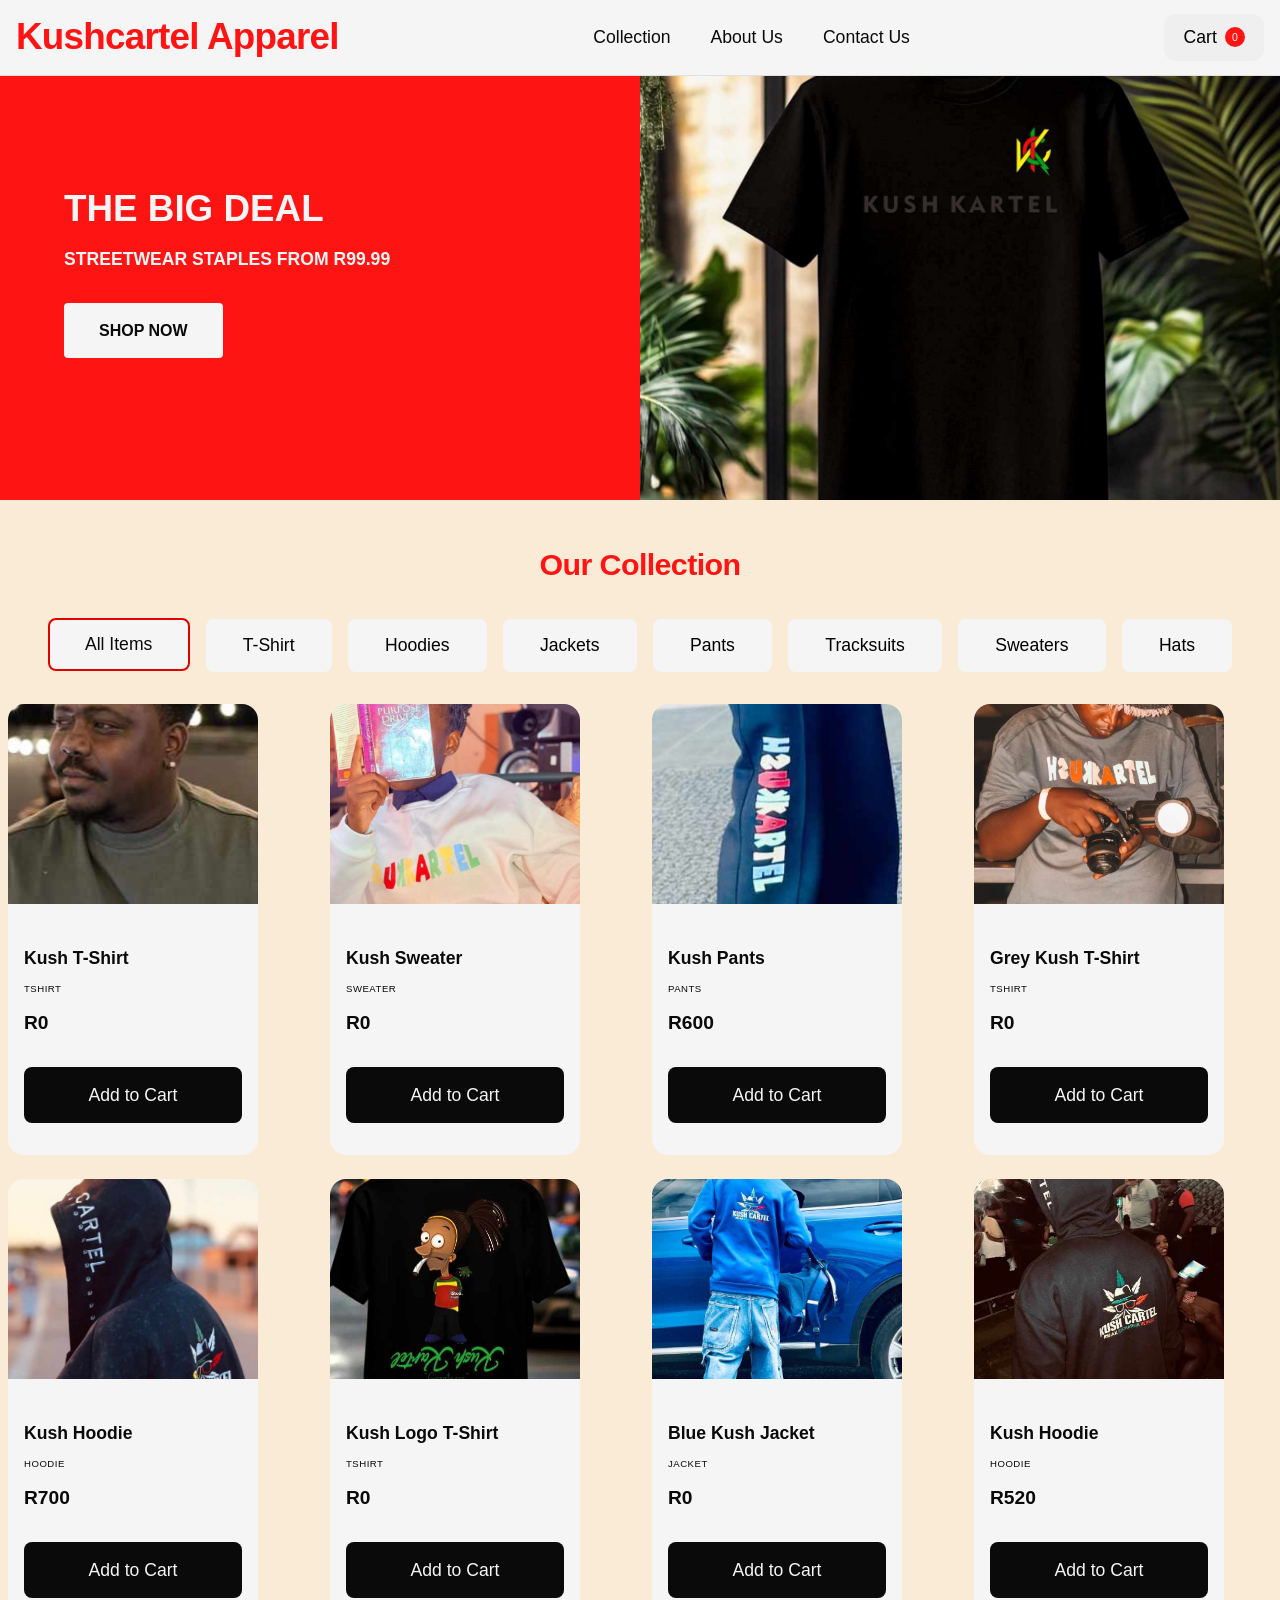
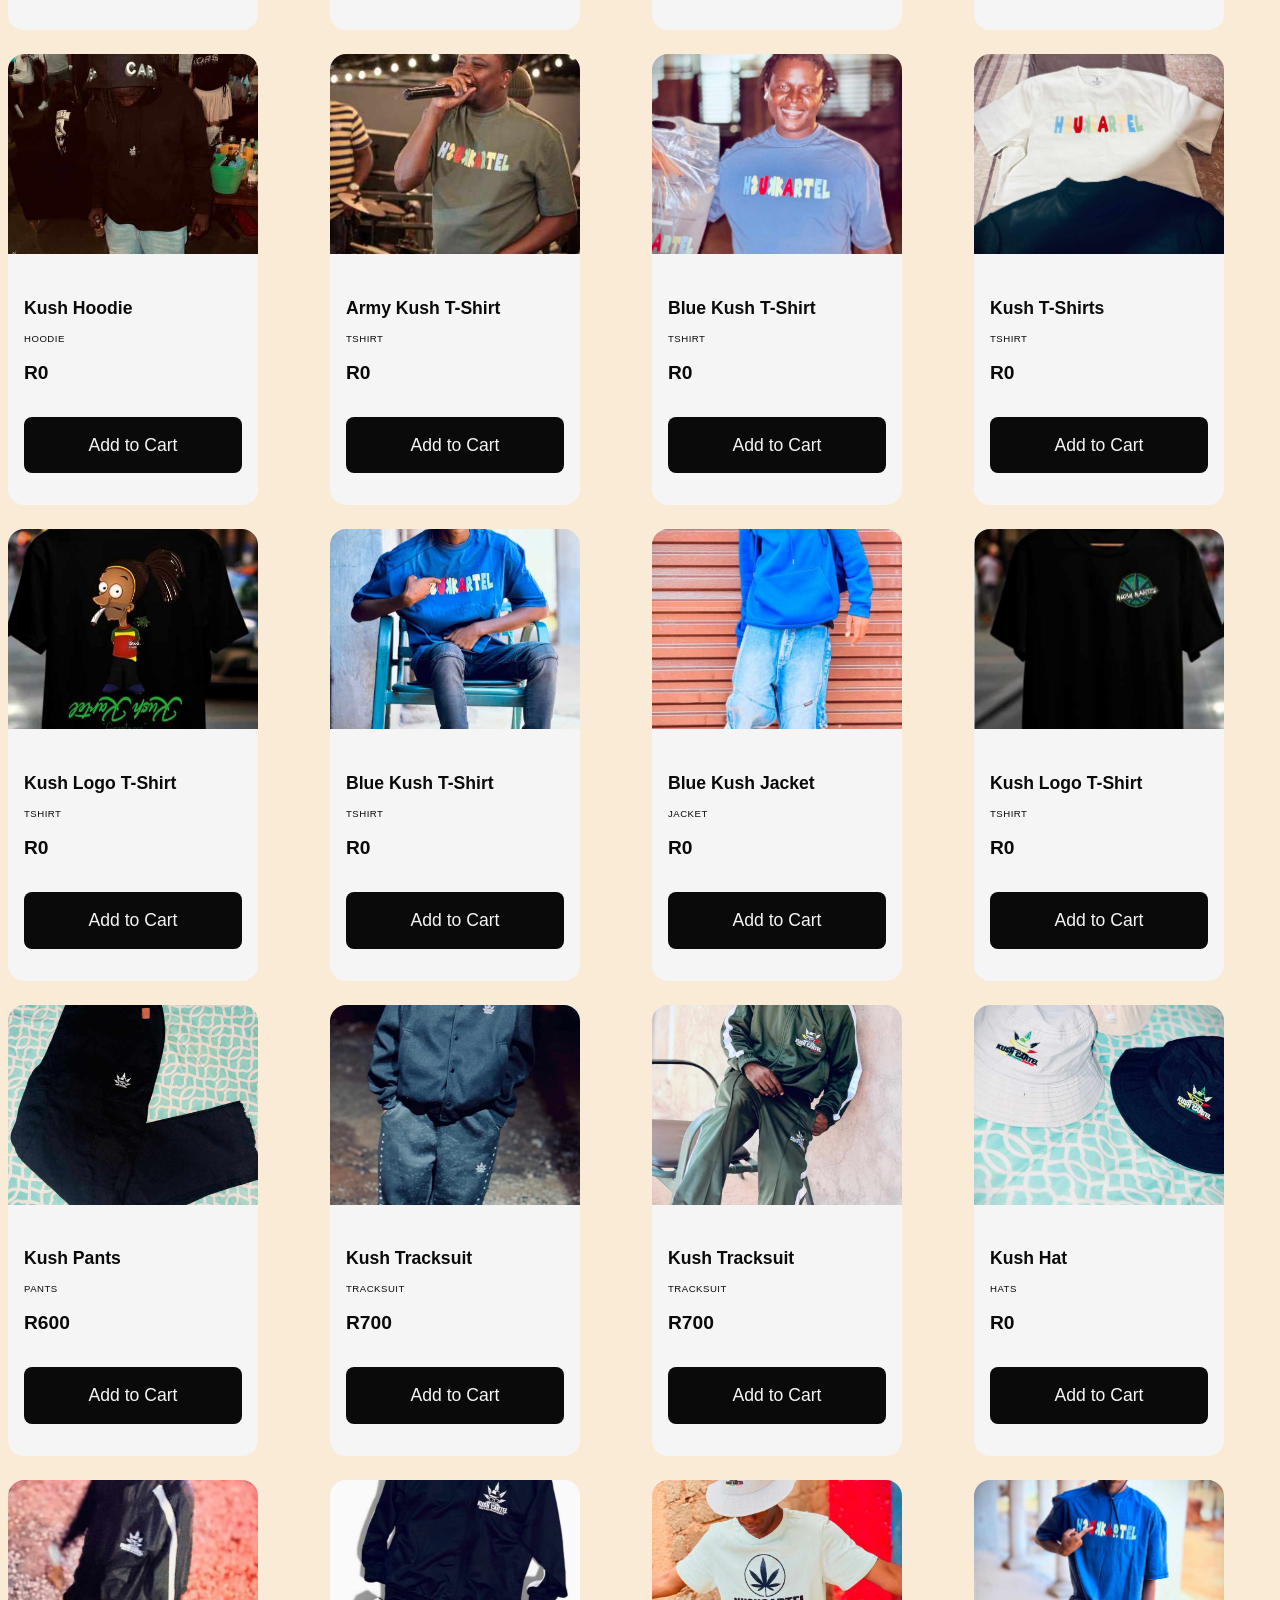
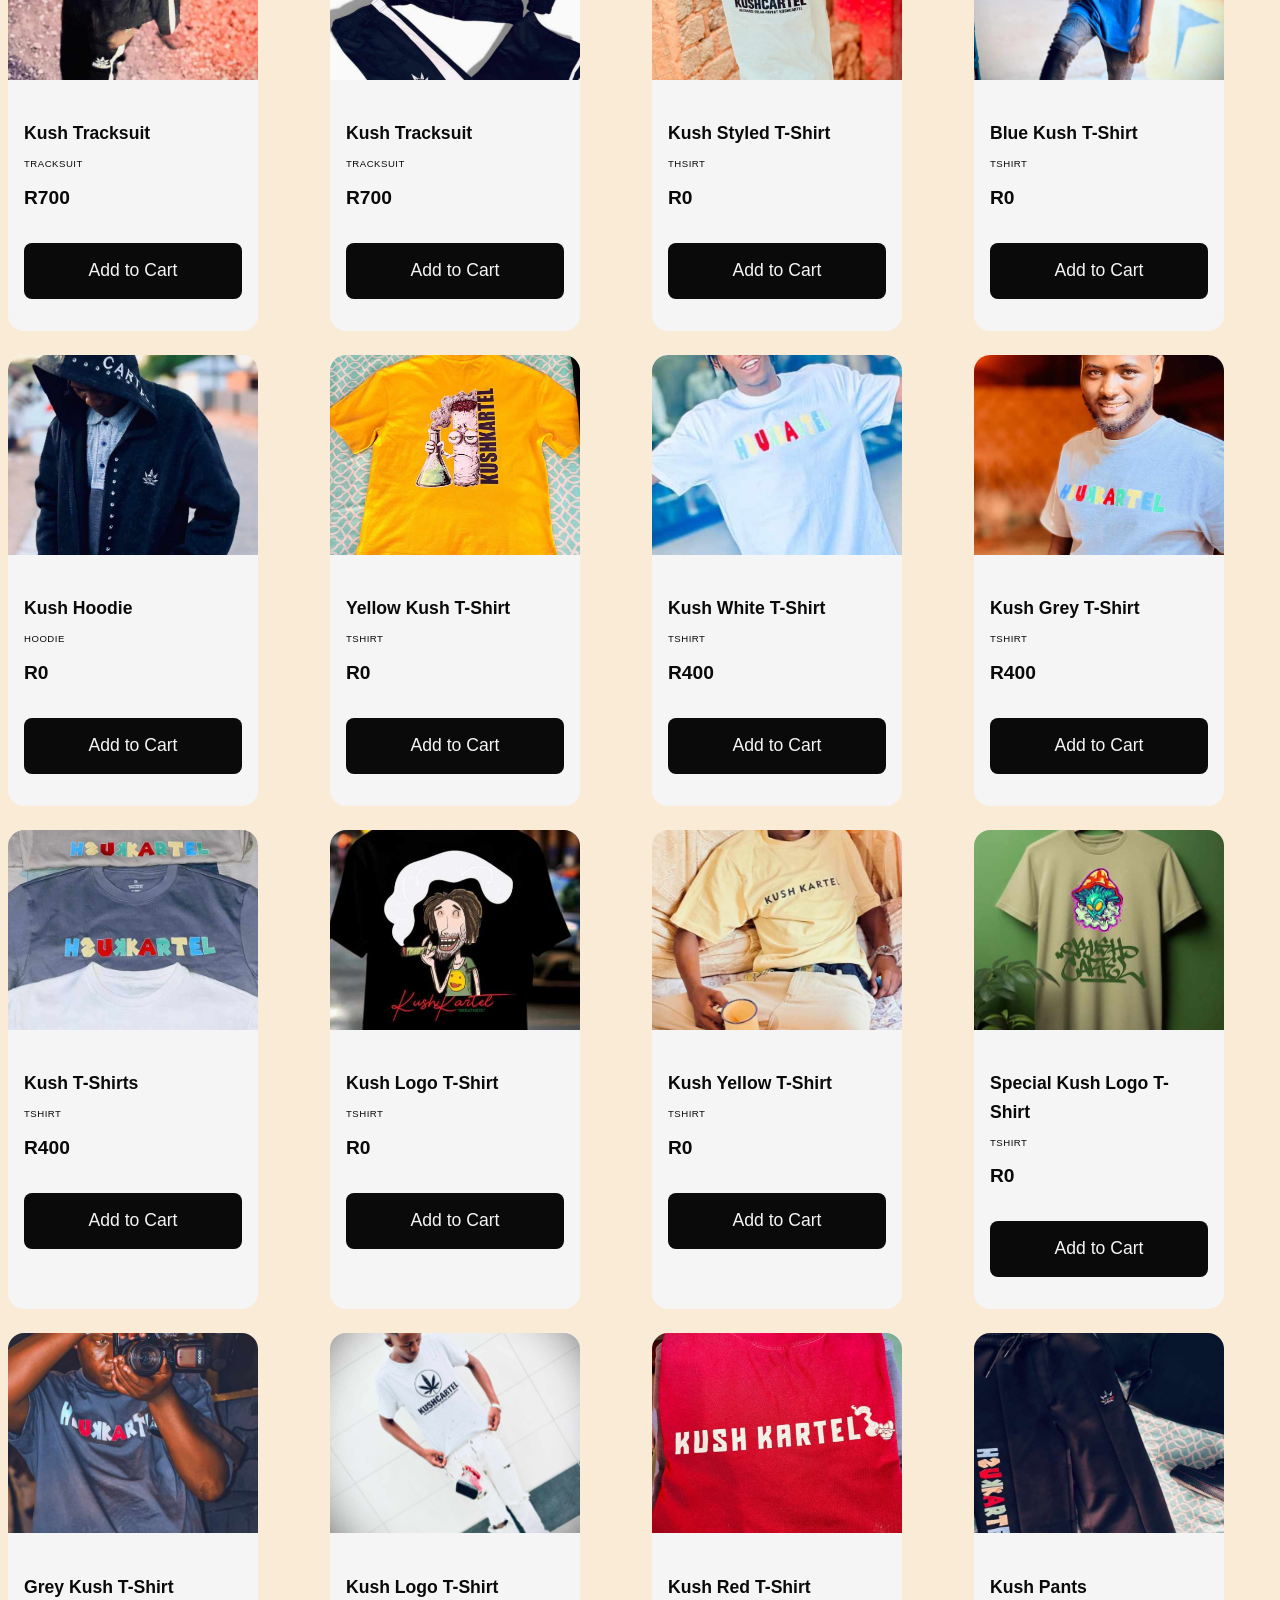
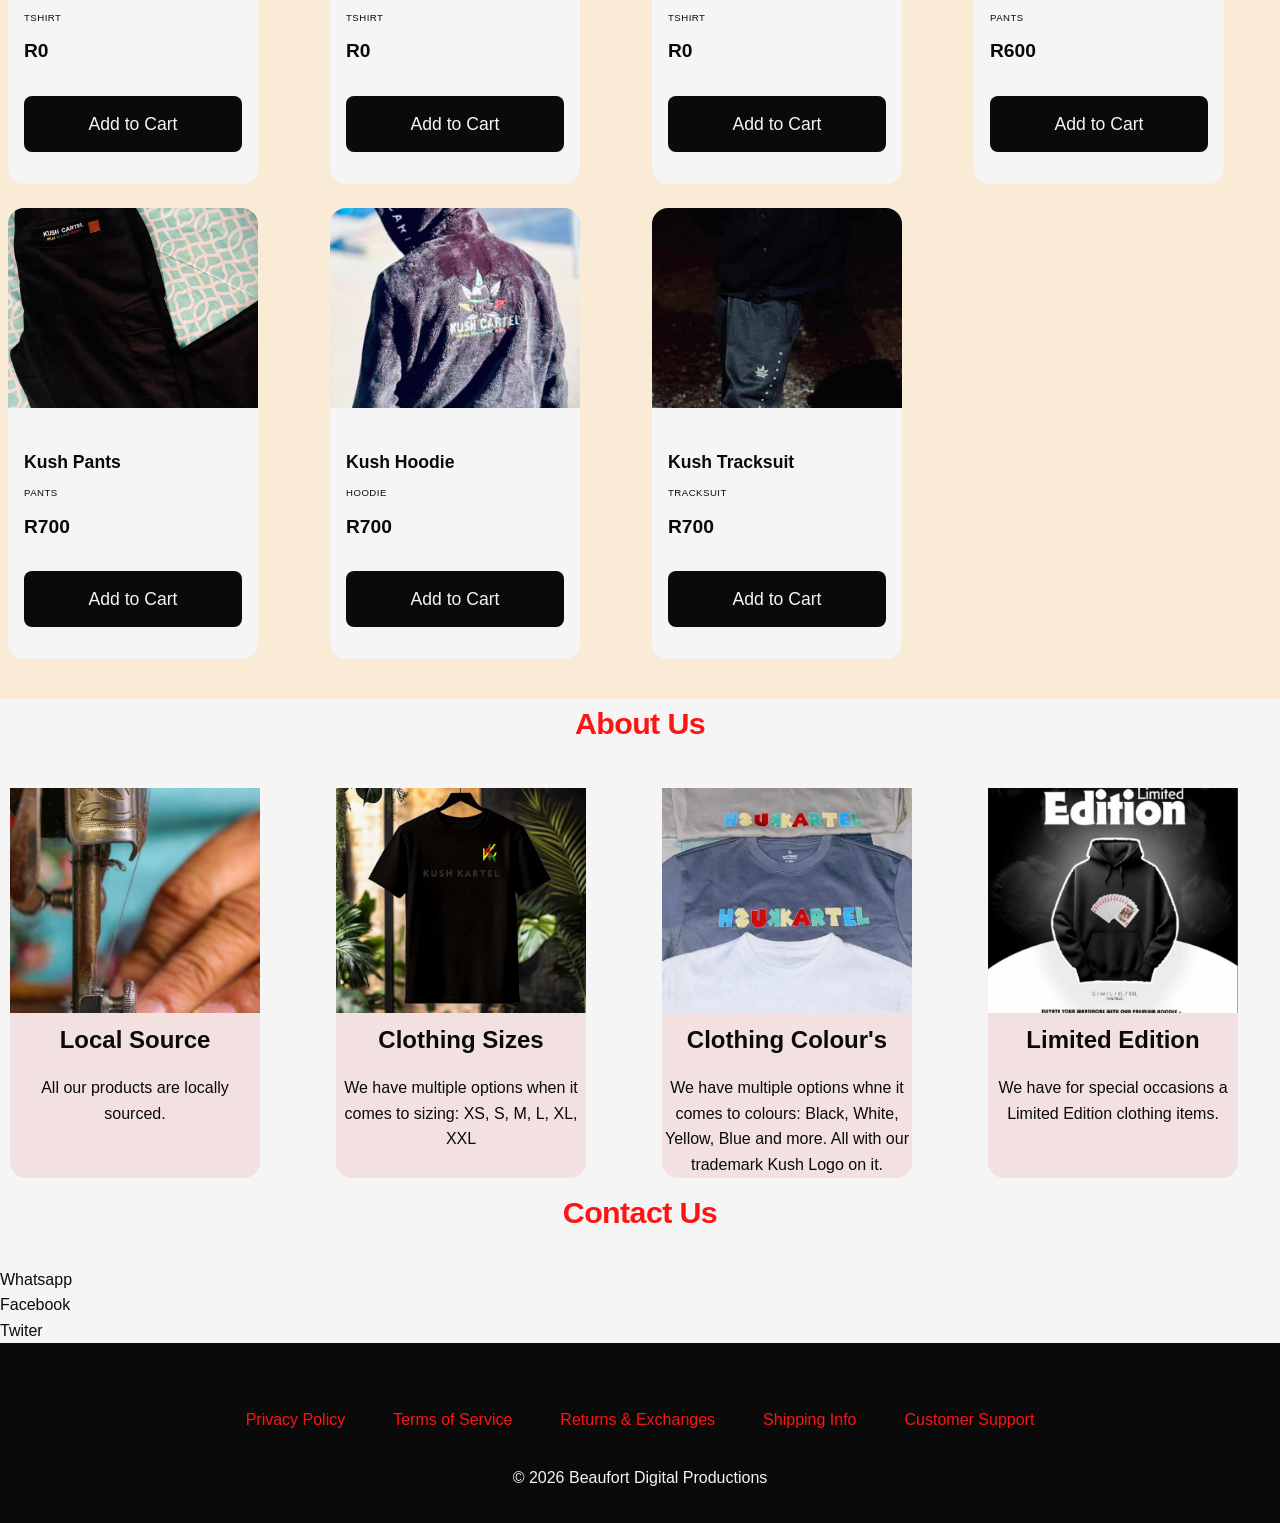
==== index.html @ 5cfb0ddf "update" ====
<!DOCTYPE html>
<html lang="en">
<head>
    <meta charset="UTF-8">
    <meta name="viewport" content="width=device-width, initial-scale=1.0">
    <title>Kushcartel Apparel</title>
    <link rel="stylesheet"  href="/Kushcartel-Apparel.css">
</head>
<body>
    <!-- Header -->
    <header class="header">
        <nav class="nav">
            <div class="logo">Kushcartel Apparel</div>
            <ul class="nav-links">
                <li><a href="#products">Collection</a></li>
                <li><a href="#about">About Us</a></li>
                <li><a href="#contact">Contact Us</a></li>
            </ul>
            <div class="nav-actions">
                <button class="cart-btn" onclick="toggleCart()">Cart
                    <span class="cart-count" id="cartCount">0</span>
                </button>
            </div>
        </nav>
    </header>

    <!-- Hero Section -->
    <section class="hero">
        <div class="hero-text">
            <h1>THE BIG DEAL</h1>
            <p>Streetwear staples from R99.99</p>
            <a href="#products" class="btn-white">SHOP NOW</a>
        </div>
        <div class="hero-img"></div>
    </section>

    <!-- Products Section -->
    <section class="products" id="products">
        <h2 class="section-title">Our Collection</h2>

        <div class="filters">
            <button class="filter-btn active" onclick="filterProducts('all')">All Items</button>
            <button class="filter-btn" onclick="filterProducts('tshirt')">T-Shirt</button>
            <button class="filter-btn" onclick="filterProducts('hoodie')">Hoodies</button>
            <button class="filter-btn" onclick="filterProducts('jacket')">Jackets</button>
            <button class="filter-btn" onclick="filterProducts('pants')">Pants</button>
            <button class="filter-btn" onclick="filterProducts('tracksuit')">Tracksuits</button>
            <button class="filter-btn" onclick="filterProducts('sweater')">Sweaters</button>
            <button class="filter-btn" onclick="filterProducts('hats')">Hats</button>
        </div>

        <div class="product-grid" id="productGrid">
            <!-- Products will be loaded by JavaScript -->
        </div>
    </section>

    <!-- Cart Modal -->
    <div class="cart-modal" id="cartModal">
        <div class="cart-content">
            <div class="cart-header">
                <h3>️Shopping Cart</h3>
                <button class="close-cart" onclick="toggleCart()">✕</button>
            </div>
            
            <!-- Cart Items -->
            <div id="cartItems">
                <div class="empty-cart">
                    <div class="empty-cart-icon"></div>
                    <p>Your cart is empty</p>
                </div>
            </div>
            
            <!-- Cart Total -->
            <div class="cart-total" id="cartTotal" style="display: none;">
                <div class="total-price" id="totalPrice">Total: R0.00</div>
                <button class="checkout-btn" onclick="showCheckout()">Proceed to Checkout</button>
            </div>

            <!-- Checkout Form -->
            <div class="checkout-form" id="checkoutForm">
                <button class="back-to-cart" onclick="hideCheckout()">← Back to Cart</button>
                
                <form onsubmit="processOrder(event)">
                    <div class="form-section">
                        <h4>Shipping Information</h4>
                        <div class="form-group">
                            <label for="fullName">Full Name</label>
                            <input type="text" id="fullName" name="fullName" required>
                        </div>
                        <div class="form-group">
                            <label for="email">Email</label>
                            <input type="email" id="email" name="email" required>
                        </div>
                        <div class="form-group">
                            <label for="phone">Phone Number</label>
                            <input type="tel" id="phone" name="phone" required>
                        </div>
                        <div class="form-group">
                            <label for="address">Street Address</label>
                            <input type="text" id="address" name="address" required>
                        </div>
                        <div class="form-row">
                            <div class="form-group">
                                <label for="city">City</label>
                                <input type="text" id="city" name="city" required>
                            </div>
                            <div class="form-group">
                                <label for="zipCode">ZIP Code</label>
                                <input type="text" id="zipCode" name="zipCode" required>
                            </div>
                        </div>
                        <div class="form-group">
                            <label for="country">Country</label>
                            <select id="country" name="country" required>
                                <option value="">Select Country</option>
                                <option value="US">United States</option>
                                <option value="CA">Canada</option>
                                <option value="UK">United Kingdom</option>
                                <option value="AU">Australia</option>
                                <option value="DE">Germany</option>
                                <option value="FR">France</option>
                                <option value="IT">Italy</option>
                                <option value="ES">Spain</option>
                                <option value="NL">Netherlands</option>
                                <option value="JP">Japan</option>
                            </select>
                        </div>
                    </div>

                    <div class="form-section">
                        <h4>Payment Information</h4>
                        <div class="payment-methods">
                            <div class="payment-method active" onclick="selectPayment('credit')">Credit Card</div>
                            <div class="payment-method" onclick="selectPayment('paypal')">PayPal</div>
                            <div class="payment-method" onclick="selectPayment('apple')">Apple Pay</div>
                        </div>
                        <div id="creditCardForm">
                            <div class="form-group">
                                <label for="cardNumber">Card Number</label>
                                <input type="text" id="cardNumber" name="cardNumber" placeholder="1234 5678 9012 3456" required>
                            </div>
                            <div class="form-row">
                                <div class="form-group">
                                    <label for="expiryDate">Expiry Date</label>
                                    <input type="text" id="expiryDate" name="expiryDate" placeholder="MM/YY" required>
                                </div>
                                <div class="form-group">
                                    <label for="cvv">CVV</label>
                                    <input type="text" id="cvv" name="cvv" placeholder="123" required>
                                </div>
                            </div>
                            <div class="form-group">
                                <label for="cardName">Name on Card</label>
                                <input type="text" id="cardName" name="cardName" required>
                            </div>
                        </div>
                    </div>

                    <div class="total-price" id="checkoutTotal">Total: $0.00</div>
                    <button type="submit" class="place-order-btn">Place Order</button>
                </form>
            </div>
        </div>
    </div>
    
    <section class="section-grid">
        
        <!--About Section-->
            <section class="about" id="about">
                <h2 class="section-title">About Us</h2>
                <article class="about-grid">
                    <div class="about-card">
                        <img src="/Kush Images/Kush 25.jpg" alt="Local Source" class="about-img">
                        <h2 class="card-title">Local Source</h2>
                        <p class="card-text">All our products are <span class="logo-red">locally sourced</span>.</p>
                    </div>
                    <div class="about-card">
                        <img src="/Kush Images/Kush 17.jpg" alt="" class="about-img">
                        <h2 class="card-title">Clothing Sizes</h2>
                        <p class="card-text">We have multiple options when it comes to sizing: <span class="logo-red">XS, S, M, L, XL, XXL</span></p>
                    </div>
                    <div class="about-card">
                        <img src="/Kush Images/Kush 29.jpg" alt="" class="about-img">
                        <h2 class="card-title">Clothing Colour's</h2>
                        <p class="card-text">We have multiple options whne it comes to colours: Black, White, Yellow, Blue and more. All with our trademark <span class="logo-red">Kush Logo</span> on it.</p>
                    </div>
                    <div class="about-card">
                        <img src="/Kush Images/Kush 31.jpg" alt="" class="about-img">
                        <h2 class="card-title">Limited Edition</h2>
                        <p class="card-text">We have for special occasions a <span class="logo-red">Limited Edition</span> clothing items.</p>
                    </div>
                </article>
            </section>
            
            <!--Contact Section-->
            <section class="contact" id="contact">
                <h2 class="section-title">Contact Us</h2>
                <ul class="contact-form">
                    <li class="contact-icon">Whatsapp</li>
                    <li class="contact-icon">Facebook</li>
                    <li class="contact-icon">Twiter</li>
                </ul>
            </section>
        
    </section>

    <!-- Footer -->
    <footer class="footer">
        <div class="footer-content">
            <div class="footer-links">
                <a href="#privacy">Privacy Policy</a>
                <a href="#terms">Terms of Service</a>
                <a href="#returns">Returns & Exchanges</a>
                <a href="#shipping">Shipping Info</a>
                <a href="#support">Customer Support</a>
            </div>
            <p>&copy; 2026 Beaufort Digital Productions</p>
        </div>
    </footer>

    <script src="/Kushcartel-Appereal.js" defer></script>
</body>
</html>
---- Kushcartel-Apparel.css ----
:root {
    --main-color: rgba(255, 20, 20, 1);
    --main-color-alt: rgba(255, 80, 80, 1);
    --second-color: rgba(225, 0, 0, 1);
    --second-color-alt: rgba(225, 50, 50, 1);
    --black: rgba(10, 10, 10, 1);
    --white: whitesmoke;
    --button-color: rgba(255, 200, 200, 1);
    --grey-light: #A4A4A4
    --grey-dark: rgba(75, 75, 75, 1);
    
    --main-text: 1.1em;
    --sub-text: 0.6em;
    --h1-text: 2.3em;
    --h2-text: 1.9em;
    --h3-text: 1.2em;
    
    --heavy-font: 700;
    --mild-font: 500;
    --light-font: 300;
    
    --main-font: 'Inter', sans-serif;
    --sub-font: 'Archivo Black', sans-serif;
}

 * {
            margin: 0;
            padding: 0;
            box-sizing: border-box;
        }

        body {
            font-family: var(--main-font);
            line-height: 1.6;
            color: var(--black);
            background: var(--white);
        }

        /* Header */
        .header {
            position: fixed;
            top: 0;
            width: 100%;
            background: var(--white);
            backdrop-filter: blur(20px);
            z-index: 1000;
            border-bottom: 1px solid #e0e0e0;
        }

        .nav {
            display: flex;
            justify-content: space-between;
            align-items: center;
            padding: 0.5em 1em;
            max-width: 1400px;
            margin: 0 auto;
        }

        .logo {
            font-size: var(--h1-text);
            font-weight: var(--heavy-font);
            letter-spacing: -0.02em;
            color: var(--main-color);
        }

        .nav-links {
            display: flex;
            list-style: none;
            gap: 2.5rem;
        }

        .nav-links a {
            text-decoration: none;
            color: var(--grey-dark);
            font-weight: var(--mild-font);
            font-size: var(--main-text);
            transition: color 0.3s ease;
            position: relative;
        }

        .nav-links a:hover {
            color: var(--second-color-alt);
        }

        .nav-links a::after {
            content: '';
            position: absolute;
            bottom: -5px;
            left: 0;
            width: 0;
            height: 2px;
            background: var(--second-color);
            transition: width 0.3s ease;
        }

        .nav-links a:hover::after {
            width: 100%;
        }

        .nav-actions {
            display: flex;
            align-items: center;
            gap: 1rem;
        }

        .cart-btn {
            position: relative;
            background: --white;
            border: 2px solid var(--grey-light);
            padding: 0.8rem 1.2rem;
            border-radius: 12px;
            cursor: pointer;
            transition: all 0.3s ease;
            font-size: var(--main-text);
            display: flex;
            align-items: center;
            gap: 0.5rem;
        }

        .cart-btn:hover {
            background: var(--white);
            border-color: var(--second-color-alt);
            transform: translateY(-1px);
            box-shadow: 0 4px 12px var(--grey-dark);
        }

        .cart-count {
            background: var(--main-color);
            color: var(--white);
            border-radius: 50%;
            min-width: 20px;
            height: 20px;
            font-size: var(--sub-text);
            display: flex;
            align-items: center;
            justify-content: center;
            font-weight: var(--mild-font);
        }

        /* Hero Section */
        .hero {
            background: var(--main-color);
            display: grid;
            grid-template-columns: 1fr 1fr;
            align-items: center;
            min-height: 450px;
            color: var(--white);
            overflow: hidden;
            margin-top: 50px;
        }
        
        .hero-text {
            padding: 10%;
        }
        
        .hero-text h1 {
            font-family: var(--main-font);
            font-size: var(--h1-text);
            line-height: 0.9;
            margin-bottom: 20px;
        }
        
        .hero-text p {
            font-size: var(--main-text);
            margin-bottom: 30px;
            text-transform: uppercase;
            font-weight: var(--heavy-font);
        }
        
        .hero-img {
            height: 100%;
            background: url('/Kush Images/Kush 17.jpg') center/cover;
        }
        
        .btn-white {
            background: var(--white);
            color: var(--black);
            padding: 15px 35px;
            text-decoration: none;
            font-weight: var(--heavy-font);
            border-radius: 4px;
            display: inline-block;
            transition: transform 0.2s;
        }
        
        .btn-white:hover {
            transform: scale(1.05);
        }

        /* Products Section */
        .products {
            padding: 2.5em .5em;
            max-width: 1400px;
            margin: 0 auto;
            background: antiquewhite;
        }

        .section-title {
            text-align: center;
            margin-bottom: 1em;
        }

        h2.section-title {
            font-size: var(--h2-text);
            font-weight: var(--heavy-font);
            margin-bottom: 1em;
            letter-spacing: -0.02em;
            color: var(--main-color);
        }

        .section-title p {
            font-size: var(--main-text);
            color: var(--grey-light);
            font-weight: var(--light-font);
        }

        .filters {
            display: flex;
            justify-content: center;
            gap: 1em;
            margin-bottom: 2em;
            flex-wrap: wrap;
        }

        .filter-btn {
            background: var(--white);
            border: 2px solid var(--white);
            padding: 0.8em 2em;
            border-radius: 8px;
            cursor: pointer;
            transition: all 0.3s ease;
            font-weight: var(--mild-font);
            font-size: var(--main-text);
        }

        .filter-btn.active,
        .filter-btn:hover {
            background: var(--white);
            color: var(--black);
            border-color: var(--second-color);
            transform: translateY(-1px);
        }

        .product-grid {
            display: grid;
            grid-template-columns: repeat(auto-fit, minmax(250px, 1fr));
            gap: 1.5em;
        }

        .product-card {
            background: var(--white);
            border-radius: 16px;
            overflow: hidden;
            transition: all 0.4s ease;
            cursor: pointer;
            border: 1px solid var(--grey-light);
            max-width: 250px;
        }

        .product-card:hover {
            transform: translateY(-4px);
            box-shadow: 0 20px 40px var(--grey-light);
        }

        .product-image {
            width: 100%;
            height: 200px;
            object-fit: cover;
        }

        .product-info {
            padding: 2em 1em;
        }

        .product-title {
            font-size: var(--main-text);
            font-weight: var(--heavy-font);
            margin-bottom: 0.5em;
            color: var(--black);
        }

        .product-category {
            color: var(--grey-light);
            font-size: var(--sub-text);
            margin-bottom: 1.2em;
            text-transform: uppercase;
            letter-spacing: 0.5px;
            font-weight: var(--mild-font);
        }

        .product-price {
            font-size: var(--h3-text);
            font-weight: var(--heavy-font);
            color: var(--black);
            margin-bottom: 1.5em;
        }

        .add-to-cart {
            width: 100%;
            background: var(--black);
            color: var(--white);
            border: none;
            padding: 1em;
            border-radius: 8px;
            font-weight: var(--mild-font);
            cursor: pointer;
            transition: all 0.3s ease;
            font-size: var(--main-text);
        }

        .add-to-cart:hover {
            background: var(--grey-dark);
            transform: translateY(-1px);
        }

        /* Cart Modal */
        .cart-modal {
            position: fixed;
            top: 0;
            left: 0;
            width: 100%;
            height: 100%;
            background: rgba(0,0,0,0.6);
            z-index: 200;
            display: none;
            backdrop-filter: blur(10px);
        }

        .cart-content {
            position: absolute;
            right: 0;
            top: 0;
            height: 100%;
            width: 450px;
            background: var(--white);
            padding: 2em;
            overflow-y: auto;
            transform: translateX(100%);
            transition: transform 0.4s ease;
        }

        .cart-modal.active .cart-content {
            transform: translateX(0);
        }

        .cart-header {
            display: flex;
            justify-content: space-between;
            align-items: center;
            margin-bottom: 2em;
            border-bottom: 2px solid var(--white);
            padding-bottom: 1em;
        }

        .cart-header h3 {
            font-size: var(--h3-text);
            font-weight: var(--heqvy-font);
            color: var(--black);
        }

        .close-cart {
            background: var(--white);
            border: none;
            width: 40px;
            height: 40px;
            border-radius: 50%;
            font-size: var(--main-text);
            cursor: pointer;
            transition: background 0.3s ease;
        }

        .close-cart:hover {
            background: var(--second-color-alt);
        }

        .cart-item {
            display: flex;
            gap: 1em;
            margin-bottom: 1.5em;
            padding-bottom: 1.5em;
            border-bottom: 1px solid var(--white);
        }

        .cart-item-image {
            width: 80px;
            height: 80px;
            object-fit: cover;
            border-radius: 8px;
        }

        .cart-item-info {
            flex: 1;
        }

        .cart-item-title {
            font-weight: var(--mild-font);
            margin-bottom: 0.5em;
            color: var(--black);
        }

        .cart-item-price {
            color: var(--black);
            font-weight: var(--heavy-font);
            font-size: var(--h3-text);
        }

        .quantity-controls {
            display: flex;
            align-items: center;
            gap: 0.8em;
            margin-top: 0.8em;
        }

        .quantity-btn {
            background: var(--white);
            border: 1px solid var(--grey-light);
            width: 32px;
            height: 32px;
            border-radius: 6px;
            cursor: pointer;
            display: flex;
            align-items: center;
            justify-content: center;
            font-weight: var(--mild-font);
            transition: all 0.3s ease;
        }

        .quantity-btn:hover {
            background: var(--second-color-alt);
        }

        .quantity {
            font-weight: var(--mild-font);
            min-width: 20px;
            text-align: center;
        }

        .cart-total {
            margin-top: 2em;
            padding-top: 2em;
            border-top: 2px solid var(--white);
        }

        .total-price {
            font-size: var(--h3-text);
            font-weight: var(--heavy-font);
            margin-bottom: 1.5em;
            color: var(--black);
        }

        .checkout-btn {
            width: 100%;
            background: var(--second-color);
            color: var(--white);
            border: none;
            padding: 1.2em;
            border-radius: 8px;
            font-size: var(--main-text);
            font-weight: var(--mild-font);
            cursor: pointer;
            transition: all 0.3s ease;
        }

        .checkout-btn:hover {
            background: var(--second-color-alt);
            transform: translateY(-1px);
        }

        .empty-cart {
            text-align: center;
            padding: 3em 1em;
            color: var(--grey-light);
        }

        .empty-cart-icon {
            font-size: var(--h3-text);
            margin-bottom: 1em;
        }

        /* Checkout Form */
        .checkout-form {
            display: none;
            padding: 2em 0;
            border-top: 2px solid var(--white);
            margin-top: 2em;
        }

        .checkout-form.active {
            display: block;
        }

        .form-section {
            margin-bottom: 2em;
        }

        .form-section h4 {
            font-size: var(--main-text);
            font-weight: var(--mild-font);
            margin-bottom: 1em;
            color: var(--black);
        }

        .form-group {
            margin-bottom: 1em;
        }

        .form-group label {
            display: block;
            margin-bottom: 0.5em;
            font-weight: var(--mild-font);
            color: var(--grey-dark);
        }

        .form-group input,
        .form-group select {
            width: 100%;
            padding: 0.8rem;
            border: 2px solid --white;
            border-radius: 6px;
            font-size: var(--main-text);
            transition: border-color 0.3s ease;
        }

        .form-group input:focus,
        .form-group select:focus {
            outline: none;
            border-color: var(--second-color);
        }

        .form-row {
            display: grid;
            grid-template-columns: 1fr 1fr;
            gap: 1em;
        }

        .payment-methods {
            display: flex;
            gap: 0.5em;
            margin-bottom: 1em;
        }

        .payment-method {
            padding: 0.5rem 1rem;
            border: 2px solid var(--white);
            border-radius: 6px;
            cursor: pointer;
            transition: all 0.3s ease;
            font-size: var(--sub-text);
        }

        .payment-method.active {
            border-color: var(--second-color);
            background: var(--white);
        }

        .place-order-btn {
            width: 100%;
            background: var(--main-color-alt);
            color: var(--white);
            border: none;
            padding: 1.2em;
            border-radius: 8px;
            font-size: var(--main-text);
            font-weight: var(--mild-font);
            cursor: pointer;
            transition: all 0.3s ease;
            margin-top: 1em;
        }

        .place-order-btn:hover {
            background: var(--second-color-alt);
            transform: translateY(-1px);
        }

        .back-to-cart {
            background: var(--grey-dark);
            color: var(--white);
            border: none;
            padding: 1em;
            border-radius: 8px;
            font-weight: var(--mild-font);
            cursor: pointer;
            width: 100%;
            margin-bottom: 1em;
        }

        .back-to-cart:hover {
            background: var(--grey-dark);
        }
        
        /*Grid Section of About and Contact Section*/
        .grid-section{
            
        }
        
        /*About Section*/
        .about-grid{
            display: grid;
            grid-template-columns: 1fr 1fr 1fr 1fr;
            gap: 1.5em;
        }
        
        .about-card{
            max-width: 250px;
            background: rgba(225, 50, 50, .1);
            margin: 10px;
            border-radius: 16px;
        }
        
        .card-title, .card-text{
            text-align: center;
        }
        
        .card-title{
            position: relative;
        }
        
        .card-text{
            padding-top: 1em;
        }
        
        .about-img{
            display: reletives;
            width: 100%;
            height: 25vh;
            object-fit: cover;
            object-position: center;
        }

        /* Footer */
        .footer {
            background: var(--black);
            color: var(--white);
            padding: 4em 2em 2em;
            text-align: center;
        }

        .footer-content {
            max-width: 1400px;
            margin: 0 auto;
        }

        .footer-links {
            display: flex;
            justify-content: center;
            gap: 3em;
            margin-bottom: 2em;
            flex-wrap: wrap;
        }

        .footer-links a {
            color: var(--main-color);
            text-decoration: none;
            transition: color 0.3s ease;
            font-weight: var(--mild-font);
        }

        .footer-links a:hover {
            color: var(--white);
        }

        /* Responsive */
        @media only screen and (max-width: 768px) {
            .logo{
                font-size: 1em;
            }
            
            .nav {
                padding: 1rem;
            }

            .nav-links {
                display: none;
            }

            .hero h1 {
                font-size: 2.5rem;
            }
            
            .hero {
                background: url('/Kush Images/Kush 17.jpg') center/cover;
                display: flex;
                align-items: center;
                text-align: center;
                min-height: 450px;
                color: var(--white);
                overflow: hidden;
                margin-top: 50px;
            }
            
            .hero-img {
                display: none;
            }

            .cart-content {
                width: 100%;
            }

            .product-grid {
                grid-template-columns: 1fr 1fr;
                gap: .5em;
            }

            .form-row {
                grid-template-columns: 1fr;
            }

            .section-title h2 {
                font-size: var(--h2-text);
            }
        }
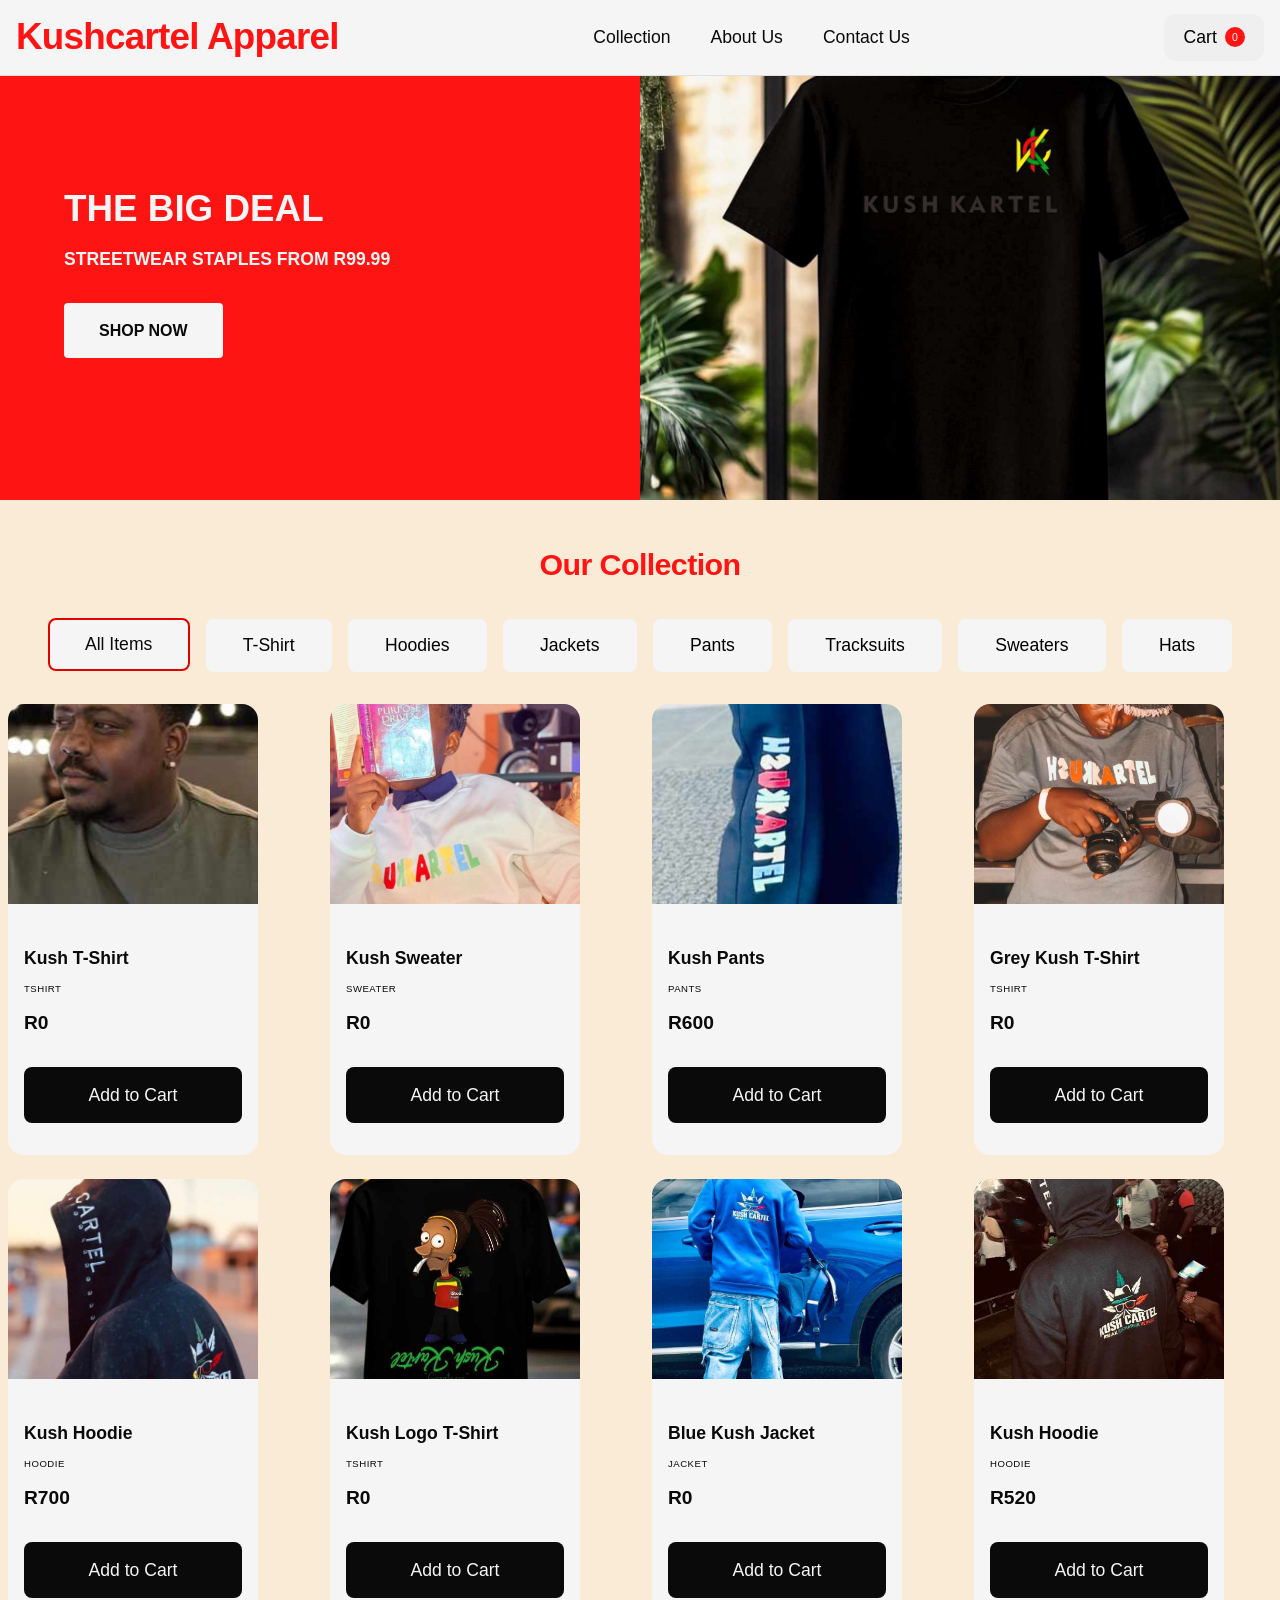
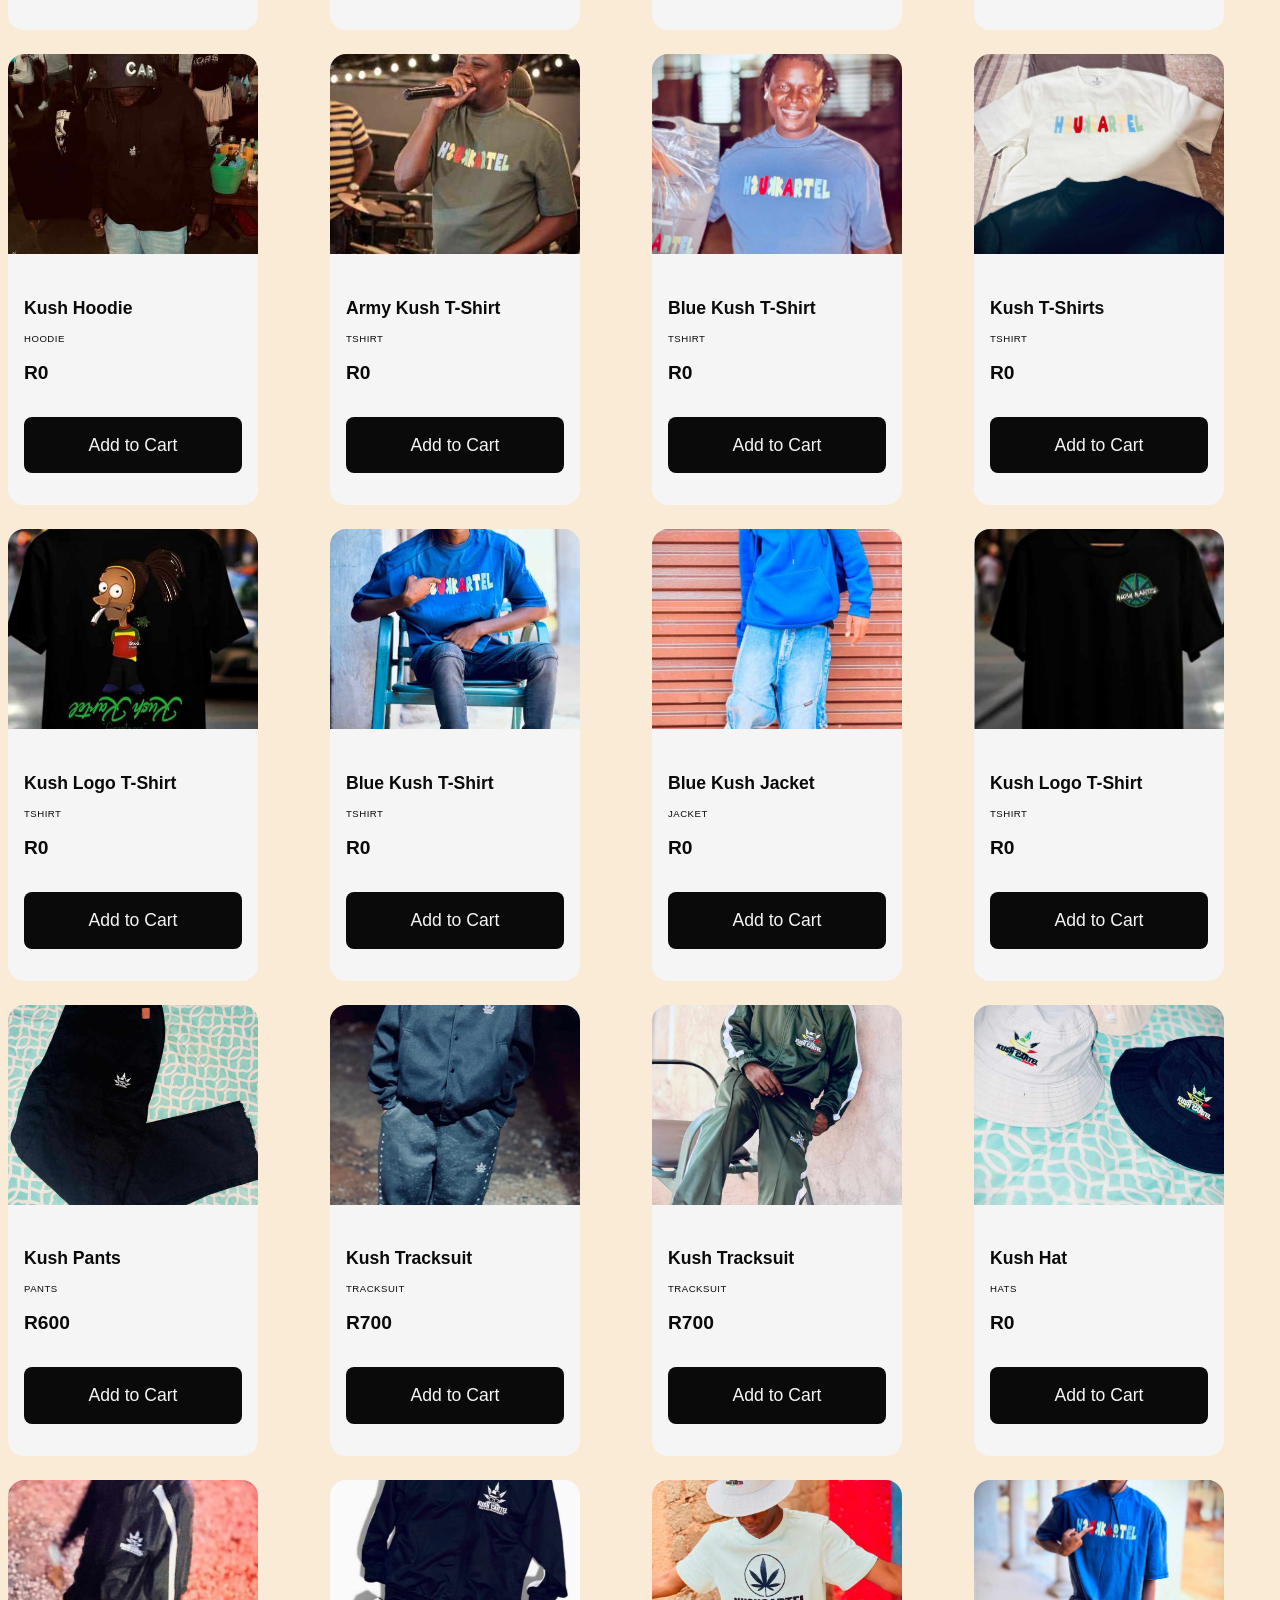
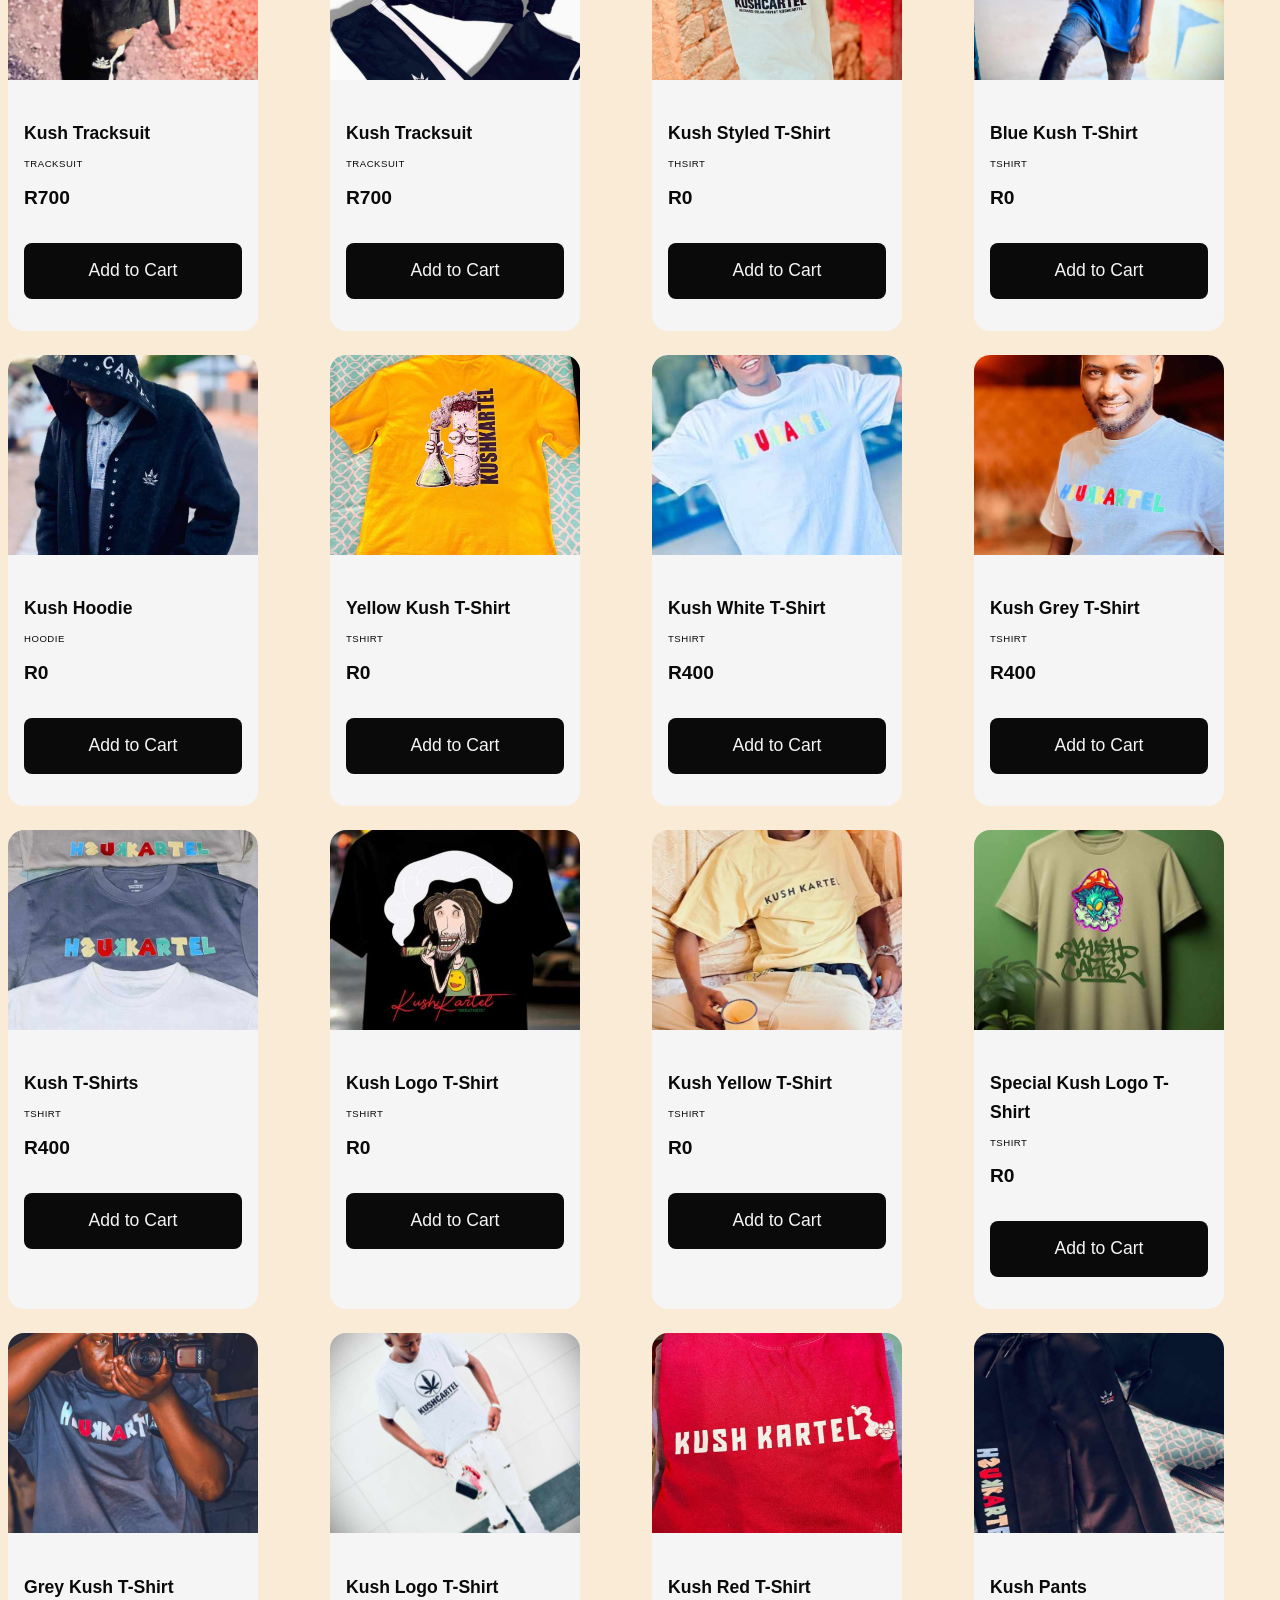
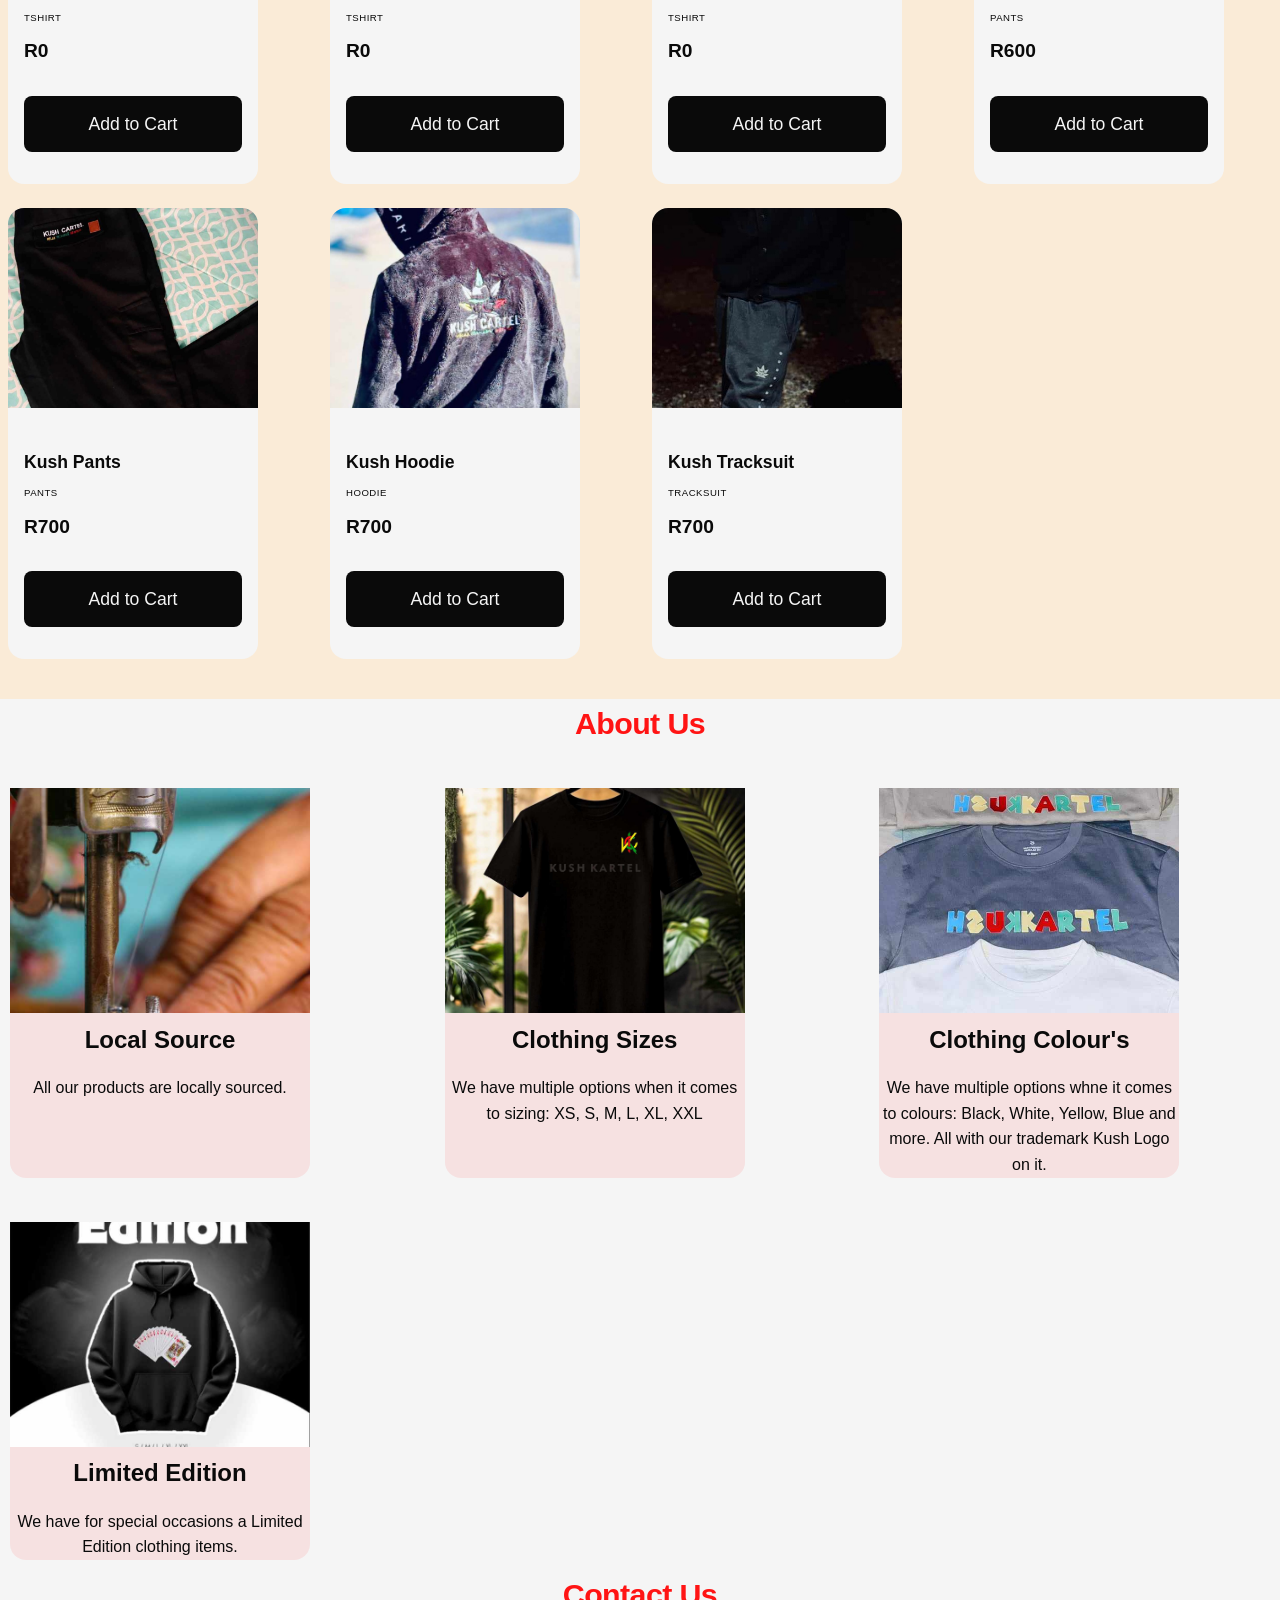
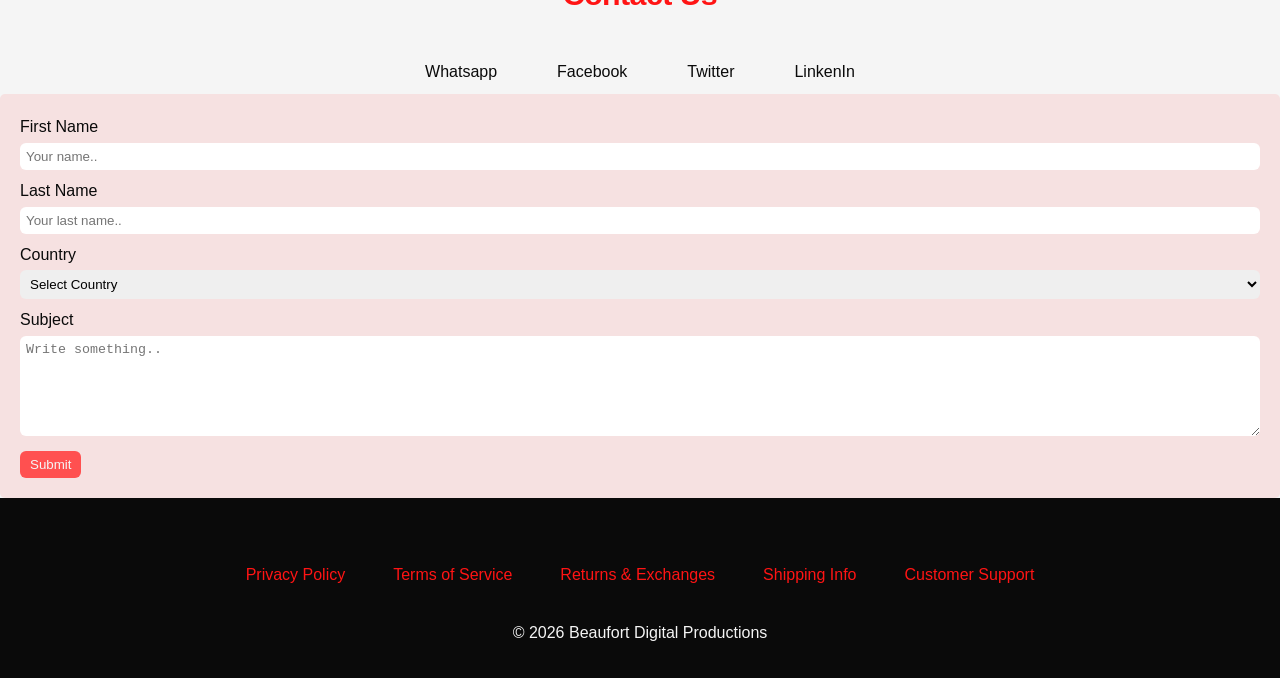
==== commit 35759de4: "update" ====
--- a/index.html
+++ b/index.html
@@ -113,16 +113,14 @@
                             <label for="country">Country</label>
                             <select id="country" name="country" required>
                                 <option value="">Select Country</option>
-                                <option value="US">United States</option>
-                                <option value="CA">Canada</option>
-                                <option value="UK">United Kingdom</option>
-                                <option value="AU">Australia</option>
-                                <option value="DE">Germany</option>
-                                <option value="FR">France</option>
-                                <option value="IT">Italy</option>
-                                <option value="ES">Spain</option>
-                                <option value="NL">Netherlands</option>
-                                <option value="JP">Japan</option>
+                                <option value="lim">Limpopo</option>
+                                <option value="mp">Mphumalanga</option>
+                                <option value="gt">Gauteng</option>
+                                <option value="nw">North-West</option>
+                                <option value="kzn">KwaZulu-Natal</option>
+                                <option value="ec">Eastern Cape</option>
+                                <option value="nc">Northern Cape</option>
+                                <option value="wc">Western Cape</option>
                             </select>
                         </div>
                     </div>
@@ -198,8 +196,38 @@
                 <ul class="contact-form">
                     <li class="contact-icon">Whatsapp</li>
                     <li class="contact-icon">Facebook</li>
-                    <li class="contact-icon">Twiter</li>
+                    <li class="contact-icon">Twitter</li>
+                    <li class="contact-icon">LinkenIn</li>
                 </ul>
+                
+                <div class="container">
+                    <form action="action_page.php">
+                        <label for="fname">First Name</label>
+                        <input type="text" id="fname" name="firstname" placeholder="Your name..">
+                        
+                        <label for="lname">Last Name</label>
+                        <input type="text" id="lname" name="lastname" placeholder="Your last name..">
+                        
+                        <label for="country">Country</label>
+                        <select id="country" name="country">
+                            <option value="#">Select Country</option>
+                            <option value="lim">Limpopo</option>
+                            <option value="mpl">Mpumalanga</option>
+                            <option value="nw">North-West</option>
+                            <option value="ga">Gauteng</option>
+                            <option value="kzn">KwaZulu-Natal</option>
+                            <option value="nc">Northern Cape</option>
+                            <option value="wc">Western Cape</option>
+                            <option value="ec">Eastern Cape</option>
+                        </select>
+                        
+                        <label for="subject">Subject</label>
+                        <textarea id="subject" name="subject" placeholder="Write something.." style="height:100px"></textarea>
+                        
+                        <input type="submit" value="Submit">
+                        
+                    </form>
+                </div>
             </section>
         
     </section>
--- a/Kushcartel-Apparel.css
+++ b/Kushcartel-Apparel.css
@@ -3,6 +3,7 @@
     --main-color-alt: rgba(255, 80, 80, 1);
     --second-color: rgba(225, 0, 0, 1);
     --second-color-alt: rgba(225, 50, 50, 1);
+    --second-color-trans: rgba(255, 50, 50, .1);
     --black: rgba(10, 10, 10, 1);
     --white: whitesmoke;
     --button-color: rgba(255, 200, 200, 1);
@@ -596,13 +597,13 @@
         /*About Section*/
         .about-grid{
             display: grid;
-            grid-template-columns: 1fr 1fr 1fr 1fr;
+            grid-template-columns: 1fr 1fr 1fr;
             gap: 1.5em;
         }
         
         .about-card{
-            max-width: 250px;
-            background: rgba(225, 50, 50, .1);
+            width: 300px;
+            background: var(--second-color-trans);
             margin: 10px;
             border-radius: 16px;
         }
@@ -625,6 +626,54 @@
             height: 25vh;
             object-fit: cover;
             object-position: center;
+        }
+        
+        /*Contact Section*/
+        .contact-form{
+            display: flex; /* Aligns items next to each other */
+            justify-content: center; /* Centers the list in the container */
+            list-style-type: none; /* Removes default bullet points */
+            padding: 0; /* Removes default indentation */
+            gap: 20px; /* Adds space between the list items */
+        }
+        
+        li.contact-icon{
+            padding: 10px 20px;
+            list-style: none;
+        }
+        
+        /* Style inputs with type="text", select elements and textareas */
+        input[type=text], select, textarea {
+          width: 100%; /* Full width */
+          padding: 6px; /* Some padding */ 
+          border: 1px solid var(--light-grey); /* Gray border */
+          border-radius: 6px; /* Rounded borders */
+          box-sizing: border-box; /* Make sure that padding and width stays in place */
+          margin-top: 3px; /* Add a top margin */
+          margin-bottom: 8px; /* Bottom margin */
+          resize: vertical /* Allow the user to vertically resize the textarea (not horizontally) */
+        }
+        
+        /* Style the submit button with a specific background color etc */
+        input[type=submit] {
+          background-color: var(--main-color-alt);
+          color: var(--white);
+          padding: 6px 10px;
+          border: none;
+          border-radius: 6px;
+          cursor: pointer;
+        }
+        
+        /* When moving the mouse over the submit button, add a darker green color */
+        input[type=submit]:hover {
+          background-color: var(--main-color);
+        }
+        
+        /* Add a background color and some padding around the form */
+        .container {
+          border-radius: 5px;
+          background-color: var(--second-color-trans);
+          padding: 20px;
         }
 
         /* Footer */
@@ -660,7 +709,7 @@
         }
 
         /* Responsive */
-        @media only screen and (max-width: 768px) {
+        @media only screen and (max-width: 480px) {
             .logo{
                 font-size: 1em;
             }
@@ -708,4 +757,17 @@
             .section-title h2 {
                 font-size: var(--h2-text);
             }
-        }+            
+            .about-grid{
+                display: grid;
+                grid-template-columns: 1fr;
+                gap: .5em;
+                align-items: center;
+                align-content: center;
+            }
+        
+            .about-card{
+                width: 95%;
+                margin: 0 10px;
+            }
+    }
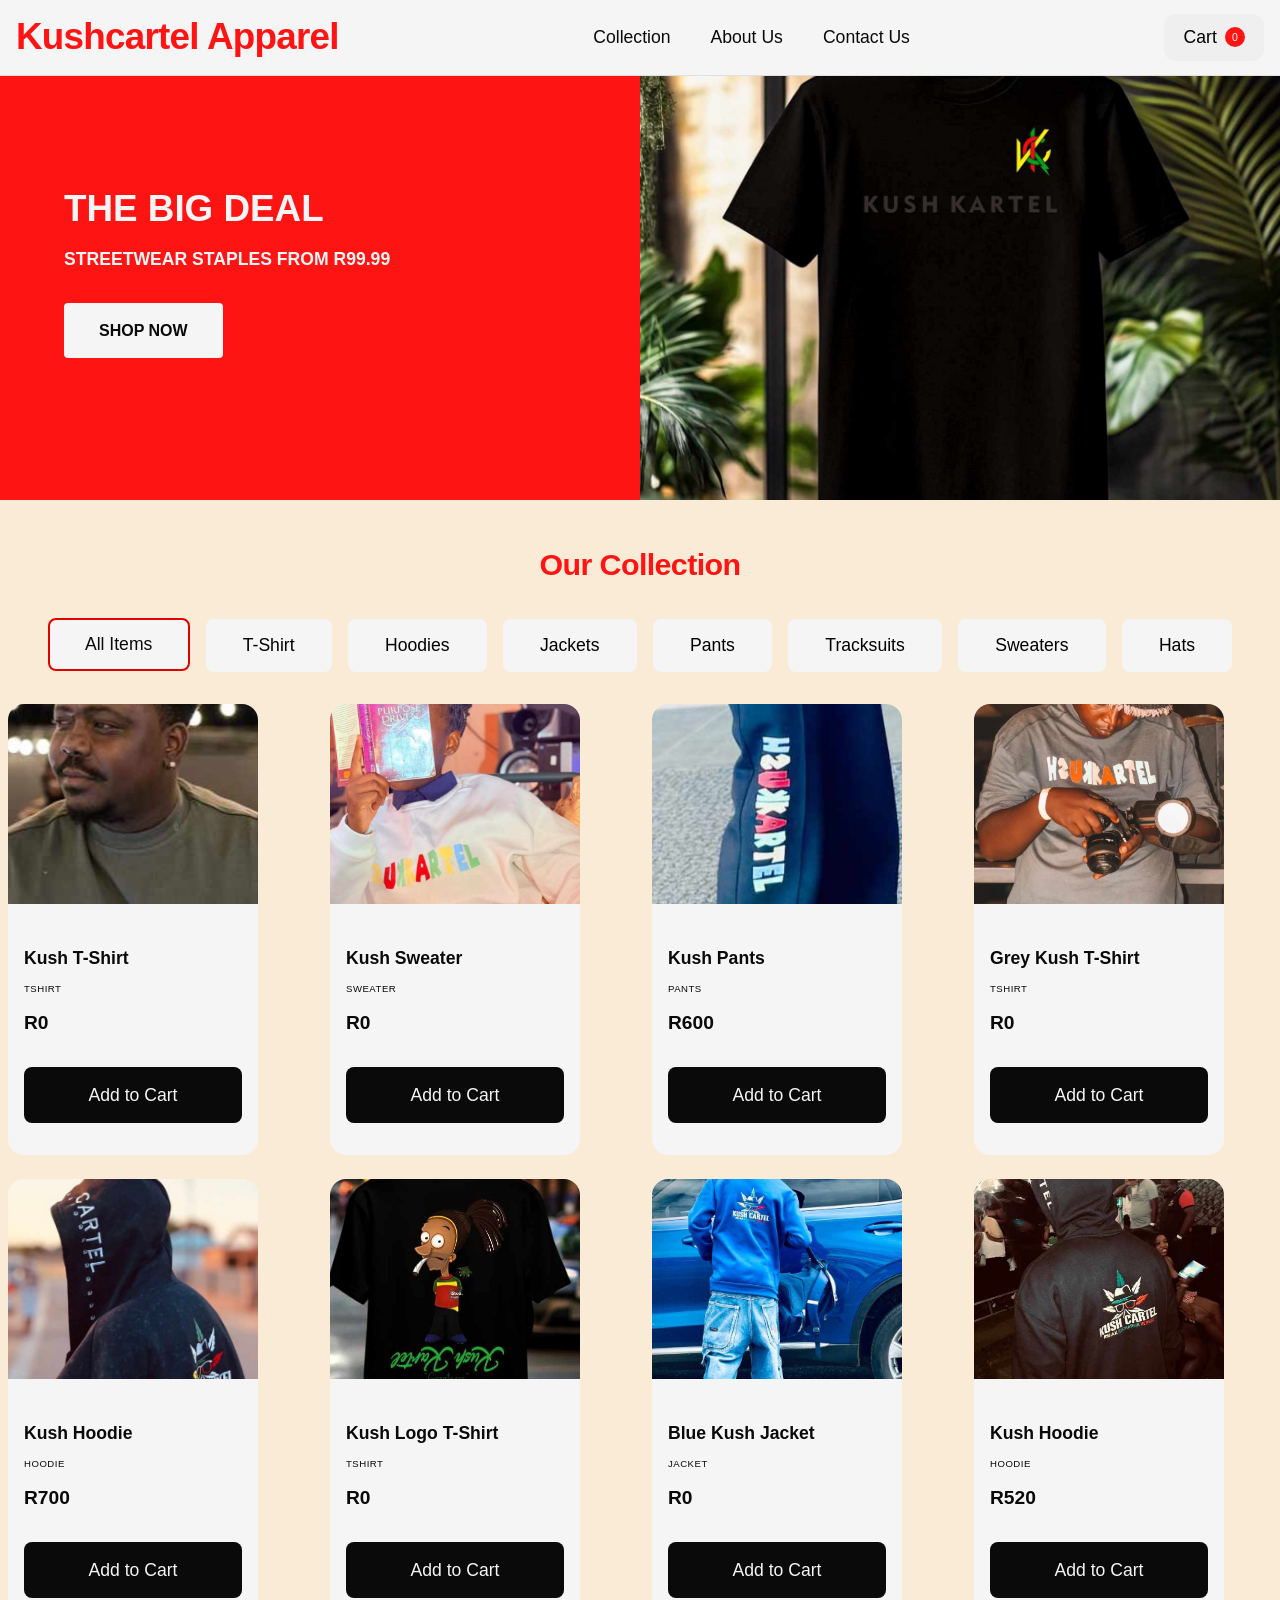
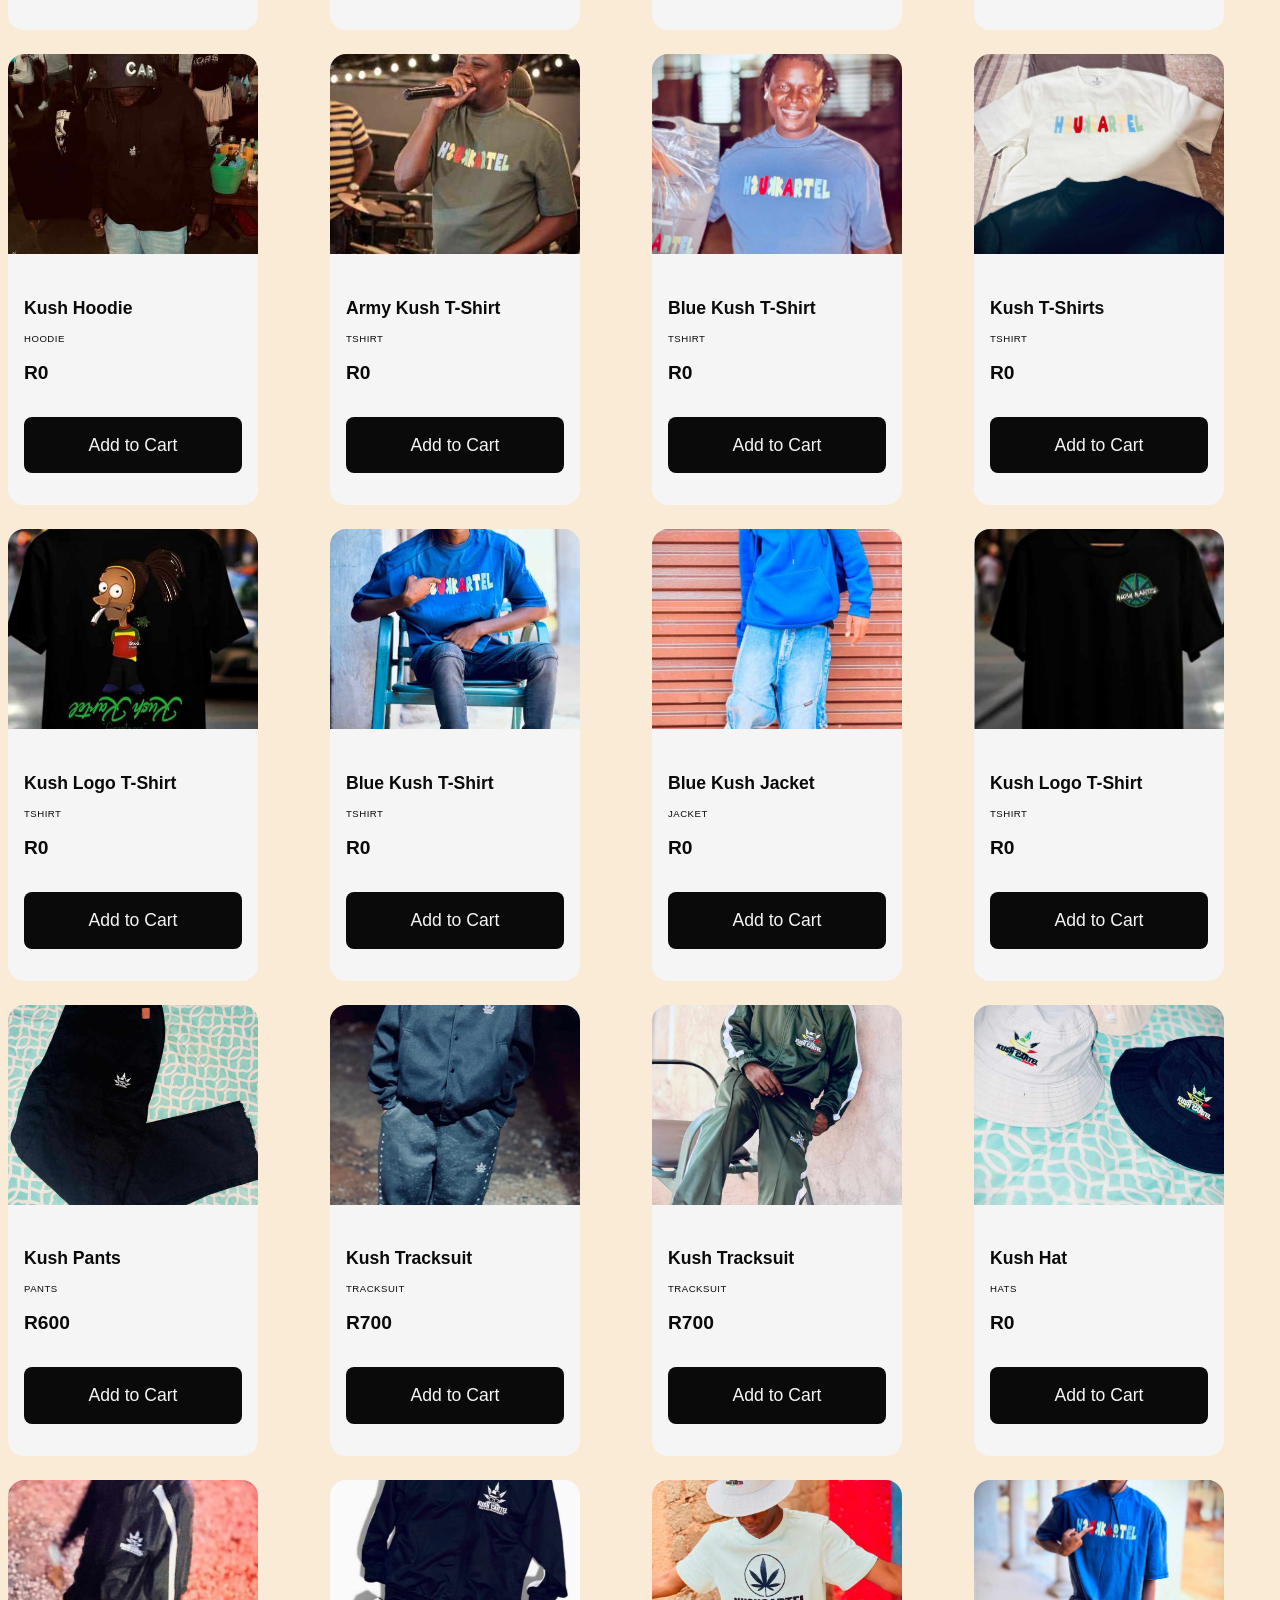
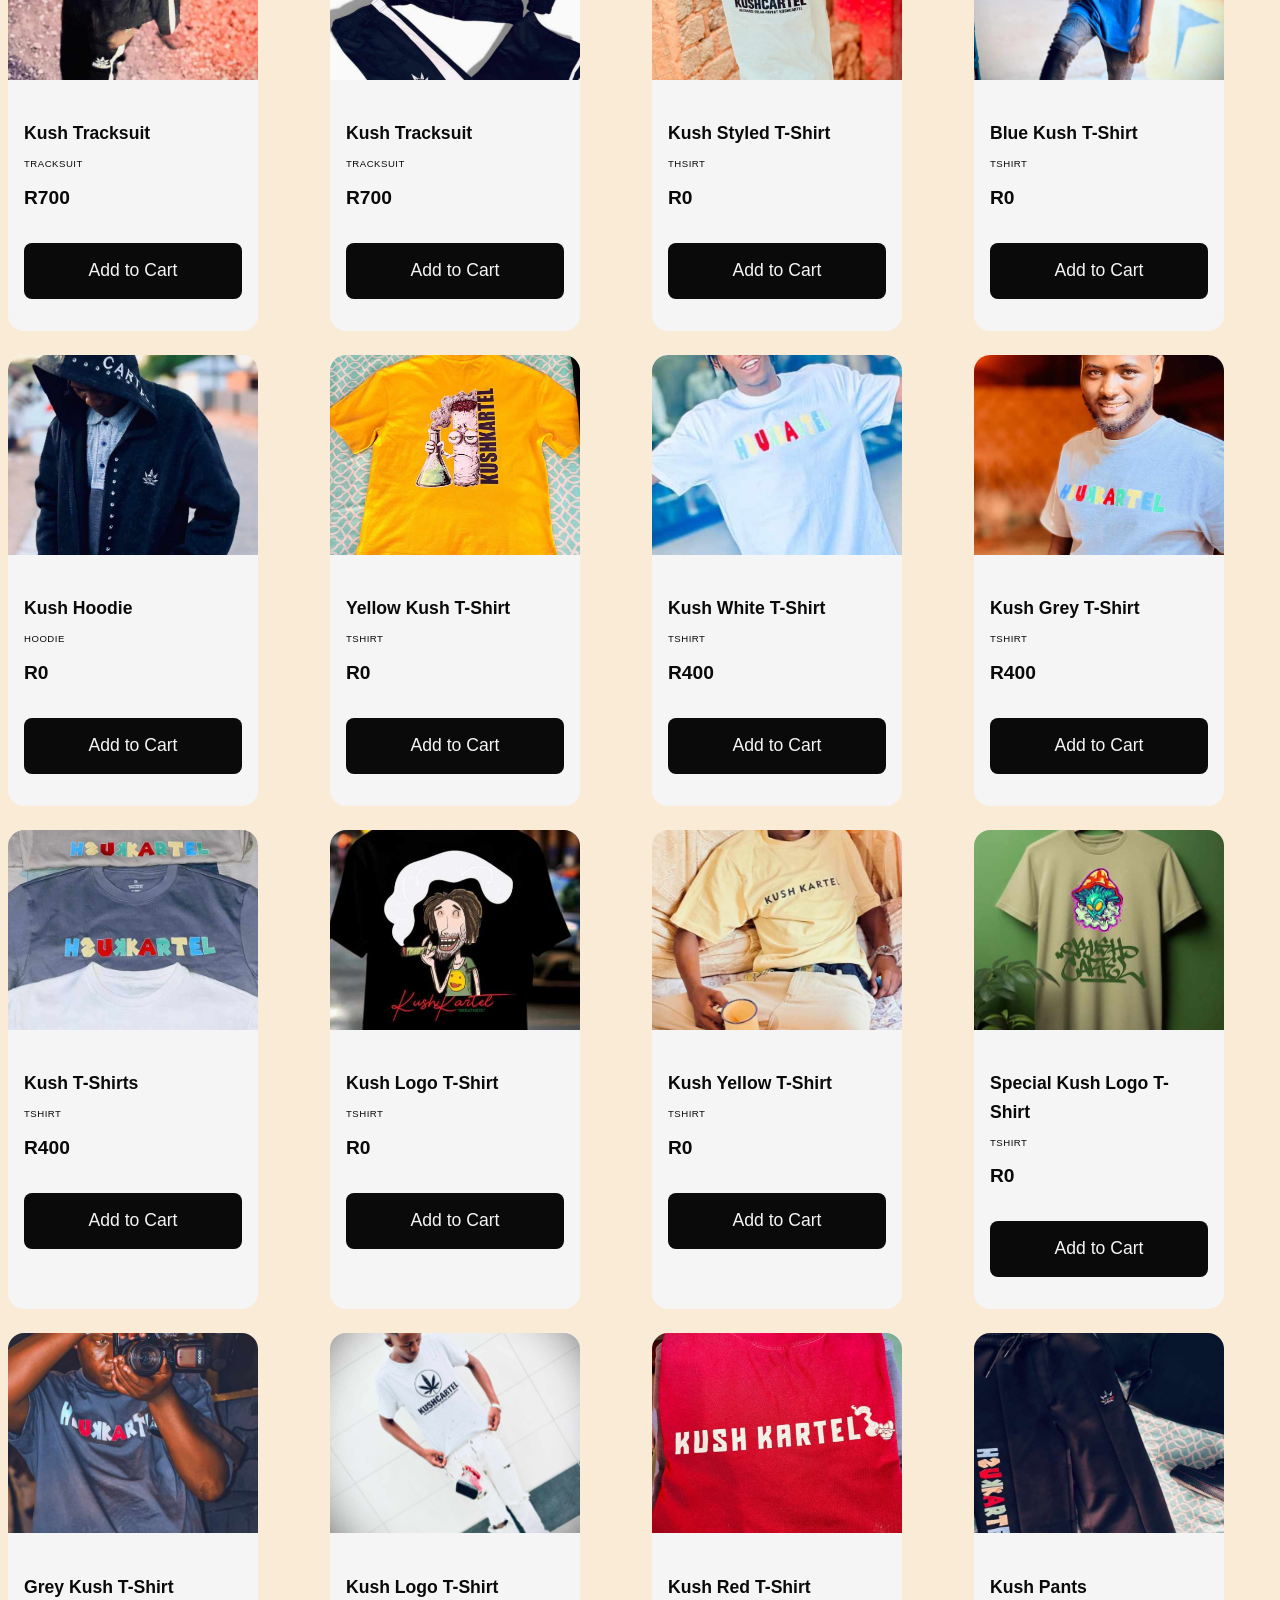
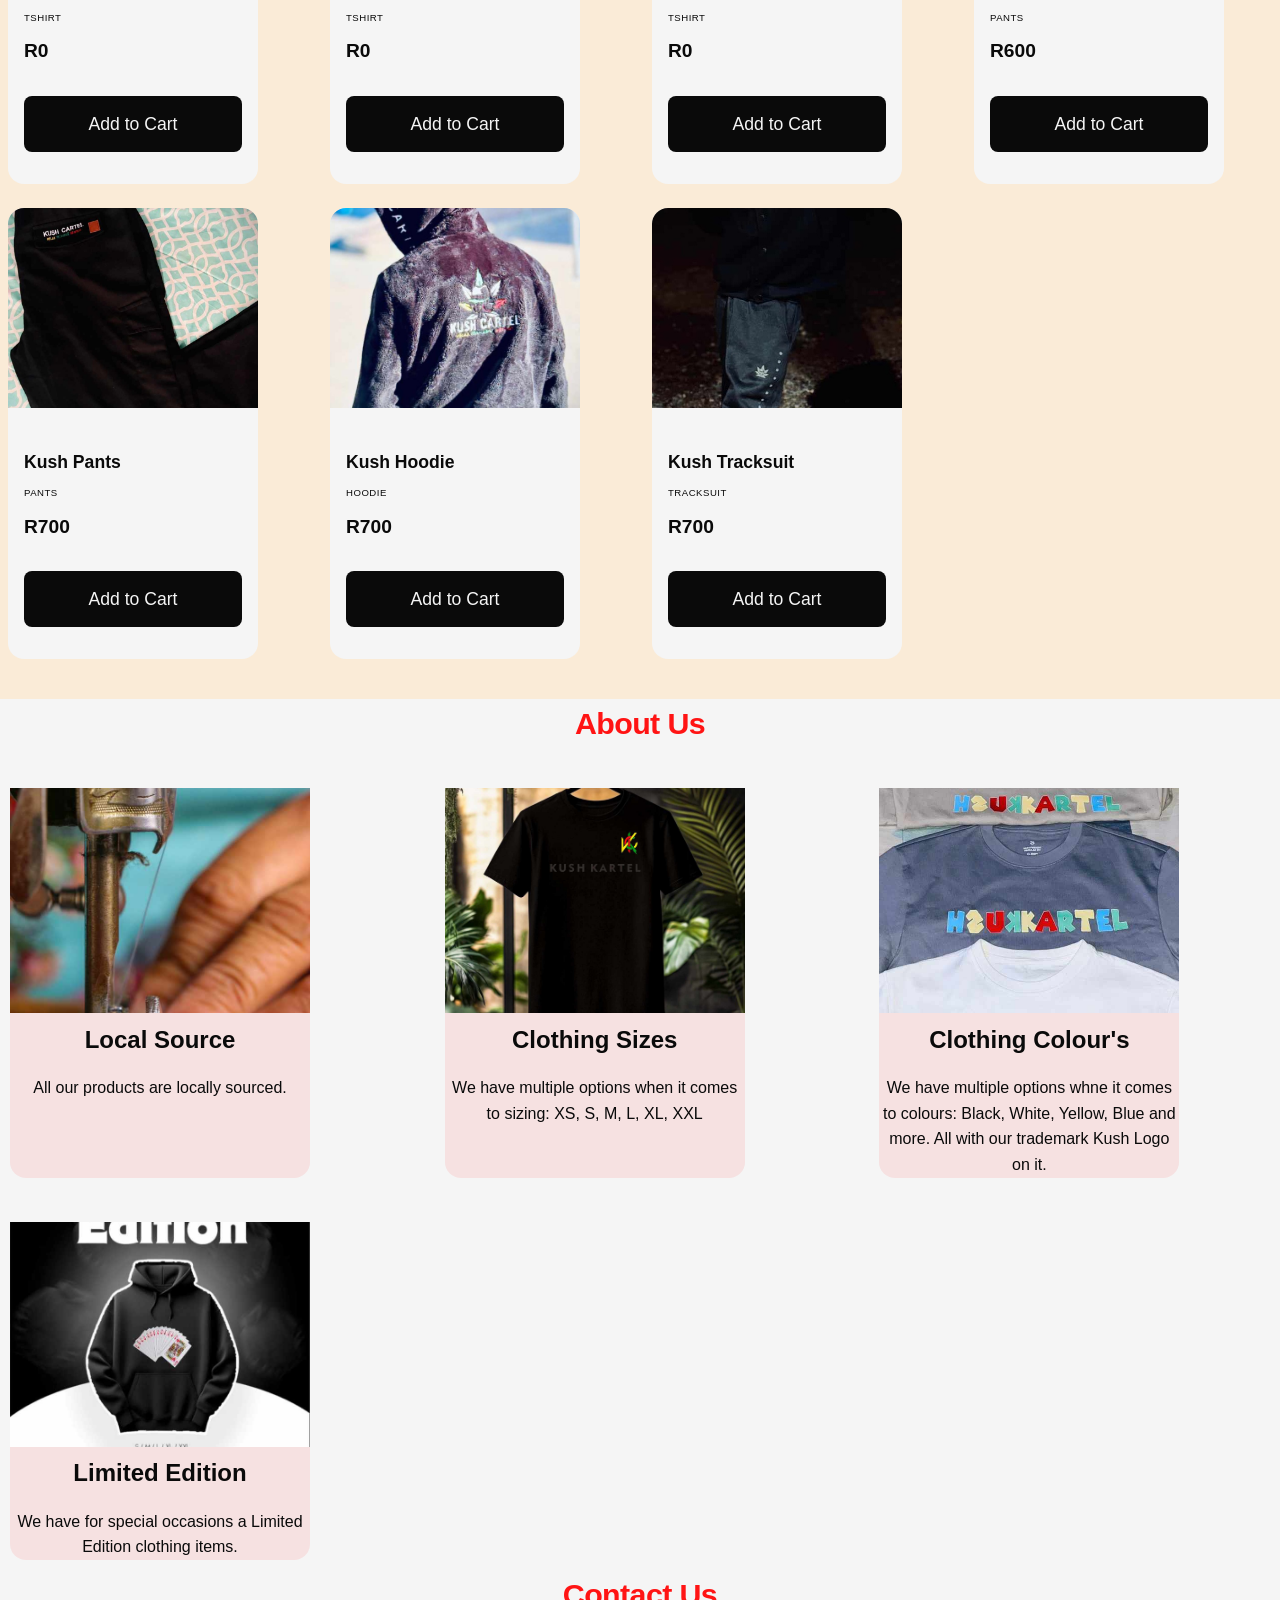
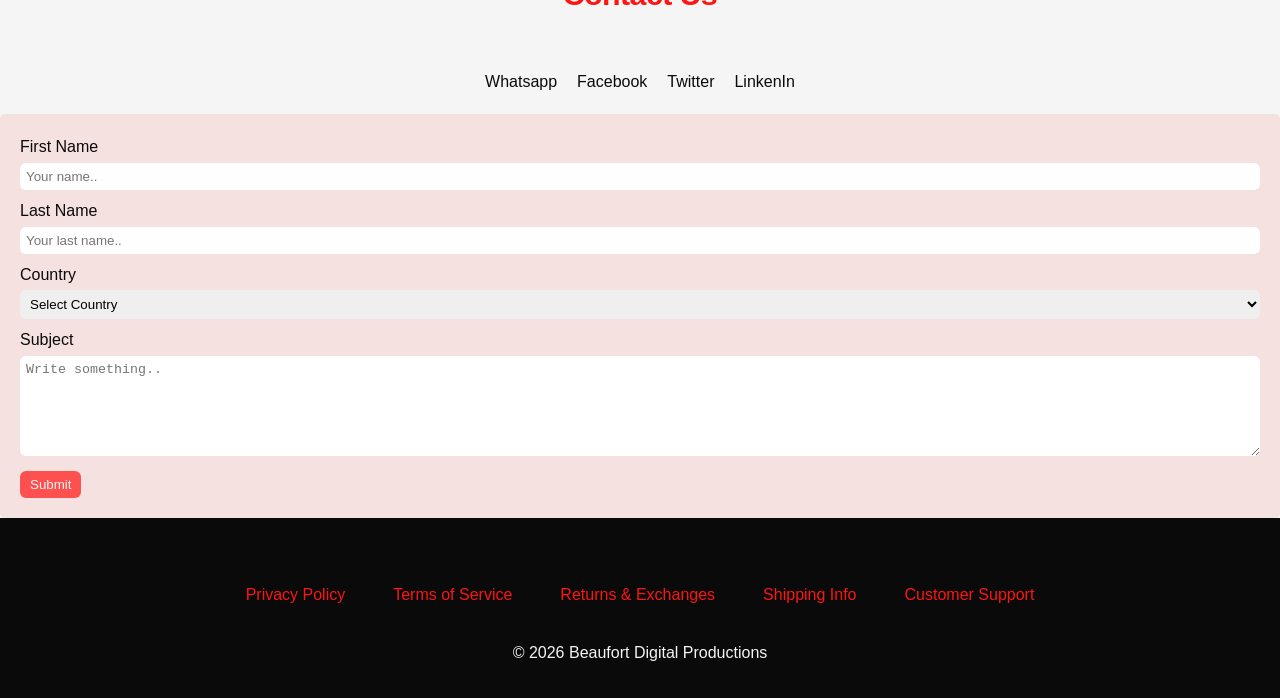
==== commit 60e3cb2a: "update" ====
--- a/index.html
+++ b/index.html
@@ -236,11 +236,11 @@
     <footer class="footer">
         <div class="footer-content">
             <div class="footer-links">
-                <a href="#privacy">Privacy Policy</a>
-                <a href="#terms">Terms of Service</a>
-                <a href="#returns">Returns & Exchanges</a>
-                <a href="#shipping">Shipping Info</a>
-                <a href="#support">Customer Support</a>
+                <a href="/footer-info.html" target="_blank">Privacy Policy</a>
+                <a href="/footer-info.html" target="_blank">Terms of Service</a>
+                <a href="/footer-info.html" target="_blank">Returns & Exchanges</a>
+                <a href="/footer-info.html" target="_blank">Shipping Info</a>
+                <a href="/footer-info.html" target="_blank">Customer Support</a>
             </div>
             <p>&copy; 2026 Beaufort Digital Productions</p>
         </div>
--- a/Kushcartel-Apparel.css
+++ b/Kushcartel-Apparel.css
@@ -638,7 +638,7 @@
         }
         
         li.contact-icon{
-            padding: 10px 20px;
+            padding: 20px 0;
             list-style: none;
         }
         
@@ -707,7 +707,30 @@
         .footer-links a:hover {
             color: var(--white);
         }
-
+        
+        /*Main INformation Site*/
+        .main-information{
+            text-align: center;
+        }
+        
+        .main-header{
+            color: var(--main-color);
+            font-family: var(--main-font);
+            font-weight: var(--heavy-font);
+            padding-bottom: 20px;
+        }
+        
+        .information-card{
+            text-align: left;
+            padding: 0 10px 10px 20px;
+        }
+        
+        .information-text{
+            background-color: lightgray;
+            padding: 10px;
+            border-radius: 8px;
+        }
+    
         /* Responsive */
         @media only screen and (max-width: 480px) {
             .logo{
@@ -770,4 +793,9 @@
                 width: 95%;
                 margin: 0 10px;
             }
+            
+            .main-information{
+                display: grid;
+                grid-template-columns: 1fr;
+            }
     }
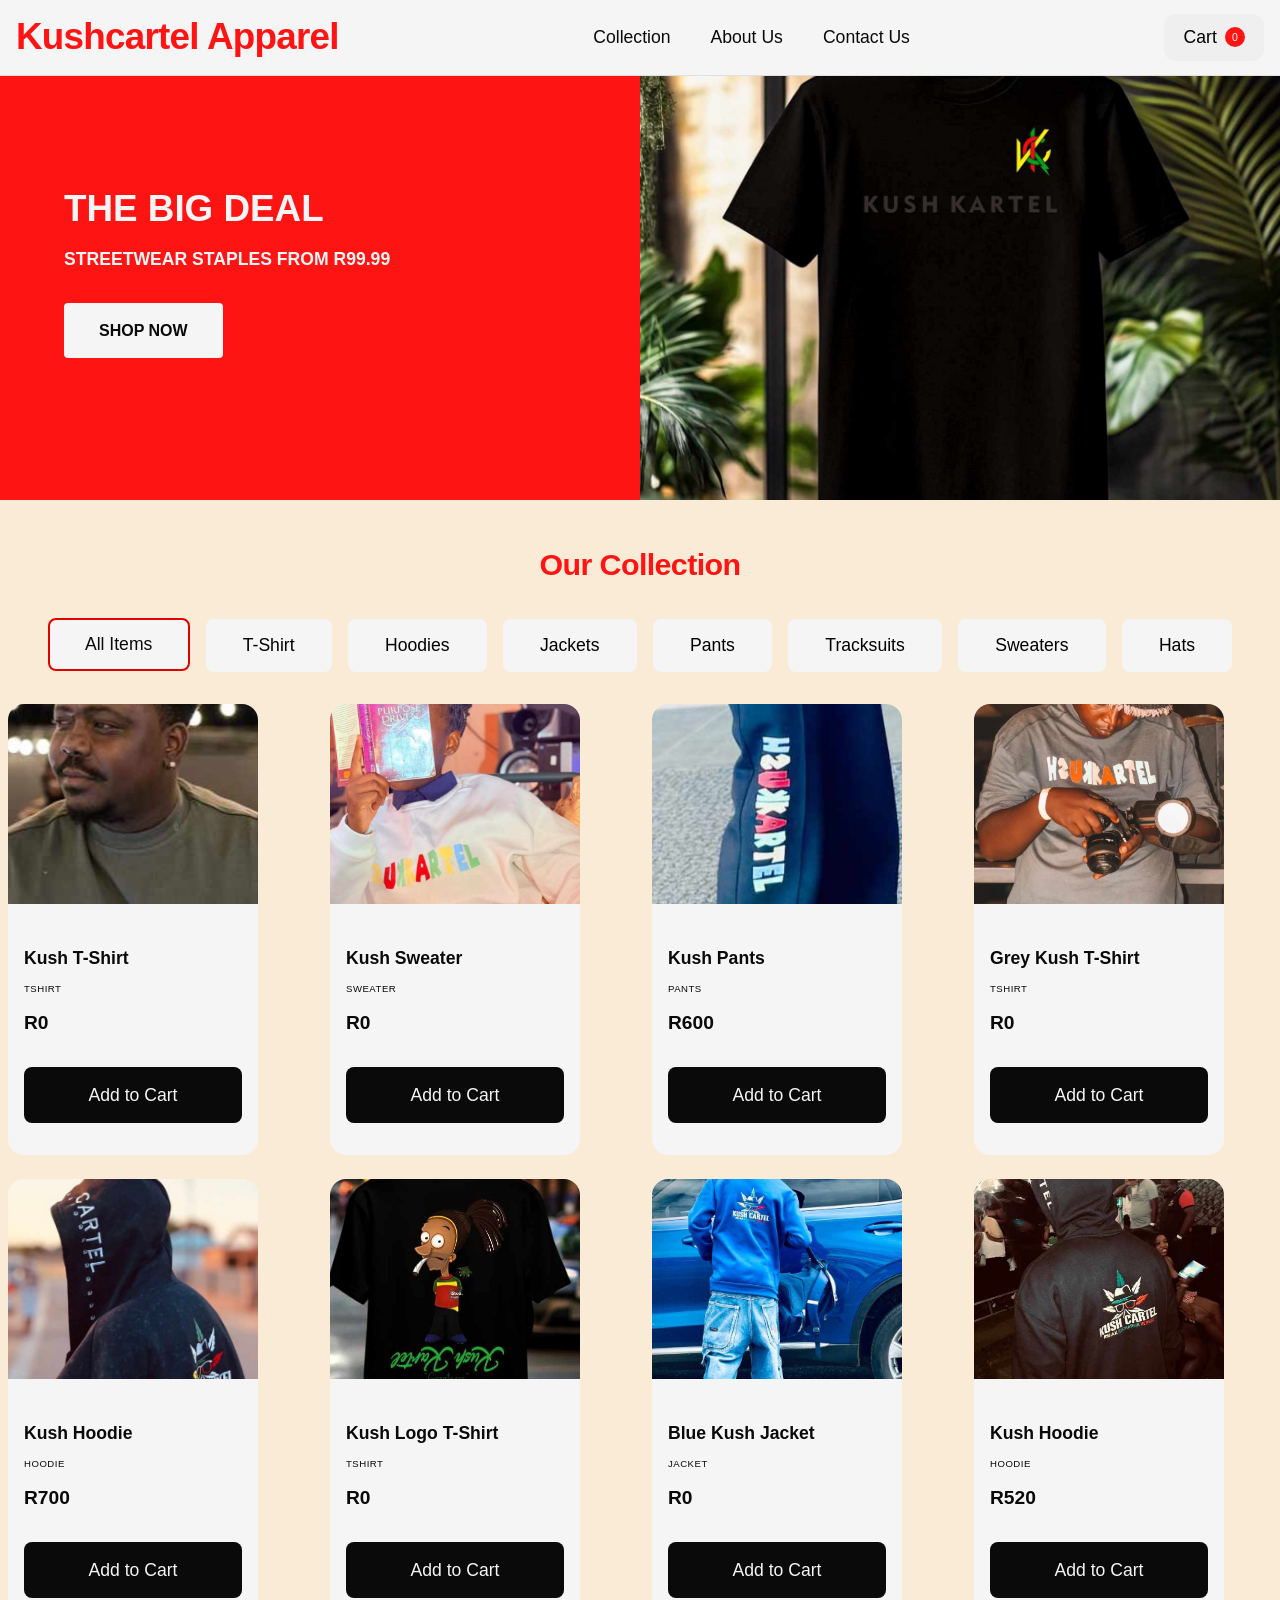
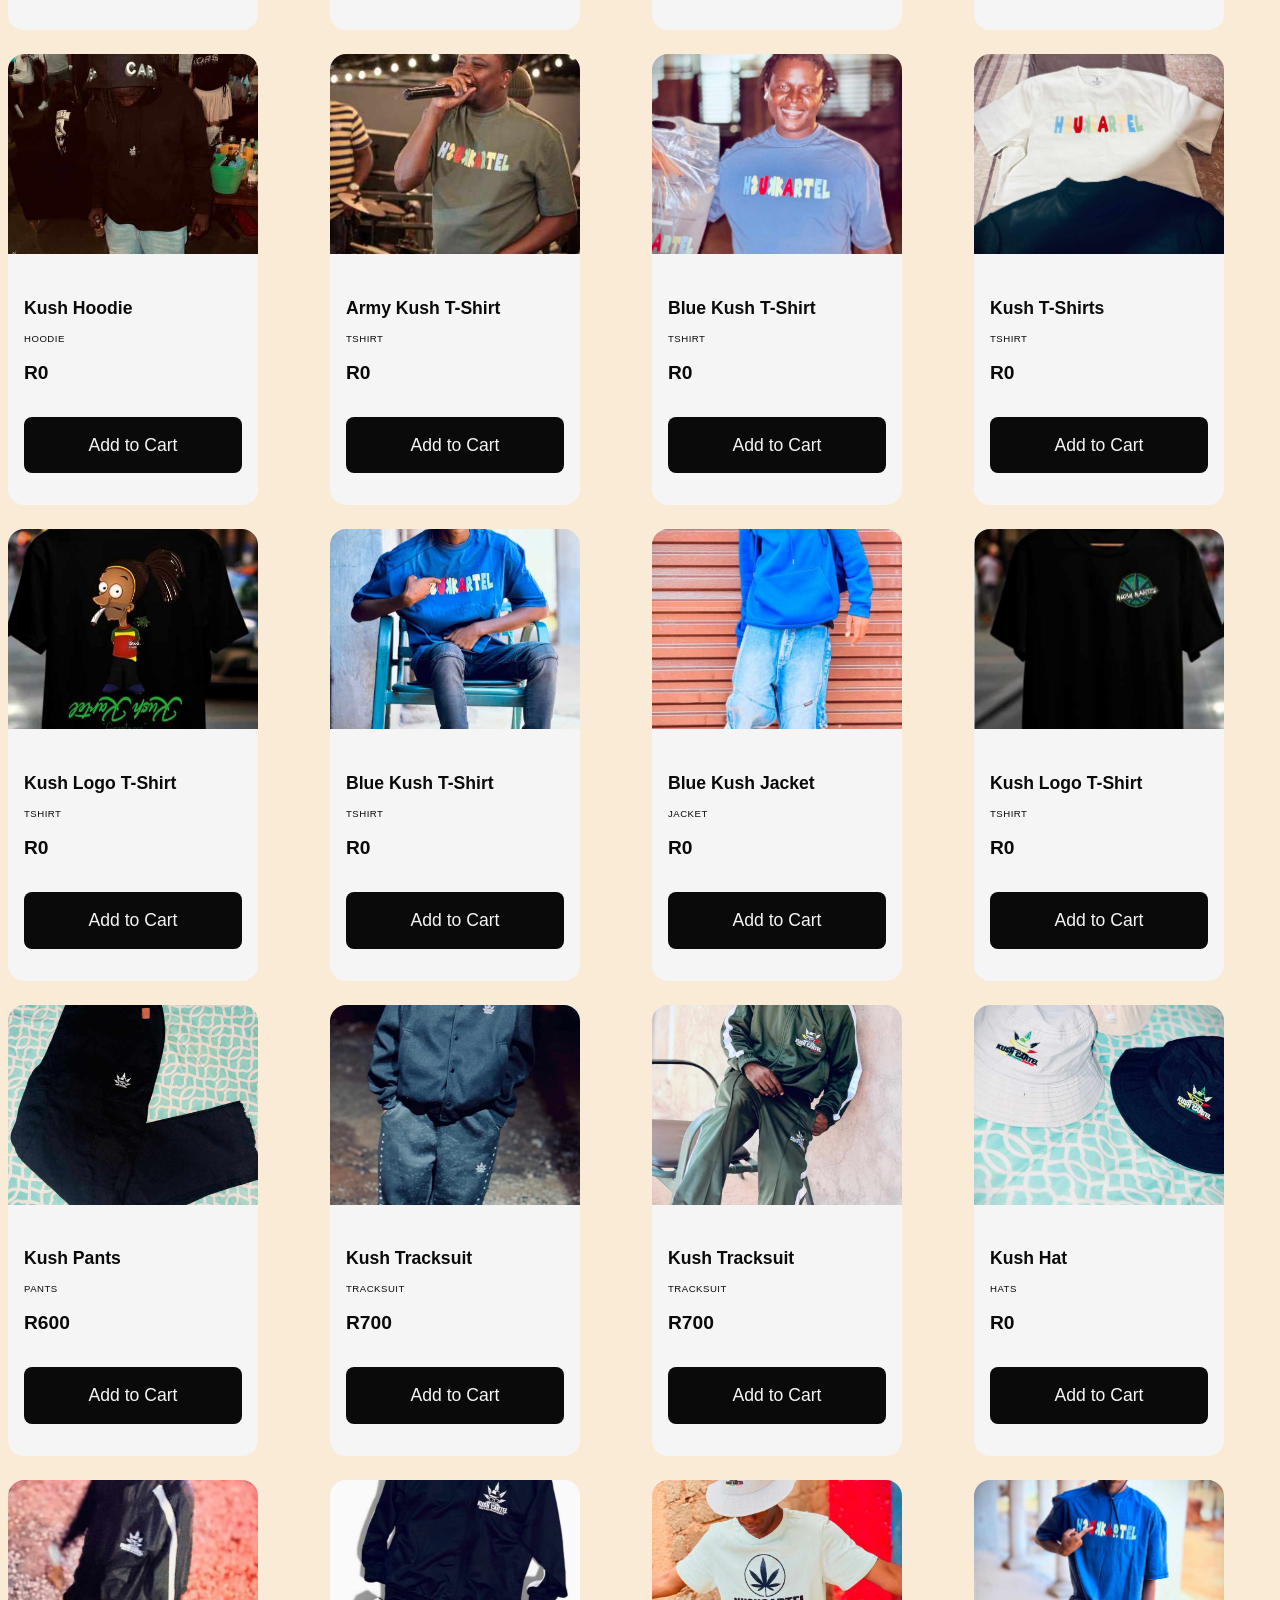
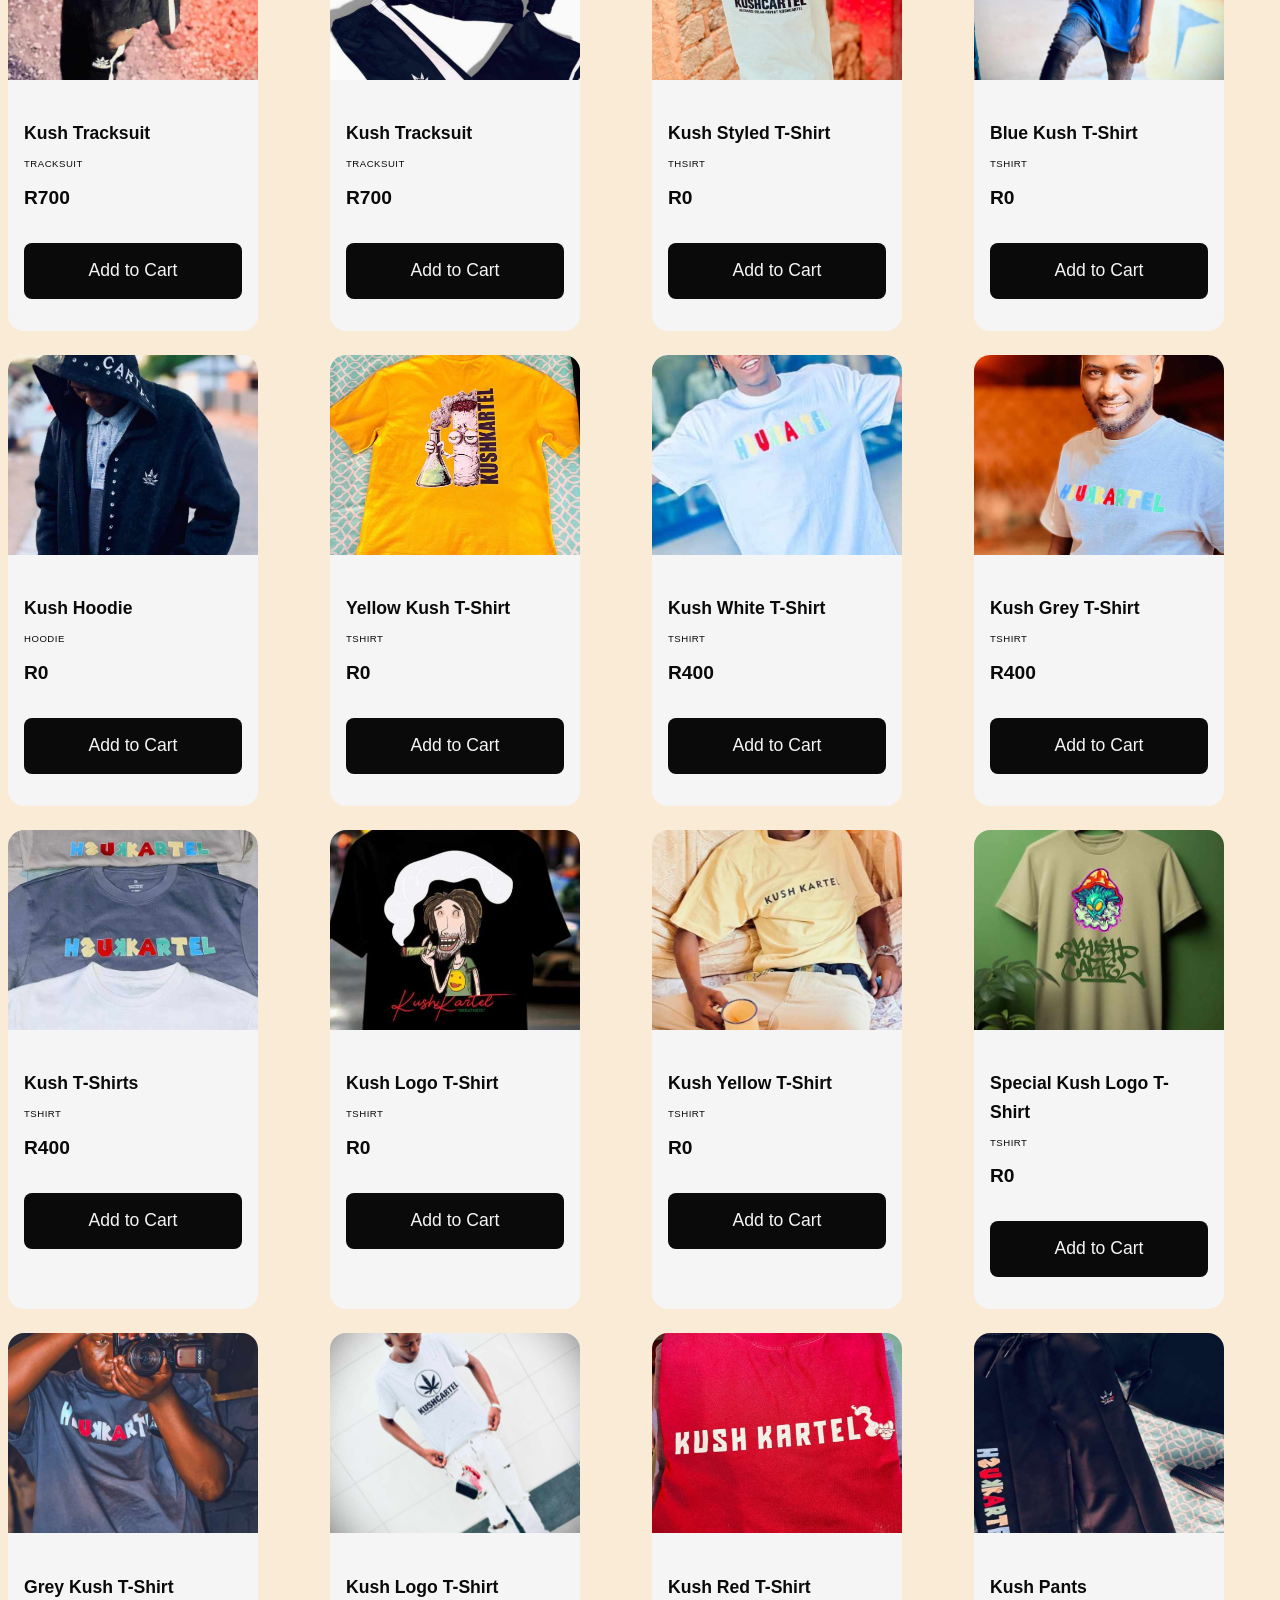
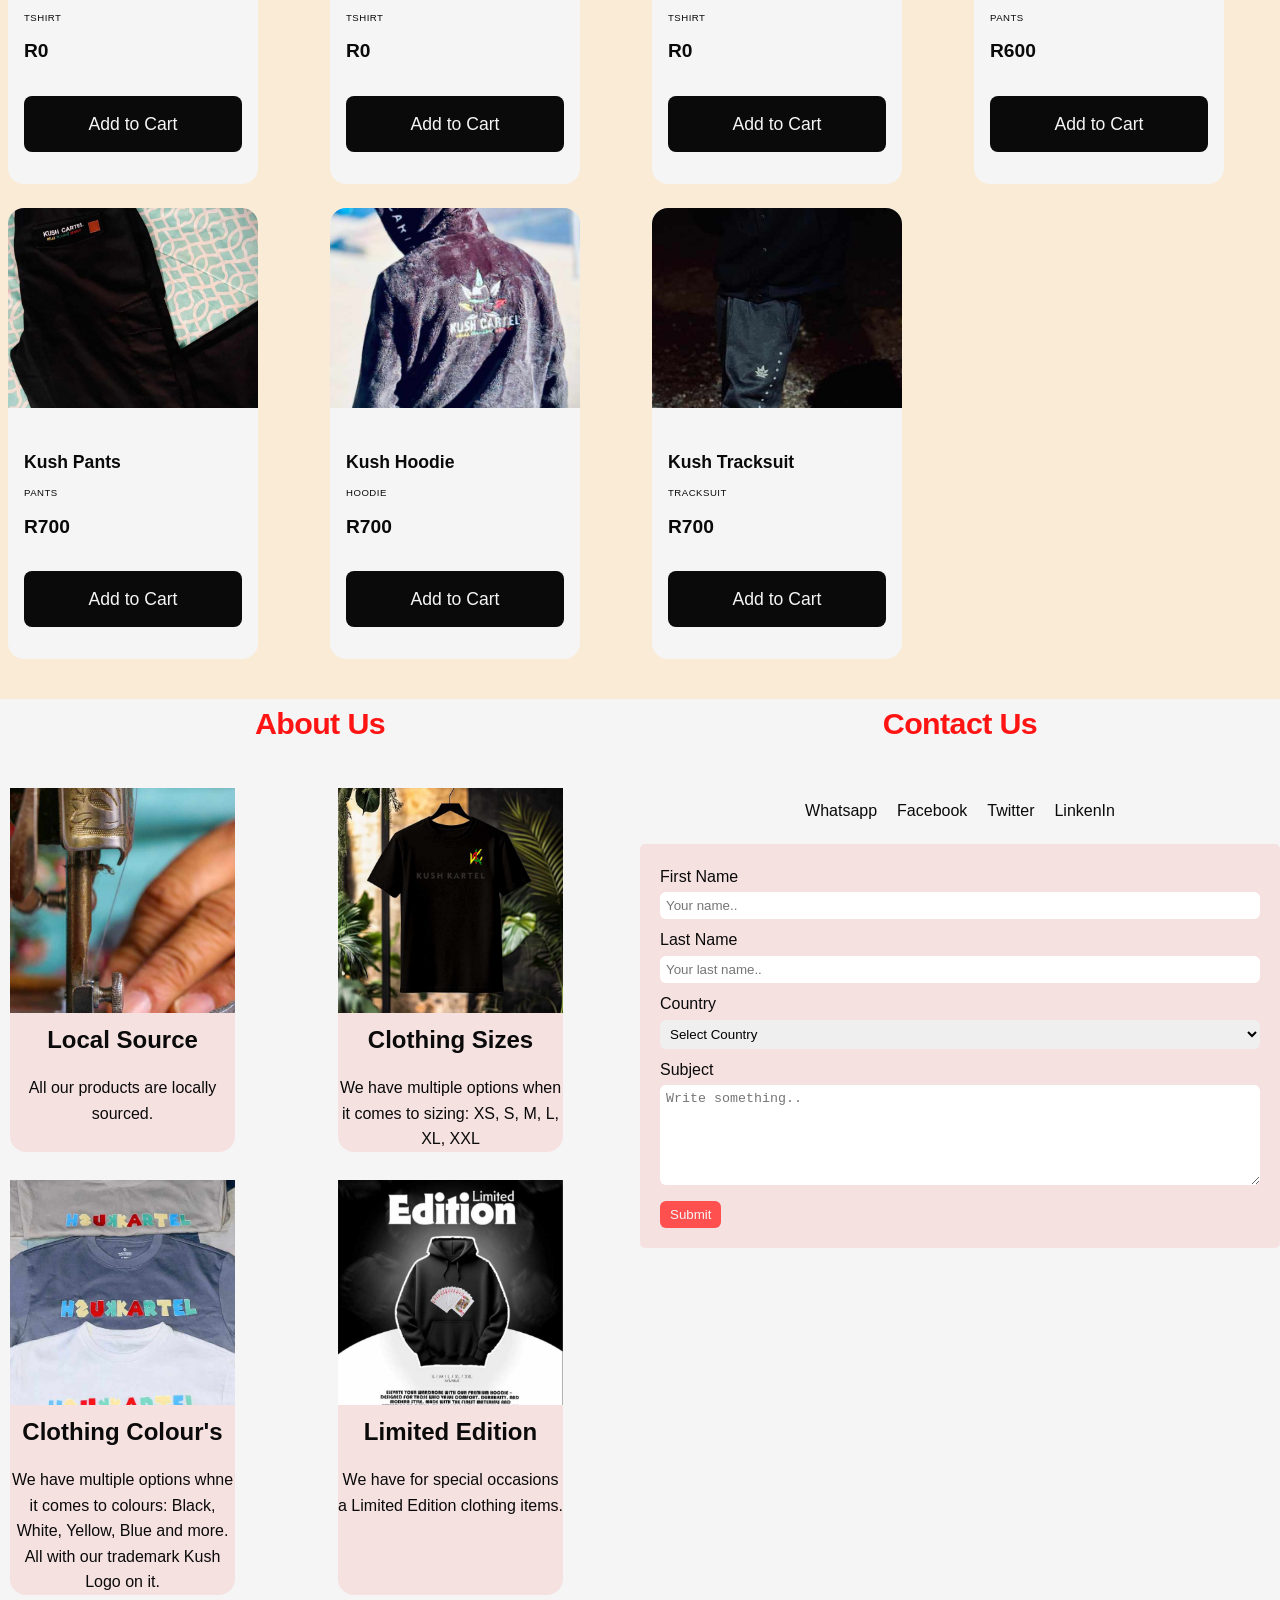
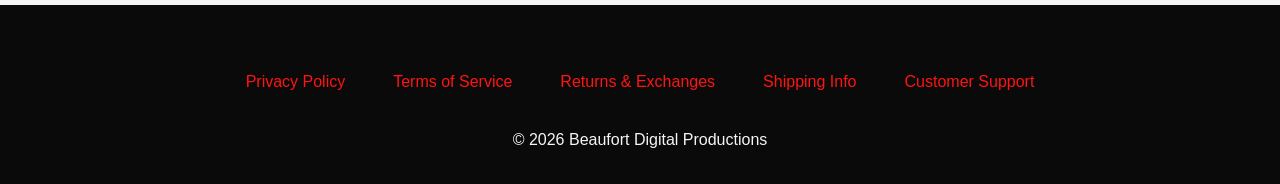
==== commit e684c695: "update" ====
--- a/index.html
+++ b/index.html
@@ -162,7 +162,6 @@
     </div>
     
     <section class="section-grid">
-        
         <!--About Section-->
             <section class="about" id="about">
                 <h2 class="section-title">About Us</h2>
--- a/Kushcartel-Apparel.css
+++ b/Kushcartel-Apparel.css
@@ -590,19 +590,20 @@
         }
         
         /*Grid Section of About and Contact Section*/
-        .grid-section{
-            
+        .section-grid{
+           display: grid;
+           grid-template-columns: 50% 50%;
         }
         
         /*About Section*/
         .about-grid{
             display: grid;
-            grid-template-columns: 1fr 1fr 1fr;
-            gap: 1.5em;
+            grid-template-columns: 50% 50%;
+            gap: .5em;
         }
         
         .about-card{
-            width: 300px;
+            width: 225px;
             background: var(--second-color-trans);
             margin: 10px;
             border-radius: 16px;
@@ -732,7 +733,7 @@
         }
     
         /* Responsive */
-        @media only screen and (max-width: 480px) {
+        @media only screen and (max-width: 620px) {
             .logo{
                 font-size: 1em;
             }
@@ -798,4 +799,9 @@
                 display: grid;
                 grid-template-columns: 1fr;
             }
+            
+            .section-grid {
+                display: grid;
+                grid-template-columns: 100%;
+            }
     }
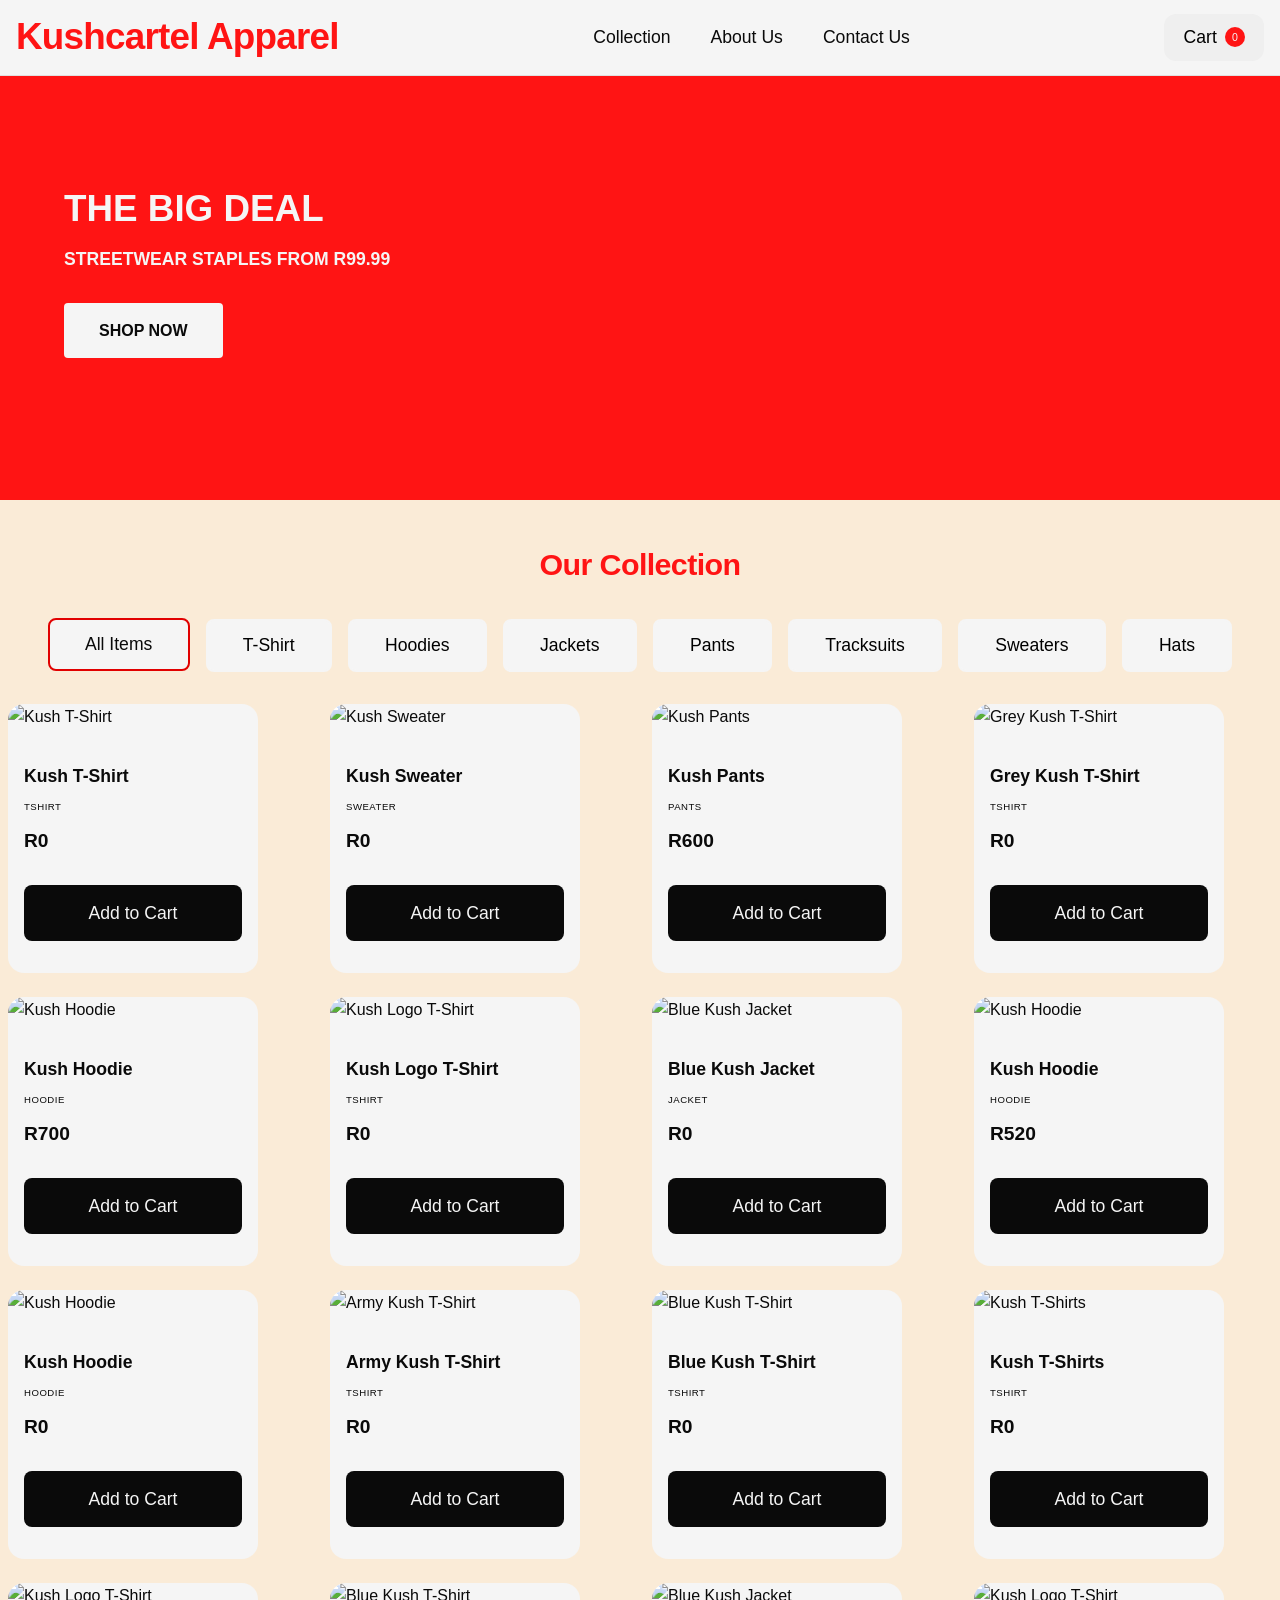
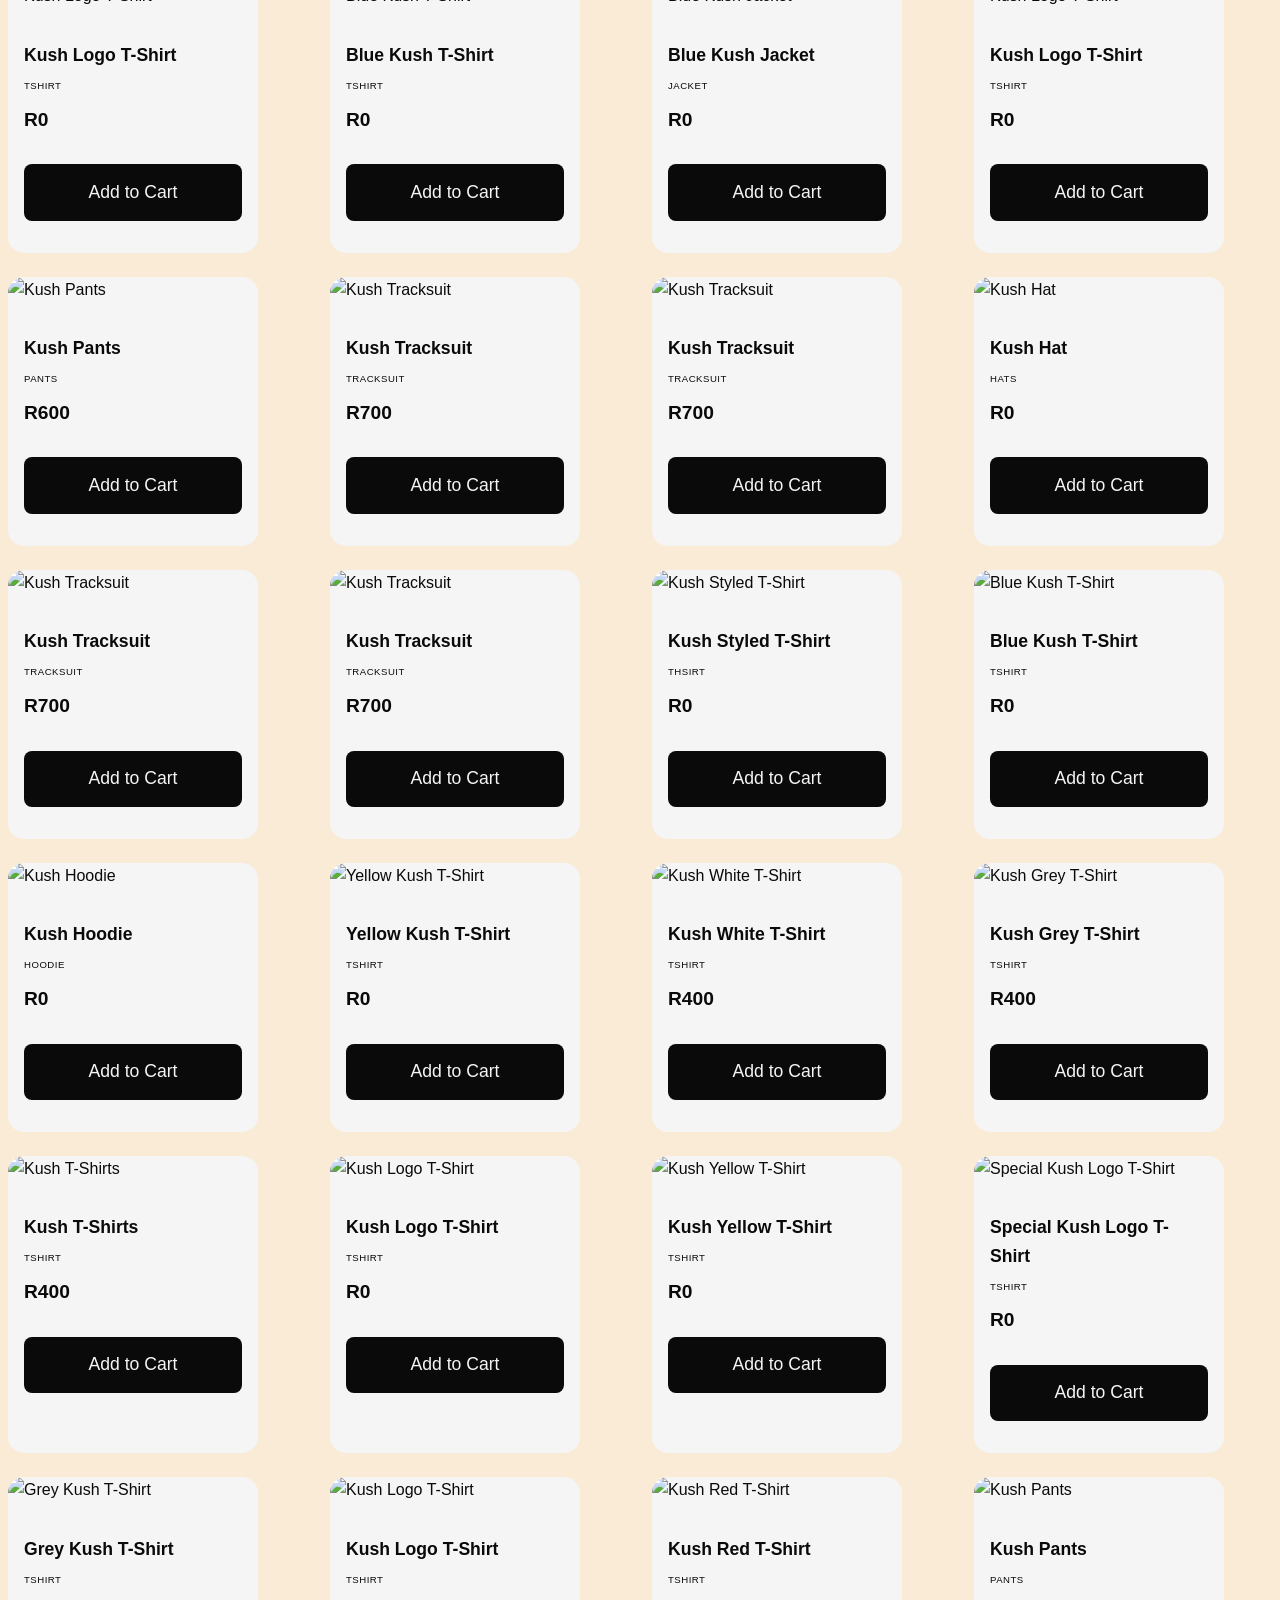
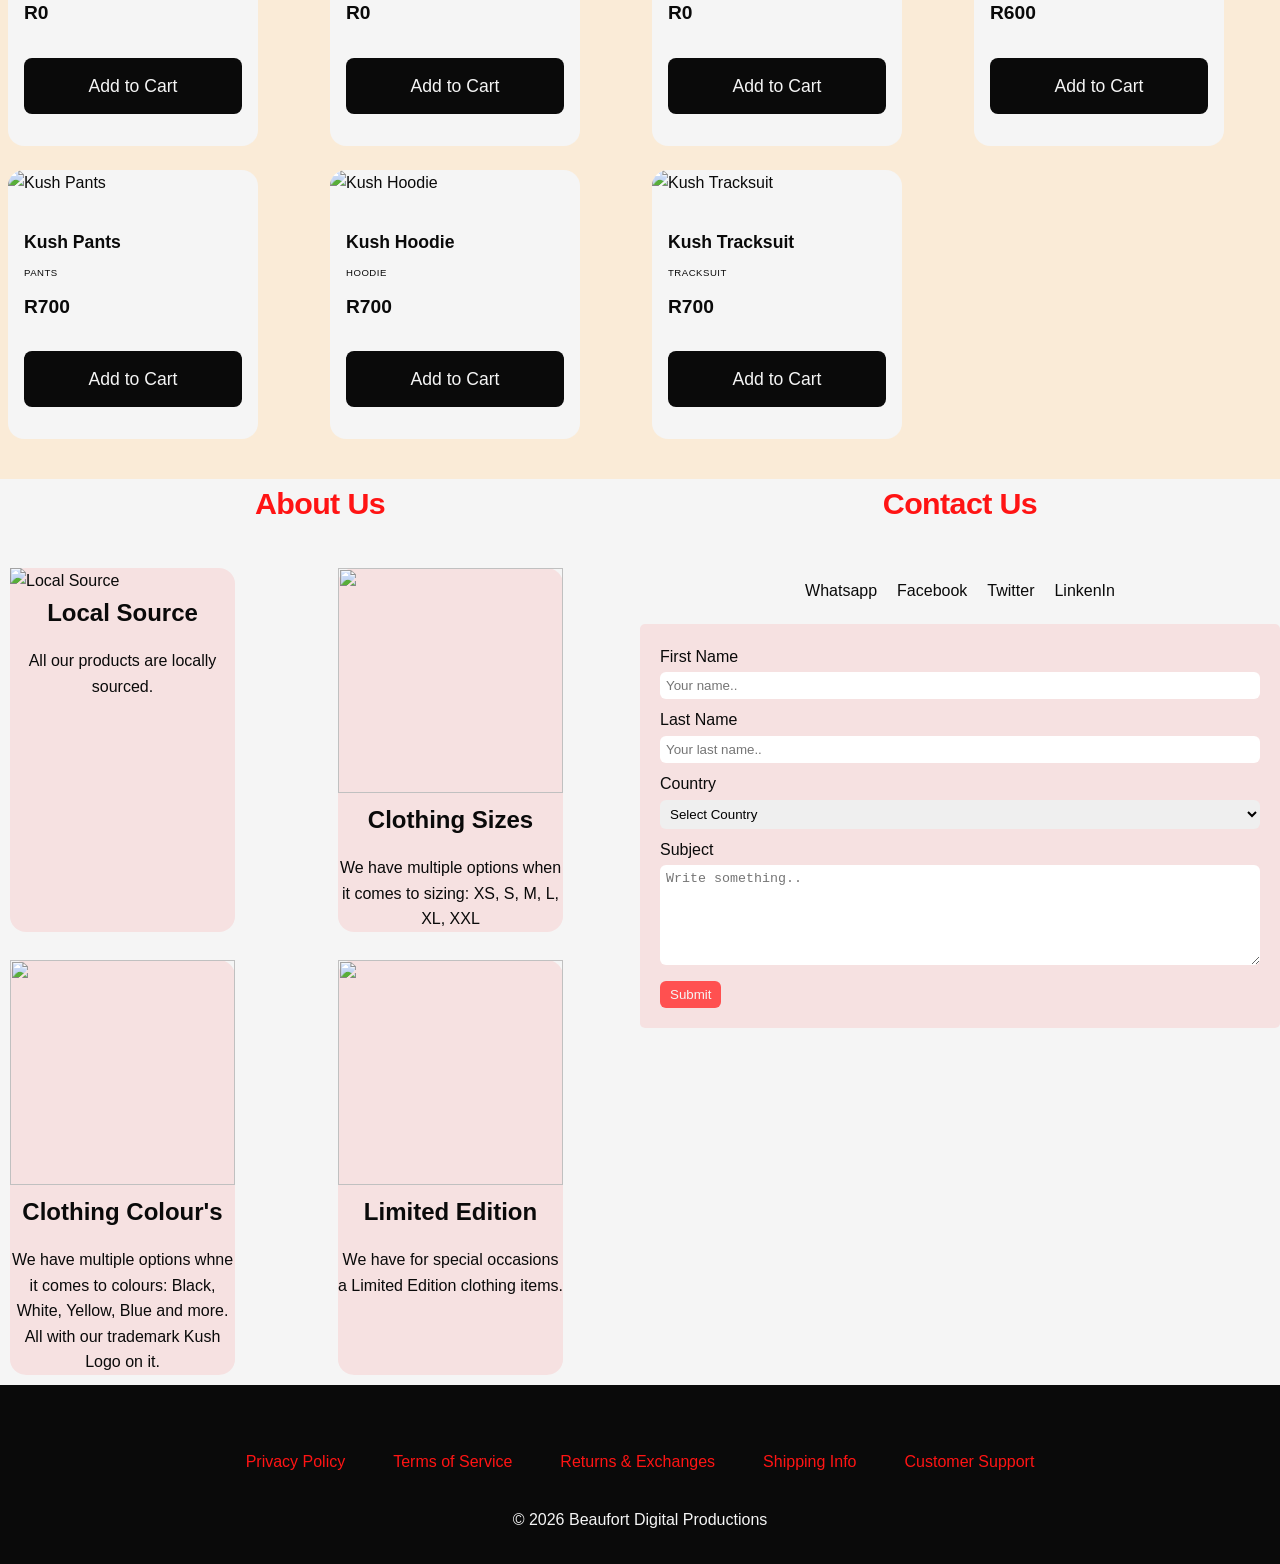
==== commit 1cbe8c66: "update" ====
--- a/index.html
+++ b/index.html
@@ -4,7 +4,7 @@
     <meta charset="UTF-8">
     <meta name="viewport" content="width=device-width, initial-scale=1.0">
     <title>Kushcartel Apparel</title>
-    <link rel="stylesheet"  href="/Kushcartel-Apparel.css">
+    <link rel="stylesheet"  href="/HeritageLoom.css">
 </head>
 <body>
     <!-- Header -->
@@ -245,7 +245,6 @@
         </div>
     </footer>
 
-    <script src="/Kushcartel-Appereal.js" defer></script>
+    <script src="/HeritageLoom.js" defer></script>
 </body>
-</html>
-
+</html>
--- a/HeritageLoom.css
+++ b/HeritageLoom.css
@@ -0,0 +1,814 @@
+:root {
+    --main-color: rgba(255, 20, 20, 1);
+    --main-color-alt: rgba(255, 80, 80, 1);
+    --second-color: rgba(225, 0, 0, 1);
+    --second-color-alt: rgba(225, 50, 50, 1);
+    --second-color-trans: rgba(255, 50, 50, .1);
+    --black: rgba(10, 10, 10, 1);
+    --white: whitesmoke;
+    --button-color: rgba(255, 200, 200, 1);
+    --grey-light: #A4A4A4
+    --grey-dark: rgba(75, 75, 75, 1);
+    
+    --main-text: 1.1em;
+    --sub-text: 0.6em;
+    --h1-text: 2.3em;
+    --h2-text: 1.9em;
+    --h3-text: 1.2em;
+    
+    --heavy-font: 700;
+    --mild-font: 500;
+    --light-font: 300;
+    
+    --main-font: 'Inter', sans-serif;
+    --sub-font: 'Archivo Black', sans-serif;
+}
+
+ * {
+            margin: 0;
+            padding: 0;
+            box-sizing: border-box;
+        }
+
+        body {
+            font-family: var(--main-font);
+            line-height: 1.6;
+            color: var(--black);
+            background: var(--white);
+        }
+
+        /* Header */
+        .header {
+            position: fixed;
+            top: 0;
+            width: 100%;
+            background: var(--white);
+            backdrop-filter: blur(20px);
+            z-index: 1000;
+            border-bottom: 1px solid #e0e0e0;
+        }
+
+        .nav {
+            display: flex;
+            justify-content: space-between;
+            align-items: center;
+            padding: 0.5em 1em;
+            max-width: 1400px;
+            margin: 0 auto;
+        }
+
+        .logo {
+            font-size: var(--h1-text);
+            font-weight: var(--heavy-font);
+            letter-spacing: -0.02em;
+            color: var(--main-color);
+        }
+
+        .nav-links {
+            display: flex;
+            list-style: none;
+            gap: 2.5rem;
+        }
+
+        .nav-links a {
+            text-decoration: none;
+            color: var(--grey-dark);
+            font-weight: var(--mild-font);
+            font-size: var(--main-text);
+            transition: color 0.3s ease;
+            position: relative;
+        }
+
+        .nav-links a:hover {
+            color: var(--second-color-alt);
+        }
+
+        .nav-links a::after {
+            content: '';
+            position: absolute;
+            bottom: -5px;
+            left: 0;
+            width: 0;
+            height: 2px;
+            background: var(--second-color);
+            transition: width 0.3s ease;
+        }
+
+        .nav-links a:hover::after {
+            width: 100%;
+        }
+
+        .nav-actions {
+            display: flex;
+            align-items: center;
+            gap: 1rem;
+        }
+
+        .cart-btn {
+            position: relative;
+            background: --white;
+            border: 2px solid var(--grey-light);
+            padding: 0.8rem 1.2rem;
+            border-radius: 12px;
+            cursor: pointer;
+            transition: all 0.3s ease;
+            font-size: var(--main-text);
+            display: flex;
+            align-items: center;
+            gap: 0.5rem;
+        }
+
+        .cart-btn:hover {
+            background: var(--white);
+            border-color: var(--second-color-alt);
+            transform: translateY(-1px);
+            box-shadow: 0 4px 12px var(--grey-dark);
+        }
+
+        .cart-count {
+            background: var(--main-color);
+            color: var(--white);
+            border-radius: 50%;
+            min-width: 20px;
+            height: 20px;
+            font-size: var(--sub-text);
+            display: flex;
+            align-items: center;
+            justify-content: center;
+            font-weight: var(--mild-font);
+        }
+
+        /* Hero Section */
+        .hero {
+            background: var(--main-color);
+            display: grid;
+            grid-template-columns: 1fr 1fr;
+            align-items: center;
+            min-height: 450px;
+            color: var(--white);
+            overflow: hidden;
+            margin-top: 50px;
+        }
+        
+        .hero-text {
+            padding: 10%;
+        }
+        
+        .hero-text h1 {
+            font-family: var(--main-font);
+            font-size: var(--h1-text);
+            line-height: 0.9;
+            margin-bottom: 20px;
+        }
+        
+        .hero-text p {
+            font-size: var(--main-text);
+            margin-bottom: 30px;
+            text-transform: uppercase;
+            font-weight: var(--heavy-font);
+        }
+        
+        .hero-img {
+            height: 100%;
+            background: url('/Kush Images/Kush 17.jpg') center/cover;
+        }
+        
+        .btn-white {
+            background: var(--white);
+            color: var(--black);
+            padding: 15px 35px;
+            text-decoration: none;
+            font-weight: var(--heavy-font);
+            border-radius: 4px;
+            display: inline-block;
+            transition: transform 0.2s;
+        }
+        
+        .btn-white:hover {
+            transform: scale(1.05);
+        }
+
+        /* Products Section */
+        .products {
+            padding: 2.5em .5em;
+            max-width: 1400px;
+            margin: 0 auto;
+            background: antiquewhite;
+        }
+
+        .section-title {
+            text-align: center;
+            margin-bottom: 1em;
+        }
+
+        h2.section-title {
+            font-size: var(--h2-text);
+            font-weight: var(--heavy-font);
+            margin-bottom: 1em;
+            letter-spacing: -0.02em;
+            color: var(--main-color);
+        }
+
+        .section-title p {
+            font-size: var(--main-text);
+            color: var(--grey-light);
+            font-weight: var(--light-font);
+        }
+
+        .filters {
+            display: flex;
+            justify-content: center;
+            gap: 1em;
+            margin-bottom: 2em;
+            flex-wrap: wrap;
+        }
+
+        .filter-btn {
+            background: var(--white);
+            border: 2px solid var(--white);
+            padding: 0.8em 2em;
+            border-radius: 8px;
+            cursor: pointer;
+            transition: all 0.3s ease;
+            font-weight: var(--mild-font);
+            font-size: var(--main-text);
+        }
+
+        .filter-btn.active,
+        .filter-btn:hover {
+            background: var(--white);
+            color: var(--black);
+            border-color: var(--second-color);
+            transform: translateY(-1px);
+        }
+
+        .product-grid {
+            display: grid;
+            grid-template-columns: repeat(auto-fit, minmax(250px, 1fr));
+            gap: 1.5em;
+        }
+
+        .product-card {
+            background: var(--white);
+            border-radius: 16px;
+            overflow: hidden;
+            transition: all 0.4s ease;
+            cursor: pointer;
+            border: 1px solid var(--grey-light);
+            max-width: 250px;
+        }
+
+        .product-card:hover {
+            transform: translateY(-4px);
+            box-shadow: 0 20px 40px var(--grey-light);
+        }
+
+        .product-image {
+            width: 100%;
+            height: 200px;
+            object-fit: cover;
+        }
+
+        .product-info {
+            padding: 2em 1em;
+        }
+
+        .product-title {
+            font-size: var(--main-text);
+            font-weight: var(--heavy-font);
+            margin-bottom: 0.5em;
+            color: var(--black);
+        }
+
+        .product-category {
+            color: var(--grey-light);
+            font-size: var(--sub-text);
+            margin-bottom: 1.2em;
+            text-transform: uppercase;
+            letter-spacing: 0.5px;
+            font-weight: var(--mild-font);
+        }
+
+        .product-price {
+            font-size: var(--h3-text);
+            font-weight: var(--heavy-font);
+            color: var(--black);
+            margin-bottom: 1.5em;
+        }
+
+        .add-to-cart {
+            width: 100%;
+            background: var(--black);
+            color: var(--white);
+            border: none;
+            padding: 1em;
+            border-radius: 8px;
+            font-weight: var(--mild-font);
+            cursor: pointer;
+            transition: all 0.3s ease;
+            font-size: var(--main-text);
+        }
+
+        .add-to-cart:hover {
+            background: var(--grey-dark);
+            transform: translateY(-1px);
+        }
+
+        /* Cart Modal */
+        .cart-modal {
+            position: fixed;
+            top: 0;
+            left: 0;
+            width: 100%;
+            height: 100%;
+            background: rgba(0,0,0,0.6);
+            z-index: 200;
+            display: none;
+            backdrop-filter: blur(10px);
+        }
+
+        .cart-content {
+            position: absolute;
+            right: 0;
+            top: 0;
+            height: 100%;
+            width: 450px;
+            background: var(--white);
+            padding: 2em;
+            overflow-y: auto;
+            transform: translateX(100%);
+            transition: transform 0.4s ease;
+        }
+
+        .cart-modal.active .cart-content {
+            transform: translateX(0);
+        }
+
+        .cart-header {
+            display: flex;
+            justify-content: space-between;
+            align-items: center;
+            margin-bottom: 2em;
+            border-bottom: 2px solid var(--white);
+            padding-bottom: 1em;
+        }
+
+        .cart-header h3 {
+            font-size: var(--h3-text);
+            font-weight: var(--heqvy-font);
+            color: var(--black);
+        }
+
+        .close-cart {
+            background: var(--white);
+            border: none;
+            width: 40px;
+            height: 40px;
+            border-radius: 50%;
+            font-size: var(--main-text);
+            cursor: pointer;
+            transition: background 0.3s ease;
+        }
+
+        .close-cart:hover {
+            background: var(--second-color-alt);
+        }
+
+        .cart-item {
+            display: flex;
+            gap: 1em;
+            margin-bottom: 1.5em;
+            padding-bottom: 1.5em;
+            border-bottom: 1px solid var(--white);
+        }
+
+        .cart-item-image {
+            width: 80px;
+            height: 80px;
+            object-fit: cover;
+            border-radius: 8px;
+        }
+
+        .cart-item-info {
+            flex: 1;
+        }
+
+        .cart-item-title {
+            font-weight: var(--mild-font);
+            margin-bottom: 0.5em;
+            color: var(--black);
+        }
+
+        .cart-item-price {
+            color: var(--black);
+            font-weight: var(--heavy-font);
+            font-size: var(--h3-text);
+        }
+
+        .quantity-controls {
+            display: flex;
+            align-items: center;
+            gap: 0.8em;
+            margin-top: 0.8em;
+        }
+
+        .quantity-btn {
+            background: var(--white);
+            border: 1px solid var(--grey-light);
+            width: 32px;
+            height: 32px;
+            border-radius: 6px;
+            cursor: pointer;
+            display: flex;
+            align-items: center;
+            justify-content: center;
+            font-weight: var(--mild-font);
+            transition: all 0.3s ease;
+        }
+
+        .quantity-btn:hover {
+            background: var(--second-color-alt);
+        }
+
+        .quantity {
+            font-weight: var(--mild-font);
+            min-width: 20px;
+            text-align: center;
+        }
+
+        .cart-total {
+            margin-top: 2em;
+            padding-top: 2em;
+            border-top: 2px solid var(--white);
+        }
+
+        .total-price {
+            font-size: var(--h3-text);
+            font-weight: var(--heavy-font);
+            margin-bottom: 1.5em;
+            color: var(--black);
+        }
+
+        .checkout-btn {
+            width: 100%;
+            background: var(--second-color);
+            color: var(--white);
+            border: none;
+            padding: 1.2em;
+            border-radius: 8px;
+            font-size: var(--main-text);
+            font-weight: var(--mild-font);
+            cursor: pointer;
+            transition: all 0.3s ease;
+        }
+
+        .checkout-btn:hover {
+            background: var(--second-color-alt);
+            transform: translateY(-1px);
+        }
+
+        .empty-cart {
+            text-align: center;
+            padding: 3em 1em;
+            color: var(--grey-light);
+        }
+
+        .empty-cart-icon {
+            font-size: var(--h3-text);
+            margin-bottom: 1em;
+        }
+
+        /* Checkout Form */
+        .checkout-form {
+            display: none;
+            padding: 2em 0;
+            border-top: 2px solid var(--white);
+            margin-top: 2em;
+        }
+
+        .checkout-form.active {
+            display: block;
+        }
+
+        .form-section {
+            margin-bottom: 2em;
+        }
+
+        .form-section h4 {
+            font-size: var(--main-text);
+            font-weight: var(--mild-font);
+            margin-bottom: 1em;
+            color: var(--black);
+        }
+
+        .form-group {
+            margin-bottom: 1em;
+        }
+
+        .form-group label {
+            display: block;
+            margin-bottom: 0.5em;
+            font-weight: var(--mild-font);
+            color: var(--grey-dark);
+        }
+
+        .form-group input,
+        .form-group select {
+            width: 100%;
+            padding: 0.8rem;
+            border: 2px solid --white;
+            border-radius: 6px;
+            font-size: var(--main-text);
+            transition: border-color 0.3s ease;
+        }
+
+        .form-group input:focus,
+        .form-group select:focus {
+            outline: none;
+            border-color: var(--second-color);
+        }
+
+        .form-row {
+            display: grid;
+            grid-template-columns: 1fr 1fr;
+            gap: 1em;
+        }
+
+        .payment-methods {
+            display: flex;
+            gap: 0.5em;
+            margin-bottom: 1em;
+        }
+
+        .payment-method {
+            padding: 0.5rem 1rem;
+            border: 2px solid var(--white);
+            border-radius: 6px;
+            cursor: pointer;
+            transition: all 0.3s ease;
+            font-size: var(--sub-text);
+        }
+
+        .payment-method.active {
+            border-color: var(--second-color);
+            background: var(--white);
+        }
+
+        .place-order-btn {
+            width: 100%;
+            background: var(--main-color-alt);
+            color: var(--white);
+            border: none;
+            padding: 1.2em;
+            border-radius: 8px;
+            font-size: var(--main-text);
+            font-weight: var(--mild-font);
+            cursor: pointer;
+            transition: all 0.3s ease;
+            margin-top: 1em;
+        }
+
+        .place-order-btn:hover {
+            background: var(--second-color-alt);
+            transform: translateY(-1px);
+        }
+
+        .back-to-cart {
+            background: var(--grey-dark);
+            color: var(--white);
+            border: none;
+            padding: 1em;
+            border-radius: 8px;
+            font-weight: var(--mild-font);
+            cursor: pointer;
+            width: 100%;
+            margin-bottom: 1em;
+        }
+
+        .back-to-cart:hover {
+            background: var(--grey-dark);
+        }
+        
+        /*Grid Section of About and Contact Section*/
+        .section-grid{
+           display: grid;
+           grid-template-columns: 50% 50%;
+        }
+        
+        /*About Section*/
+        .about-grid{
+            display: grid;
+            grid-template-columns: 50% 50%;
+            gap: .5em;
+        }
+        
+        .about-card{
+            width: 225px;
+            background: var(--second-color-trans);
+            margin: 10px;
+            border-radius: 16px;
+        }
+        
+        .card-title, .card-text{
+            text-align: center;
+        }
+        
+        .card-title{
+            position: relative;
+        }
+        
+        .card-text{
+            padding-top: 1em;
+        }
+        
+        .about-img{
+            display: reletives;
+            width: 100%;
+            height: 25vh;
+            object-fit: cover;
+            object-position: center;
+        }
+        
+        /*Contact Section*/
+        .contact-form{
+            display: flex; /* Aligns items next to each other */
+            justify-content: center; /* Centers the list in the container */
+            list-style-type: none; /* Removes default bullet points */
+            padding: 0; /* Removes default indentation */
+            gap: 20px; /* Adds space between the list items */
+        }
+        
+        li.contact-icon{
+            padding: 20px 0;
+            list-style: none;
+        }
+        
+        /* Style inputs with type="text", select elements and textareas */
+        input[type=text], select, textarea {
+          width: 100%; /* Full width */
+          padding: 6px; /* Some padding */ 
+          border: 1px solid var(--light-grey); /* Gray border */
+          border-radius: 6px; /* Rounded borders */
+          box-sizing: border-box; /* Make sure that padding and width stays in place */
+          margin-top: 3px; /* Add a top margin */
+          margin-bottom: 8px; /* Bottom margin */
+          resize: vertical /* Allow the user to vertically resize the textarea (not horizontally) */
+        }
+        
+        /* Style the submit button with a specific background color etc */
+        input[type=submit] {
+          background-color: var(--main-color-alt);
+          color: var(--white);
+          padding: 6px 10px;
+          border: none;
+          border-radius: 6px;
+          cursor: pointer;
+        }
+        
+        /* When moving the mouse over the submit button, add a darker green color */
+        input[type=submit]:hover {
+          background-color: var(--main-color);
+        }
+        
+        /* Add a background color and some padding around the form */
+        .container {
+          border-radius: 5px;
+          background-color: var(--second-color-trans);
+          padding: 20px;
+        }
+
+        /* Footer */
+        .footer {
+            background: var(--black);
+            color: var(--white);
+            padding: 4em 2em 2em;
+            text-align: center;
+        }
+
+        .footer-content {
+            max-width: 1400px;
+            margin: 0 auto;
+        }
+
+        .footer-links {
+            display: flex;
+            justify-content: center;
+            gap: 3em;
+            margin-bottom: 2em;
+            flex-wrap: wrap;
+        }
+
+        .footer-links a {
+            color: var(--main-color);
+            text-decoration: none;
+            transition: color 0.3s ease;
+            font-weight: var(--mild-font);
+        }
+
+        .footer-links a:hover {
+            color: var(--white);
+        }
+        
+        /*Main INformation Site*/
+        .main-information{
+            text-align: center;
+        }
+        
+        .main-header{
+            color: var(--main-color);
+            font-family: var(--main-font);
+            font-weight: var(--heavy-font);
+            padding-bottom: 5px;
+        }
+        
+        .information-card{
+            text-align: left;
+            padding: 0 10px 10px 20px;
+            background-color: lightgray;
+            margin: 20px;
+            border-radius: 8px;
+        }
+        
+        .information-text{
+            text-align: justify;
+        }
+        
+        .footer-header{
+            padding-bottom: 20px;
+            color: var(--main-color-alt);
+            text-align: center;
+        }
+    
+        /* Responsive */
+        @media only screen and (max-width: 720px) {
+            .logo{
+                font-size: 1em;
+            }
+            
+            .nav {
+                padding: 1rem;
+            }
+
+            .nav-links {
+                display: none;
+            }
+
+            .hero h1 {
+                font-size: 2.5rem;
+            }
+            
+            .hero {
+                background: url('/Kush Images/Kush 17.jpg') center/cover;
+                display: flex;
+                align-items: center;
+                text-align: center;
+                min-height: 450px;
+                color: var(--white);
+                overflow: hidden;
+                margin-top: 50px;
+            }
+            
+            .hero-img {
+                display: none;
+            }
+
+            .cart-content {
+                width: 100%;
+            }
+
+            .product-grid {
+                grid-template-columns: 1fr 1fr;
+                gap: .5em;
+            }
+
+            .form-row {
+                grid-template-columns: 1fr;
+            }
+
+            .section-title h2 {
+                font-size: var(--h2-text);
+            }
+            
+            .about-grid{
+                display: grid;
+                grid-template-columns: 1fr;
+                gap: .5em;
+                align-items: center;
+                align-content: center;
+            }
+        
+            .about-card{
+                width: 95%;
+                margin: 0 10px;
+            }
+            
+            .main-information{
+                display: grid;
+                grid-template-columns: 1fr;
+            }
+            
+            .section-grid {
+                display: grid;
+                grid-template-columns: 100%;
+            }
+    }
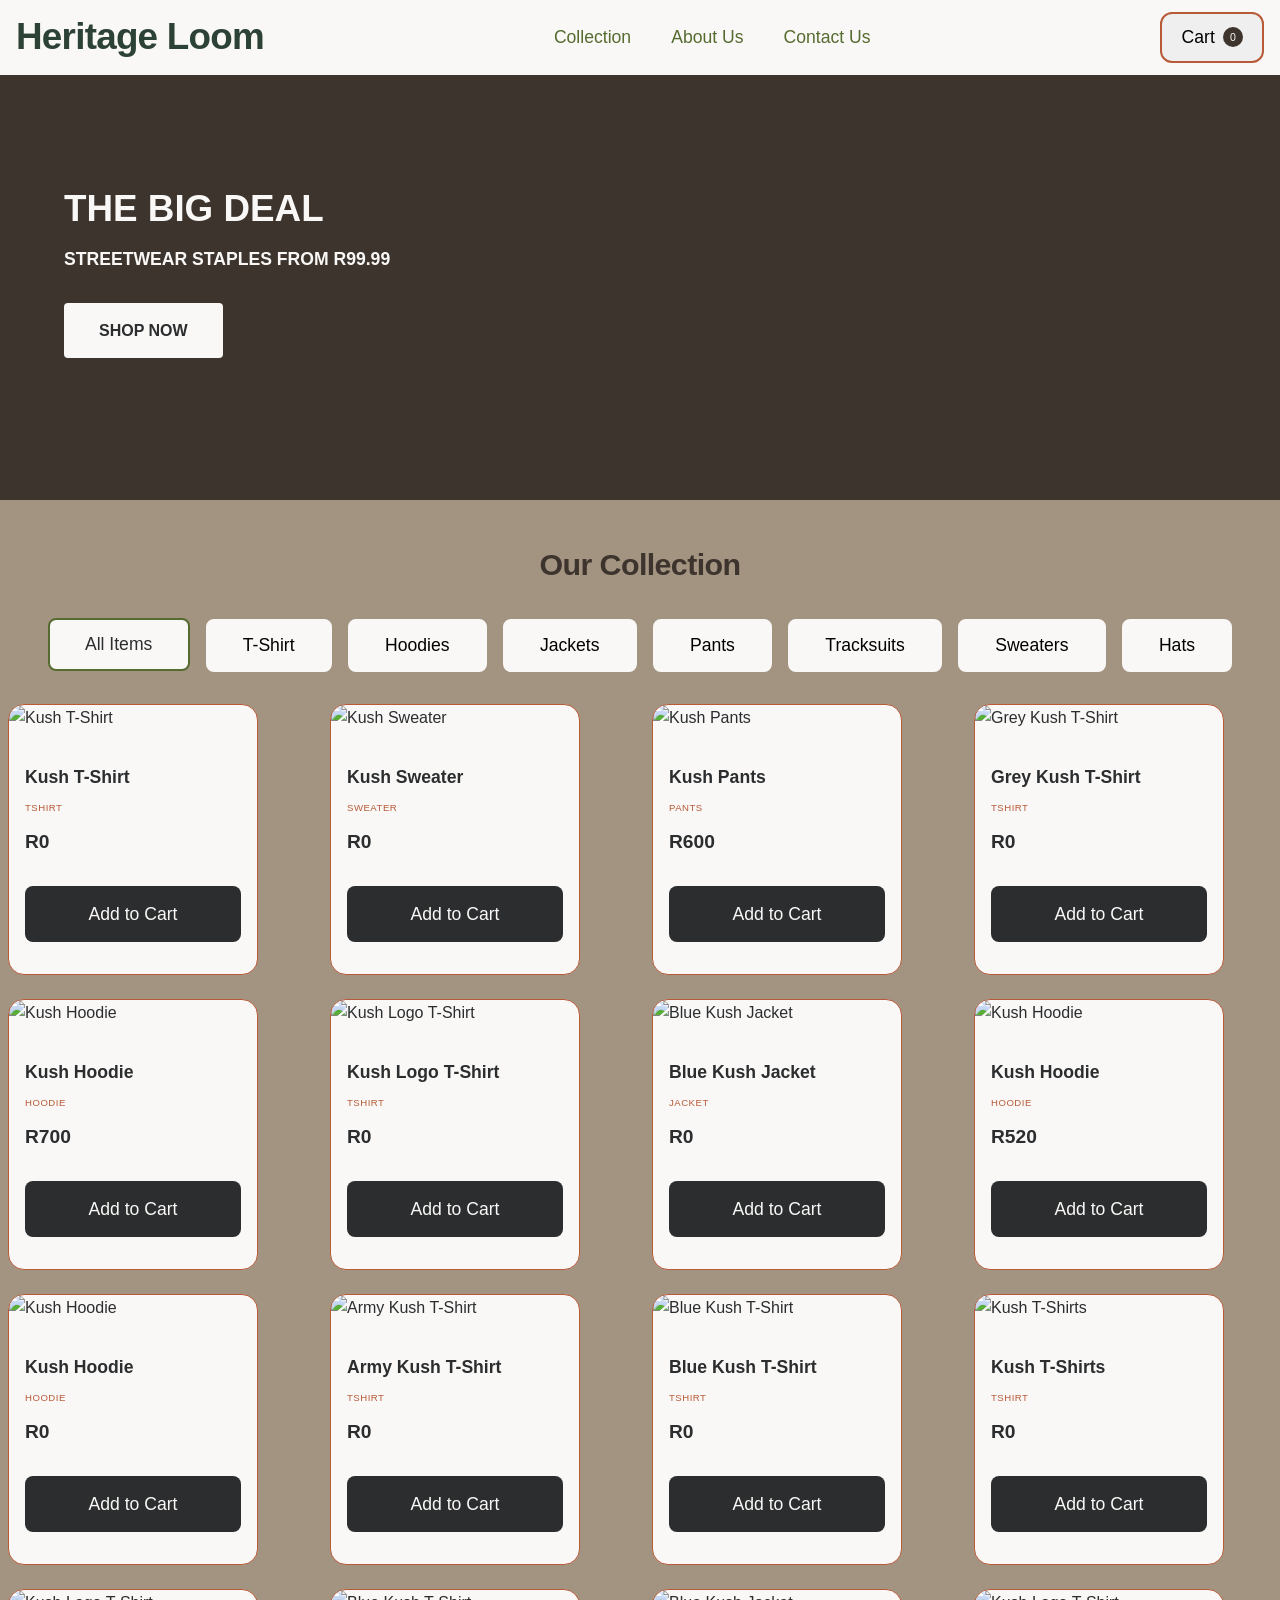
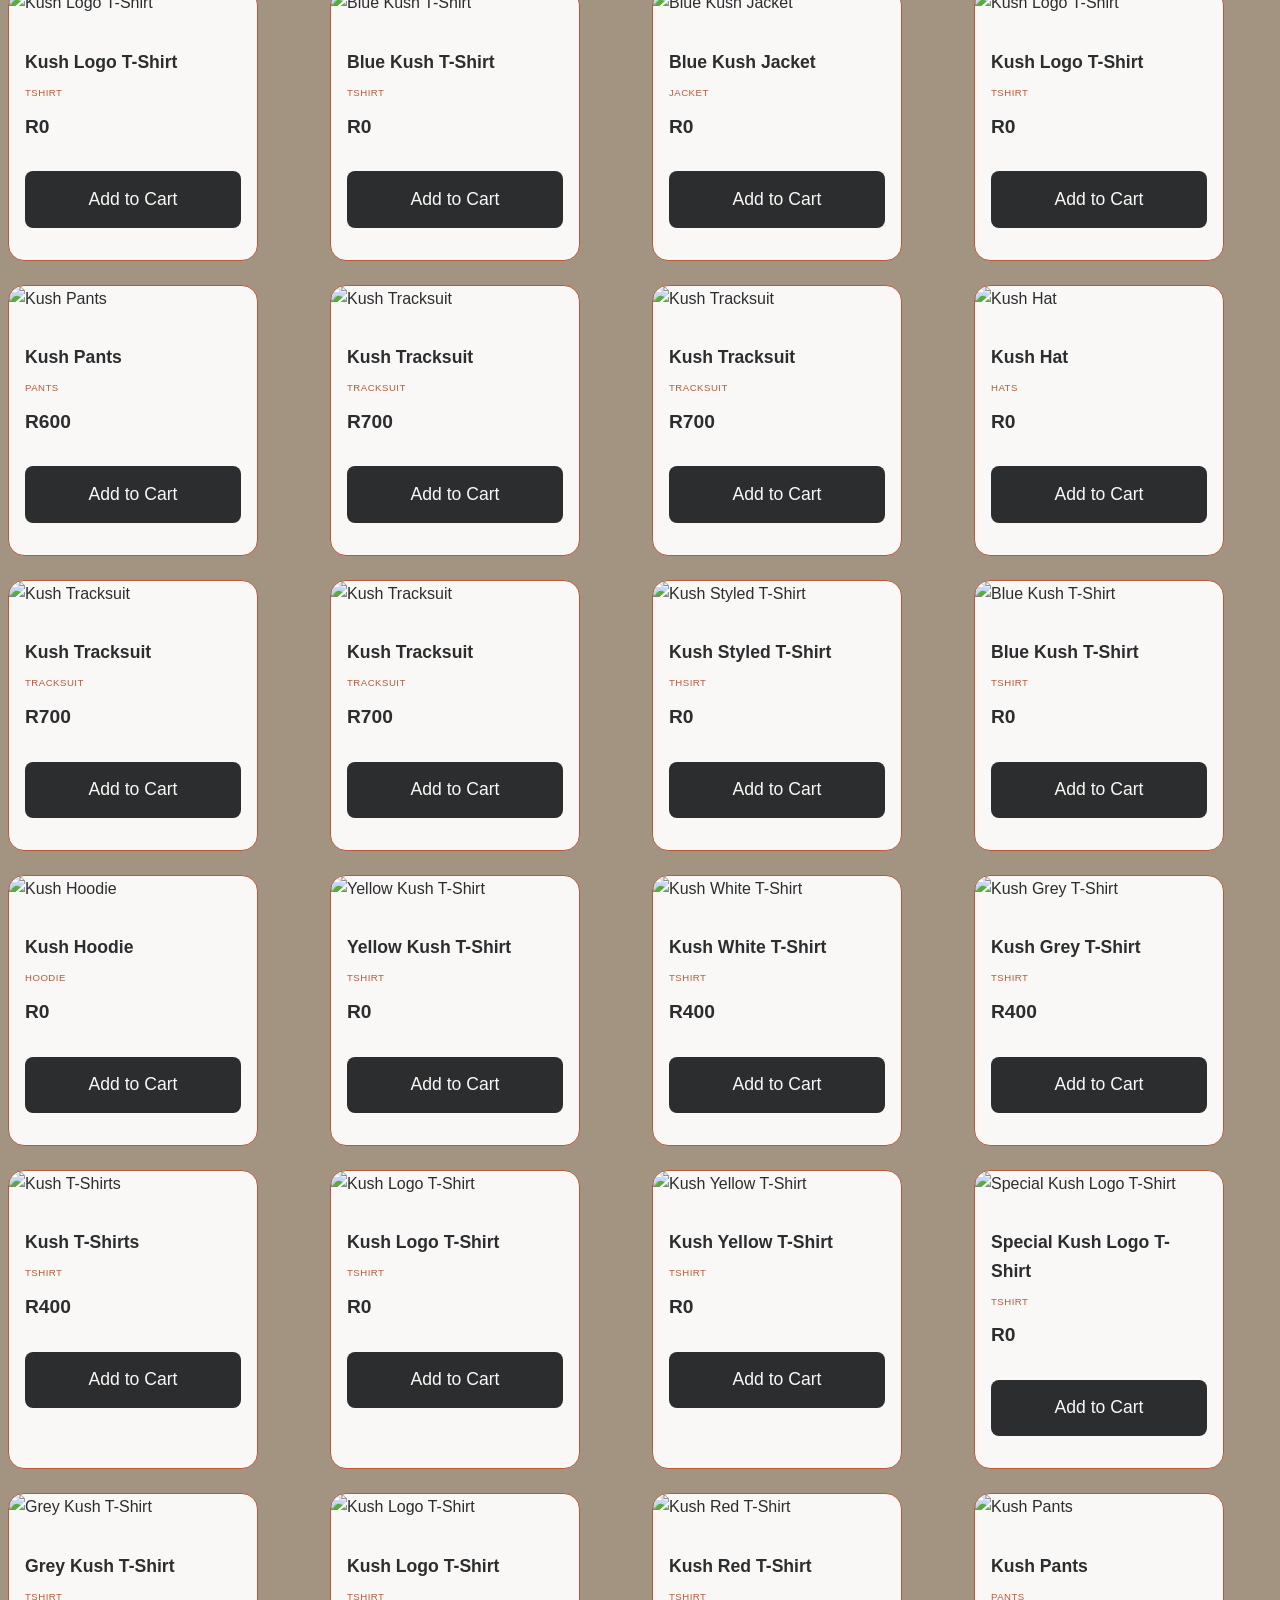
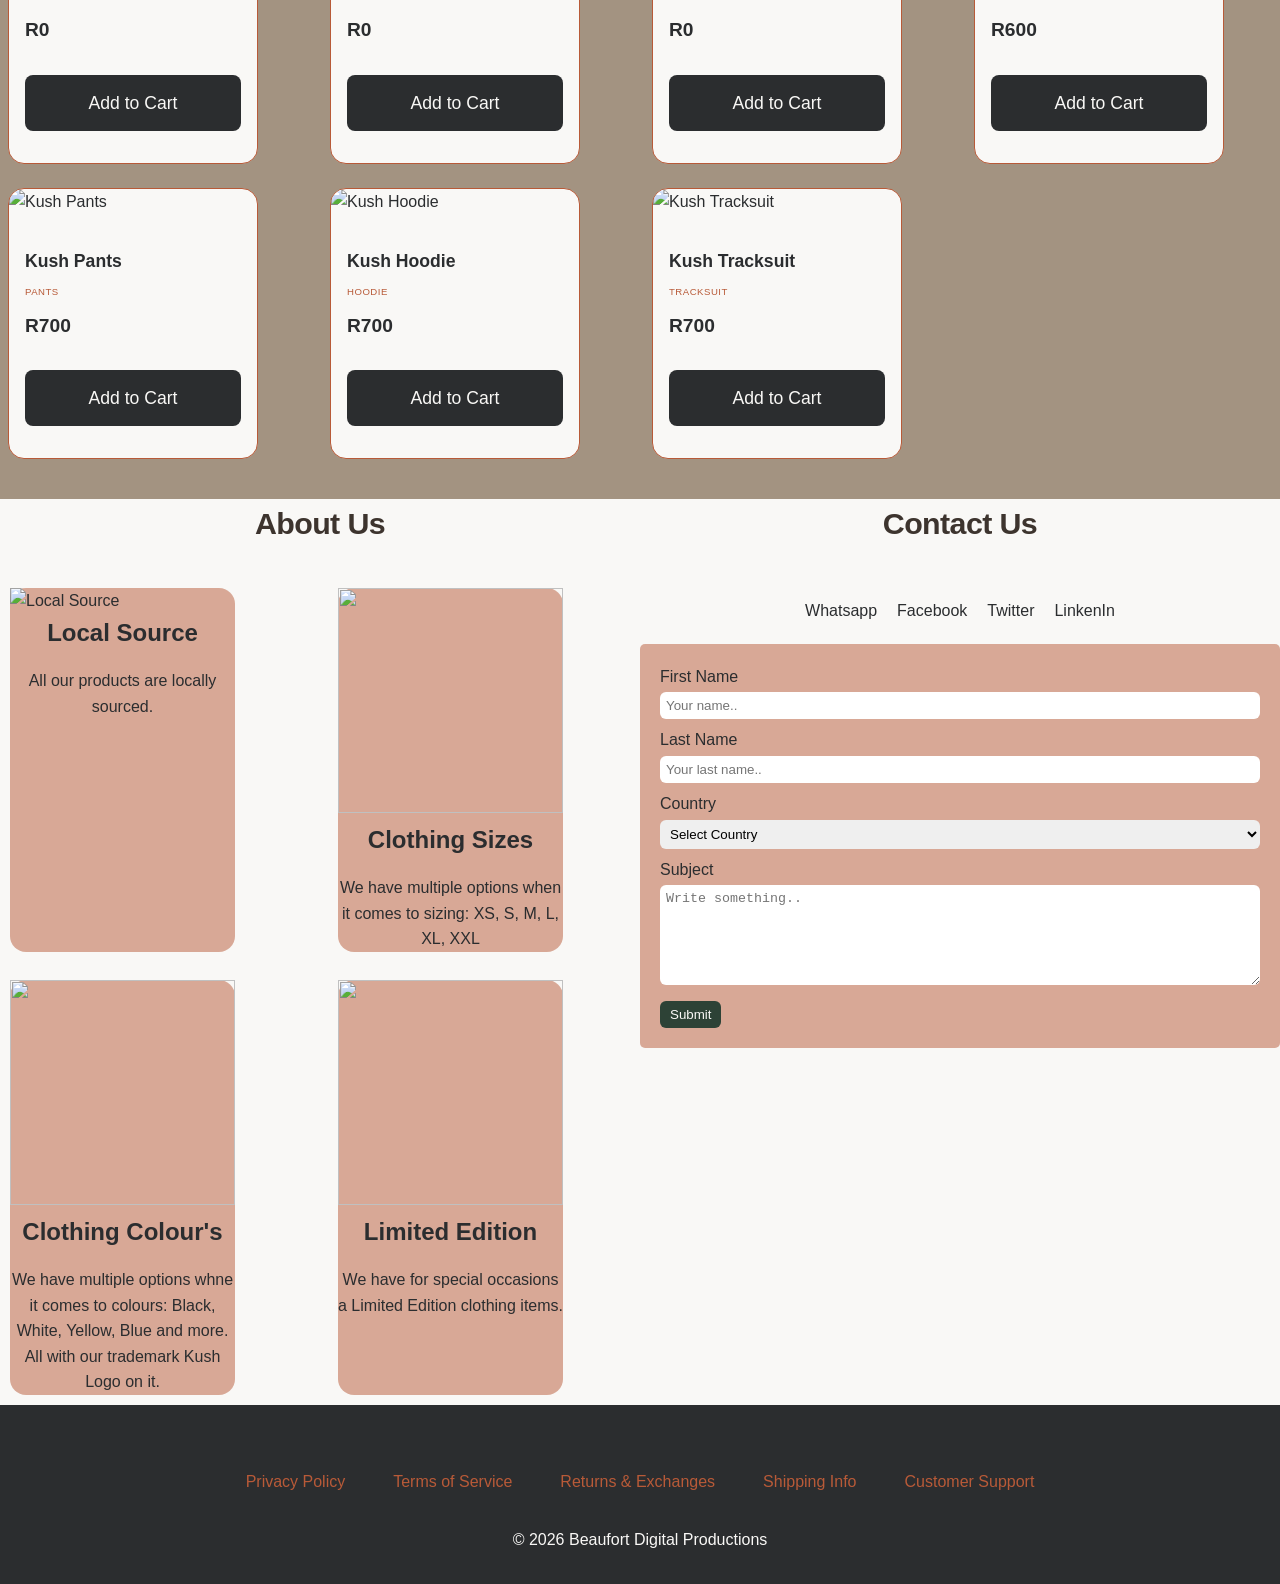
==== commit 81ab4598: "update" ====
--- a/index.html
+++ b/index.html
@@ -3,14 +3,14 @@
 <head>
     <meta charset="UTF-8">
     <meta name="viewport" content="width=device-width, initial-scale=1.0">
-    <title>Kushcartel Apparel</title>
+    <title>Heritage Loom | Local Luxury</title>
     <link rel="stylesheet"  href="/HeritageLoom.css">
 </head>
 <body>
     <!-- Header -->
-    <header class="header">
+<header class="header">
         <nav class="nav">
-            <div class="logo">Kushcartel Apparel</div>
+            <div class="logo">Heritage Loom</div>
             <ul class="nav-links">
                 <li><a href="#products">Collection</a></li>
                 <li><a href="#about">About Us</a></li>
@@ -25,226 +25,226 @@
     </header>
 
     <!-- Hero Section -->
-    <section class="hero">
-        <div class="hero-text">
-            <h1>THE BIG DEAL</h1>
-            <p>Streetwear staples from R99.99</p>
-            <a href="#products" class="btn-white">SHOP NOW</a>
-        </div>
-        <div class="hero-img"></div>
-    </section>
+<section class="hero">
+    <div class="hero-text">
+        <h1>THE BIG DEAL</h1>
+        <p>Streetwear staples from R99.99</p>
+        <a href="#products" class="btn-white">SHOP NOW</a>
+    </div>
+    <div class="hero-img"></div>
+</section>
 
     <!-- Products Section -->
-    <section class="products" id="products">
-        <h2 class="section-title">Our Collection</h2>
-
-        <div class="filters">
-            <button class="filter-btn active" onclick="filterProducts('all')">All Items</button>
-            <button class="filter-btn" onclick="filterProducts('tshirt')">T-Shirt</button>
-            <button class="filter-btn" onclick="filterProducts('hoodie')">Hoodies</button>
-            <button class="filter-btn" onclick="filterProducts('jacket')">Jackets</button>
-            <button class="filter-btn" onclick="filterProducts('pants')">Pants</button>
-            <button class="filter-btn" onclick="filterProducts('tracksuit')">Tracksuits</button>
-            <button class="filter-btn" onclick="filterProducts('sweater')">Sweaters</button>
-            <button class="filter-btn" onclick="filterProducts('hats')">Hats</button>
-        </div>
-
-        <div class="product-grid" id="productGrid">
-            <!-- Products will be loaded by JavaScript -->
-        </div>
-    </section>
+<section class="products" id="products">
+    <h2 class="section-title">Our Collection</h2>
+
+    <div class="filters">
+        <button class="filter-btn active" onclick="filterProducts('all')">All Items</button>
+        <button class="filter-btn" onclick="filterProducts('tshirt')">T-Shirt</button>
+        <button class="filter-btn" onclick="filterProducts('hoodie')">Hoodies</button>
+        <button class="filter-btn" onclick="filterProducts('jacket')">Jackets</button>
+        <button class="filter-btn" onclick="filterProducts('pants')">Pants</button>
+        <button class="filter-btn" onclick="filterProducts('tracksuit')">Tracksuits</button>
+        <button class="filter-btn" onclick="filterProducts('sweater')">Sweaters</button>
+        <button class="filter-btn" onclick="filterProducts('hats')">Hats</button>
+    </div>
+
+    <div class="product-grid" id="productGrid">
+        <!-- Products will be loaded by JavaScript -->
+    </div>
+</section>
 
     <!-- Cart Modal -->
-    <div class="cart-modal" id="cartModal">
-        <div class="cart-content">
-            <div class="cart-header">
-                <h3>️Shopping Cart</h3>
-                <button class="close-cart" onclick="toggleCart()">✕</button>
+<div class="cart-modal" id="cartModal">
+    <div class="cart-content">
+        <div class="cart-header">
+            <h3>️Shopping Cart</h3>
+            <button class="close-cart" onclick="toggleCart()">✕</button>
+        </div>
+        
+        <!-- Cart Items -->
+        <div id="cartItems">
+            <div class="empty-cart">
+                <div class="empty-cart-icon"></div>
+                <p>Your cart is empty</p>
             </div>
+        </div>
+        
+        <!-- Cart Total -->
+        <div class="cart-total" id="cartTotal" style="display: none;">
+            <div class="total-price" id="totalPrice">Total: R0.00</div>
+            <button class="checkout-btn" onclick="showCheckout()">Proceed to Checkout</button>
+        </div>
+
+        <!-- Checkout Form -->
+        <div class="checkout-form" id="checkoutForm">
+            <button class="back-to-cart" onclick="hideCheckout()">← Back to Cart</button>
             
-            <!-- Cart Items -->
-            <div id="cartItems">
-                <div class="empty-cart">
-                    <div class="empty-cart-icon"></div>
-                    <p>Your cart is empty</p>
-                </div>
-            </div>
-            
-            <!-- Cart Total -->
-            <div class="cart-total" id="cartTotal" style="display: none;">
-                <div class="total-price" id="totalPrice">Total: R0.00</div>
-                <button class="checkout-btn" onclick="showCheckout()">Proceed to Checkout</button>
-            </div>
-
-            <!-- Checkout Form -->
-            <div class="checkout-form" id="checkoutForm">
-                <button class="back-to-cart" onclick="hideCheckout()">← Back to Cart</button>
-                
-                <form onsubmit="processOrder(event)">
-                    <div class="form-section">
-                        <h4>Shipping Information</h4>
-                        <div class="form-group">
-                            <label for="fullName">Full Name</label>
-                            <input type="text" id="fullName" name="fullName" required>
-                        </div>
-                        <div class="form-group">
-                            <label for="email">Email</label>
-                            <input type="email" id="email" name="email" required>
-                        </div>
-                        <div class="form-group">
-                            <label for="phone">Phone Number</label>
-                            <input type="tel" id="phone" name="phone" required>
-                        </div>
-                        <div class="form-group">
-                            <label for="address">Street Address</label>
-                            <input type="text" id="address" name="address" required>
+            <form onsubmit="processOrder(event)">
+                <div class="form-section">
+                    <h4>Shipping Information</h4>
+                    <div class="form-group">
+                        <label for="fullName">Full Name</label>
+                        <input type="text" id="fullName" name="fullName" required>
+                    </div>
+                    <div class="form-group">
+                        <label for="email">Email</label>
+                        <input type="email" id="email" name="email" required>
+                    </div>
+                    <div class="form-group">
+                        <label for="phone">Phone Number</label>
+                        <input type="tel" id="phone" name="phone" required>
+                    </div>
+                    <div class="form-group">
+                        <label for="address">Street Address</label>
+                        <input type="text" id="address" name="address" required>
+                    </div>
+                    <div class="form-row">
+                        <div class="form-group">
+                            <label for="city">City</label>
+                            <input type="text" id="city" name="city" required>
+                        </div>
+                        <div class="form-group">
+                            <label for="zipCode">ZIP Code</label>
+                            <input type="text" id="zipCode" name="zipCode" required>
+                        </div>
+                    </div>
+                    <div class="form-group">
+                        <label for="country">Country</label>
+                        <select id="country" name="country" required>
+                            <option value="">Select Country</option>
+                            <option value="lim">Limpopo</option>
+                            <option value="mp">Mphumalanga</option>
+                            <option value="gt">Gauteng</option>
+                            <option value="nw">North-West</option>
+                            <option value="kzn">KwaZulu-Natal</option>
+                            <option value="ec">Eastern Cape</option>
+                            <option value="nc">Northern Cape</option>
+                            <option value="wc">Western Cape</option>
+                        </select>
+                    </div>
+                </div>
+
+                <div class="form-section">
+                    <h4>Payment Information</h4>
+                    <div class="payment-methods">
+                        <div class="payment-method active" onclick="selectPayment('credit')">Credit Card</div>
+                        <div class="payment-method" onclick="selectPayment('paypal')">PayPal</div>
+                        <div class="payment-method" onclick="selectPayment('apple')">Apple Pay</div>
+                    </div>
+                    <div id="creditCardForm">
+                        <div class="form-group">
+                            <label for="cardNumber">Card Number</label>
+                            <input type="text" id="cardNumber" name="cardNumber" placeholder="1234 5678 9012 3456" required>
                         </div>
                         <div class="form-row">
                             <div class="form-group">
-                                <label for="city">City</label>
-                                <input type="text" id="city" name="city" required>
+                                <label for="expiryDate">Expiry Date</label>
+                                <input type="text" id="expiryDate" name="expiryDate" placeholder="MM/YY" required>
                             </div>
                             <div class="form-group">
-                                <label for="zipCode">ZIP Code</label>
-                                <input type="text" id="zipCode" name="zipCode" required>
+                                <label for="cvv">CVV</label>
+                                <input type="text" id="cvv" name="cvv" placeholder="123" required>
                             </div>
                         </div>
                         <div class="form-group">
-                            <label for="country">Country</label>
-                            <select id="country" name="country" required>
-                                <option value="">Select Country</option>
-                                <option value="lim">Limpopo</option>
-                                <option value="mp">Mphumalanga</option>
-                                <option value="gt">Gauteng</option>
-                                <option value="nw">North-West</option>
-                                <option value="kzn">KwaZulu-Natal</option>
-                                <option value="ec">Eastern Cape</option>
-                                <option value="nc">Northern Cape</option>
-                                <option value="wc">Western Cape</option>
-                            </select>
-                        </div>
-                    </div>
-
-                    <div class="form-section">
-                        <h4>Payment Information</h4>
-                        <div class="payment-methods">
-                            <div class="payment-method active" onclick="selectPayment('credit')">Credit Card</div>
-                            <div class="payment-method" onclick="selectPayment('paypal')">PayPal</div>
-                            <div class="payment-method" onclick="selectPayment('apple')">Apple Pay</div>
-                        </div>
-                        <div id="creditCardForm">
-                            <div class="form-group">
-                                <label for="cardNumber">Card Number</label>
-                                <input type="text" id="cardNumber" name="cardNumber" placeholder="1234 5678 9012 3456" required>
-                            </div>
-                            <div class="form-row">
-                                <div class="form-group">
-                                    <label for="expiryDate">Expiry Date</label>
-                                    <input type="text" id="expiryDate" name="expiryDate" placeholder="MM/YY" required>
-                                </div>
-                                <div class="form-group">
-                                    <label for="cvv">CVV</label>
-                                    <input type="text" id="cvv" name="cvv" placeholder="123" required>
-                                </div>
-                            </div>
-                            <div class="form-group">
-                                <label for="cardName">Name on Card</label>
-                                <input type="text" id="cardName" name="cardName" required>
-                            </div>
-                        </div>
-                    </div>
-
-                    <div class="total-price" id="checkoutTotal">Total: $0.00</div>
-                    <button type="submit" class="place-order-btn">Place Order</button>
+                            <label for="cardName">Name on Card</label>
+                            <input type="text" id="cardName" name="cardName" required>
+                        </div>
+                    </div>
+                </div>
+
+                <div class="total-price" id="checkoutTotal">Total: $0.00</div>
+                <button type="submit" class="place-order-btn">Place Order</button>
+            </form>
+        </div>
+    </div>
+</div>
+    
+<section class="section-grid">
+    <!--About Section-->
+        <section class="about" id="about">
+            <h2 class="section-title">About Us</h2>
+            <article class="about-grid">
+                <div class="about-card">
+                    <img src="/Kush Images/Kush 25.jpg" alt="Local Source" class="about-img">
+                    <h2 class="card-title">Local Source</h2>
+                    <p class="card-text">All our products are <span class="logo-red">locally sourced</span>.</p>
+                </div>
+                <div class="about-card">
+                    <img src="/Kush Images/Kush 17.jpg" alt="" class="about-img">
+                    <h2 class="card-title">Clothing Sizes</h2>
+                    <p class="card-text">We have multiple options when it comes to sizing: <span class="logo-red">XS, S, M, L, XL, XXL</span></p>
+                </div>
+                <div class="about-card">
+                    <img src="/Kush Images/Kush 29.jpg" alt="" class="about-img">
+                    <h2 class="card-title">Clothing Colour's</h2>
+                    <p class="card-text">We have multiple options whne it comes to colours: Black, White, Yellow, Blue and more. All with our trademark <span class="logo-red">Kush Logo</span> on it.</p>
+                </div>
+                <div class="about-card">
+                    <img src="/Kush Images/Kush 31.jpg" alt="" class="about-img">
+                    <h2 class="card-title">Limited Edition</h2>
+                    <p class="card-text">We have for special occasions a <span class="logo-red">Limited Edition</span> clothing items.</p>
+                </div>
+            </article>
+        </section>
+        
+        <!--Contact Section-->
+        <section class="contact" id="contact">
+            <h2 class="section-title">Contact Us</h2>
+            <ul class="contact-form">
+                <li class="contact-icon">Whatsapp</li>
+                <li class="contact-icon">Facebook</li>
+                <li class="contact-icon">Twitter</li>
+                <li class="contact-icon">LinkenIn</li>
+            </ul>
+            
+            <div class="container">
+                <form action="action_page.php">
+                    <label for="fname">First Name</label>
+                    <input type="text" id="fname" name="firstname" placeholder="Your name..">
+                    
+                    <label for="lname">Last Name</label>
+                    <input type="text" id="lname" name="lastname" placeholder="Your last name..">
+                    
+                    <label for="country">Country</label>
+                    <select id="country" name="country">
+                        <option value="#">Select Country</option>
+                        <option value="lim">Limpopo</option>
+                        <option value="mpl">Mpumalanga</option>
+                        <option value="nw">North-West</option>
+                        <option value="ga">Gauteng</option>
+                        <option value="kzn">KwaZulu-Natal</option>
+                        <option value="nc">Northern Cape</option>
+                        <option value="wc">Western Cape</option>
+                        <option value="ec">Eastern Cape</option>
+                    </select>
+                    
+                    <label for="subject">Subject</label>
+                    <textarea id="subject" name="subject" placeholder="Write something.." style="height:100px"></textarea>
+                    
+                    <input type="submit" value="Submit">
+                    
                 </form>
             </div>
-        </div>
-    </div>
+        </section>
     
-    <section class="section-grid">
-        <!--About Section-->
-            <section class="about" id="about">
-                <h2 class="section-title">About Us</h2>
-                <article class="about-grid">
-                    <div class="about-card">
-                        <img src="/Kush Images/Kush 25.jpg" alt="Local Source" class="about-img">
-                        <h2 class="card-title">Local Source</h2>
-                        <p class="card-text">All our products are <span class="logo-red">locally sourced</span>.</p>
-                    </div>
-                    <div class="about-card">
-                        <img src="/Kush Images/Kush 17.jpg" alt="" class="about-img">
-                        <h2 class="card-title">Clothing Sizes</h2>
-                        <p class="card-text">We have multiple options when it comes to sizing: <span class="logo-red">XS, S, M, L, XL, XXL</span></p>
-                    </div>
-                    <div class="about-card">
-                        <img src="/Kush Images/Kush 29.jpg" alt="" class="about-img">
-                        <h2 class="card-title">Clothing Colour's</h2>
-                        <p class="card-text">We have multiple options whne it comes to colours: Black, White, Yellow, Blue and more. All with our trademark <span class="logo-red">Kush Logo</span> on it.</p>
-                    </div>
-                    <div class="about-card">
-                        <img src="/Kush Images/Kush 31.jpg" alt="" class="about-img">
-                        <h2 class="card-title">Limited Edition</h2>
-                        <p class="card-text">We have for special occasions a <span class="logo-red">Limited Edition</span> clothing items.</p>
-                    </div>
-                </article>
-            </section>
-            
-            <!--Contact Section-->
-            <section class="contact" id="contact">
-                <h2 class="section-title">Contact Us</h2>
-                <ul class="contact-form">
-                    <li class="contact-icon">Whatsapp</li>
-                    <li class="contact-icon">Facebook</li>
-                    <li class="contact-icon">Twitter</li>
-                    <li class="contact-icon">LinkenIn</li>
-                </ul>
-                
-                <div class="container">
-                    <form action="action_page.php">
-                        <label for="fname">First Name</label>
-                        <input type="text" id="fname" name="firstname" placeholder="Your name..">
-                        
-                        <label for="lname">Last Name</label>
-                        <input type="text" id="lname" name="lastname" placeholder="Your last name..">
-                        
-                        <label for="country">Country</label>
-                        <select id="country" name="country">
-                            <option value="#">Select Country</option>
-                            <option value="lim">Limpopo</option>
-                            <option value="mpl">Mpumalanga</option>
-                            <option value="nw">North-West</option>
-                            <option value="ga">Gauteng</option>
-                            <option value="kzn">KwaZulu-Natal</option>
-                            <option value="nc">Northern Cape</option>
-                            <option value="wc">Western Cape</option>
-                            <option value="ec">Eastern Cape</option>
-                        </select>
-                        
-                        <label for="subject">Subject</label>
-                        <textarea id="subject" name="subject" placeholder="Write something.." style="height:100px"></textarea>
-                        
-                        <input type="submit" value="Submit">
-                        
-                    </form>
-                </div>
-            </section>
-        
-    </section>
+</section>
 
     <!-- Footer -->
-    <footer class="footer">
-        <div class="footer-content">
-            <div class="footer-links">
-                <a href="/footer-info.html" target="_blank">Privacy Policy</a>
-                <a href="/footer-info.html" target="_blank">Terms of Service</a>
-                <a href="/footer-info.html" target="_blank">Returns & Exchanges</a>
-                <a href="/footer-info.html" target="_blank">Shipping Info</a>
-                <a href="/footer-info.html" target="_blank">Customer Support</a>
-            </div>
-            <p>&copy; 2026 Beaufort Digital Productions</p>
-        </div>
-    </footer>
-
-    <script src="/HeritageLoom.js" defer></script>
+<footer class="footer">
+    <div class="footer-content">
+        <div class="footer-links">
+            <a href="/footer-info.html" target="_blank">Privacy Policy</a>
+            <a href="/footer-info.html" target="_blank">Terms of Service</a>
+            <a href="/footer-info.html" target="_blank">Returns & Exchanges</a>
+            <a href="/footer-info.html" target="_blank">Shipping Info</a>
+            <a href="/footer-info.html" target="_blank">Customer Support</a>
+        </div>
+        <p>&copy; 2026 Beaufort Digital Productions</p>
+    </div>
+</footer>
+
+<script src="/HeritageLoom.js" defer></script>
 </body>
 </html>
--- a/HeritageLoom.css
+++ b/HeritageLoom.css
@@ -1,14 +1,14 @@
 :root {
-    --main-color: rgba(255, 20, 20, 1);
-    --main-color-alt: rgba(255, 80, 80, 1);
-    --second-color: rgba(225, 0, 0, 1);
-    --second-color-alt: rgba(225, 50, 50, 1);
-    --second-color-trans: rgba(255, 50, 50, .1);
-    --black: rgba(10, 10, 10, 1);
-    --white: whitesmoke;
-    --button-color: rgba(255, 200, 200, 1);
-    --grey-light: #A4A4A4
-    --grey-dark: rgba(75, 75, 75, 1);
+    --main-color: #3d342e;
+    --main-color-alt: #2d4236;
+    --second-color: #556b2f;
+    --second-color-alt: #a39381;
+    --second-color-trans: rgba(184, 90, 56, .5);
+    --black: #2b2d2f;
+    --white: #f9f8f6;
+    --button-color: #1b263b;
+    --grey-light: #b85a38;
+    --grey-dark: #7a8b7b;
     
     --main-text: 1.1em;
     --sub-text: 0.6em;
@@ -25,790 +25,786 @@
 }
 
  * {
-            margin: 0;
-            padding: 0;
-            box-sizing: border-box;
-        }
-
-        body {
-            font-family: var(--main-font);
-            line-height: 1.6;
-            color: var(--black);
-            background: var(--white);
-        }
-
-        /* Header */
-        .header {
-            position: fixed;
-            top: 0;
-            width: 100%;
-            background: var(--white);
-            backdrop-filter: blur(20px);
-            z-index: 1000;
-            border-bottom: 1px solid #e0e0e0;
-        }
-
-        .nav {
-            display: flex;
-            justify-content: space-between;
-            align-items: center;
-            padding: 0.5em 1em;
-            max-width: 1400px;
-            margin: 0 auto;
-        }
-
-        .logo {
-            font-size: var(--h1-text);
-            font-weight: var(--heavy-font);
-            letter-spacing: -0.02em;
-            color: var(--main-color);
-        }
-
-        .nav-links {
-            display: flex;
-            list-style: none;
-            gap: 2.5rem;
-        }
-
-        .nav-links a {
-            text-decoration: none;
-            color: var(--grey-dark);
-            font-weight: var(--mild-font);
-            font-size: var(--main-text);
-            transition: color 0.3s ease;
-            position: relative;
-        }
-
-        .nav-links a:hover {
-            color: var(--second-color-alt);
-        }
-
-        .nav-links a::after {
-            content: '';
-            position: absolute;
-            bottom: -5px;
-            left: 0;
-            width: 0;
-            height: 2px;
-            background: var(--second-color);
-            transition: width 0.3s ease;
-        }
-
-        .nav-links a:hover::after {
-            width: 100%;
-        }
-
-        .nav-actions {
-            display: flex;
-            align-items: center;
-            gap: 1rem;
-        }
-
-        .cart-btn {
-            position: relative;
-            background: --white;
-            border: 2px solid var(--grey-light);
-            padding: 0.8rem 1.2rem;
-            border-radius: 12px;
-            cursor: pointer;
-            transition: all 0.3s ease;
-            font-size: var(--main-text);
-            display: flex;
-            align-items: center;
-            gap: 0.5rem;
-        }
-
-        .cart-btn:hover {
-            background: var(--white);
-            border-color: var(--second-color-alt);
-            transform: translateY(-1px);
-            box-shadow: 0 4px 12px var(--grey-dark);
-        }
-
-        .cart-count {
-            background: var(--main-color);
-            color: var(--white);
-            border-radius: 50%;
-            min-width: 20px;
-            height: 20px;
-            font-size: var(--sub-text);
-            display: flex;
-            align-items: center;
-            justify-content: center;
-            font-weight: var(--mild-font);
-        }
-
-        /* Hero Section */
-        .hero {
-            background: var(--main-color);
-            display: grid;
-            grid-template-columns: 1fr 1fr;
-            align-items: center;
-            min-height: 450px;
-            color: var(--white);
-            overflow: hidden;
-            margin-top: 50px;
-        }
-        
-        .hero-text {
-            padding: 10%;
-        }
-        
-        .hero-text h1 {
-            font-family: var(--main-font);
-            font-size: var(--h1-text);
-            line-height: 0.9;
-            margin-bottom: 20px;
-        }
-        
-        .hero-text p {
-            font-size: var(--main-text);
-            margin-bottom: 30px;
-            text-transform: uppercase;
-            font-weight: var(--heavy-font);
-        }
-        
-        .hero-img {
-            height: 100%;
-            background: url('/Kush Images/Kush 17.jpg') center/cover;
-        }
-        
-        .btn-white {
-            background: var(--white);
-            color: var(--black);
-            padding: 15px 35px;
-            text-decoration: none;
-            font-weight: var(--heavy-font);
-            border-radius: 4px;
-            display: inline-block;
-            transition: transform 0.2s;
-        }
-        
-        .btn-white:hover {
-            transform: scale(1.05);
-        }
-
-        /* Products Section */
-        .products {
-            padding: 2.5em .5em;
-            max-width: 1400px;
-            margin: 0 auto;
-            background: antiquewhite;
-        }
-
-        .section-title {
-            text-align: center;
-            margin-bottom: 1em;
-        }
-
-        h2.section-title {
-            font-size: var(--h2-text);
-            font-weight: var(--heavy-font);
-            margin-bottom: 1em;
-            letter-spacing: -0.02em;
-            color: var(--main-color);
-        }
-
-        .section-title p {
-            font-size: var(--main-text);
-            color: var(--grey-light);
-            font-weight: var(--light-font);
-        }
-
-        .filters {
-            display: flex;
-            justify-content: center;
-            gap: 1em;
-            margin-bottom: 2em;
-            flex-wrap: wrap;
-        }
-
-        .filter-btn {
-            background: var(--white);
-            border: 2px solid var(--white);
-            padding: 0.8em 2em;
-            border-radius: 8px;
-            cursor: pointer;
-            transition: all 0.3s ease;
-            font-weight: var(--mild-font);
-            font-size: var(--main-text);
-        }
-
-        .filter-btn.active,
-        .filter-btn:hover {
-            background: var(--white);
-            color: var(--black);
-            border-color: var(--second-color);
-            transform: translateY(-1px);
-        }
-
-        .product-grid {
-            display: grid;
-            grid-template-columns: repeat(auto-fit, minmax(250px, 1fr));
-            gap: 1.5em;
-        }
-
-        .product-card {
-            background: var(--white);
-            border-radius: 16px;
-            overflow: hidden;
-            transition: all 0.4s ease;
-            cursor: pointer;
-            border: 1px solid var(--grey-light);
-            max-width: 250px;
-        }
-
-        .product-card:hover {
-            transform: translateY(-4px);
-            box-shadow: 0 20px 40px var(--grey-light);
-        }
-
-        .product-image {
-            width: 100%;
-            height: 200px;
-            object-fit: cover;
-        }
-
-        .product-info {
-            padding: 2em 1em;
-        }
-
-        .product-title {
-            font-size: var(--main-text);
-            font-weight: var(--heavy-font);
-            margin-bottom: 0.5em;
-            color: var(--black);
-        }
-
-        .product-category {
-            color: var(--grey-light);
-            font-size: var(--sub-text);
-            margin-bottom: 1.2em;
-            text-transform: uppercase;
-            letter-spacing: 0.5px;
-            font-weight: var(--mild-font);
-        }
-
-        .product-price {
-            font-size: var(--h3-text);
-            font-weight: var(--heavy-font);
-            color: var(--black);
-            margin-bottom: 1.5em;
-        }
-
-        .add-to-cart {
-            width: 100%;
-            background: var(--black);
-            color: var(--white);
-            border: none;
-            padding: 1em;
-            border-radius: 8px;
-            font-weight: var(--mild-font);
-            cursor: pointer;
-            transition: all 0.3s ease;
-            font-size: var(--main-text);
-        }
-
-        .add-to-cart:hover {
-            background: var(--grey-dark);
-            transform: translateY(-1px);
-        }
-
-        /* Cart Modal */
-        .cart-modal {
-            position: fixed;
-            top: 0;
-            left: 0;
-            width: 100%;
-            height: 100%;
-            background: rgba(0,0,0,0.6);
-            z-index: 200;
-            display: none;
-            backdrop-filter: blur(10px);
-        }
-
-        .cart-content {
-            position: absolute;
-            right: 0;
-            top: 0;
-            height: 100%;
-            width: 450px;
-            background: var(--white);
-            padding: 2em;
-            overflow-y: auto;
-            transform: translateX(100%);
-            transition: transform 0.4s ease;
-        }
-
-        .cart-modal.active .cart-content {
-            transform: translateX(0);
-        }
-
-        .cart-header {
-            display: flex;
-            justify-content: space-between;
-            align-items: center;
-            margin-bottom: 2em;
-            border-bottom: 2px solid var(--white);
-            padding-bottom: 1em;
-        }
-
-        .cart-header h3 {
-            font-size: var(--h3-text);
-            font-weight: var(--heqvy-font);
-            color: var(--black);
-        }
-
-        .close-cart {
-            background: var(--white);
-            border: none;
-            width: 40px;
-            height: 40px;
-            border-radius: 50%;
-            font-size: var(--main-text);
-            cursor: pointer;
-            transition: background 0.3s ease;
-        }
-
-        .close-cart:hover {
-            background: var(--second-color-alt);
-        }
-
-        .cart-item {
-            display: flex;
-            gap: 1em;
-            margin-bottom: 1.5em;
-            padding-bottom: 1.5em;
-            border-bottom: 1px solid var(--white);
-        }
-
-        .cart-item-image {
-            width: 80px;
-            height: 80px;
-            object-fit: cover;
-            border-radius: 8px;
-        }
-
-        .cart-item-info {
-            flex: 1;
-        }
-
-        .cart-item-title {
-            font-weight: var(--mild-font);
-            margin-bottom: 0.5em;
-            color: var(--black);
-        }
-
-        .cart-item-price {
-            color: var(--black);
-            font-weight: var(--heavy-font);
-            font-size: var(--h3-text);
-        }
-
-        .quantity-controls {
-            display: flex;
-            align-items: center;
-            gap: 0.8em;
-            margin-top: 0.8em;
-        }
-
-        .quantity-btn {
-            background: var(--white);
-            border: 1px solid var(--grey-light);
-            width: 32px;
-            height: 32px;
-            border-radius: 6px;
-            cursor: pointer;
-            display: flex;
-            align-items: center;
-            justify-content: center;
-            font-weight: var(--mild-font);
-            transition: all 0.3s ease;
-        }
-
-        .quantity-btn:hover {
-            background: var(--second-color-alt);
-        }
-
-        .quantity {
-            font-weight: var(--mild-font);
-            min-width: 20px;
-            text-align: center;
-        }
-
-        .cart-total {
-            margin-top: 2em;
-            padding-top: 2em;
-            border-top: 2px solid var(--white);
-        }
-
-        .total-price {
-            font-size: var(--h3-text);
-            font-weight: var(--heavy-font);
-            margin-bottom: 1.5em;
-            color: var(--black);
-        }
-
-        .checkout-btn {
-            width: 100%;
-            background: var(--second-color);
-            color: var(--white);
-            border: none;
-            padding: 1.2em;
-            border-radius: 8px;
-            font-size: var(--main-text);
-            font-weight: var(--mild-font);
-            cursor: pointer;
-            transition: all 0.3s ease;
-        }
-
-        .checkout-btn:hover {
-            background: var(--second-color-alt);
-            transform: translateY(-1px);
-        }
-
-        .empty-cart {
-            text-align: center;
-            padding: 3em 1em;
-            color: var(--grey-light);
-        }
-
-        .empty-cart-icon {
-            font-size: var(--h3-text);
-            margin-bottom: 1em;
-        }
-
-        /* Checkout Form */
-        .checkout-form {
-            display: none;
-            padding: 2em 0;
-            border-top: 2px solid var(--white);
-            margin-top: 2em;
-        }
-
-        .checkout-form.active {
-            display: block;
-        }
-
-        .form-section {
-            margin-bottom: 2em;
-        }
-
-        .form-section h4 {
-            font-size: var(--main-text);
-            font-weight: var(--mild-font);
-            margin-bottom: 1em;
-            color: var(--black);
-        }
-
-        .form-group {
-            margin-bottom: 1em;
-        }
-
-        .form-group label {
-            display: block;
-            margin-bottom: 0.5em;
-            font-weight: var(--mild-font);
-            color: var(--grey-dark);
-        }
-
-        .form-group input,
-        .form-group select {
-            width: 100%;
-            padding: 0.8rem;
-            border: 2px solid --white;
-            border-radius: 6px;
-            font-size: var(--main-text);
-            transition: border-color 0.3s ease;
-        }
-
-        .form-group input:focus,
-        .form-group select:focus {
-            outline: none;
-            border-color: var(--second-color);
-        }
-
-        .form-row {
-            display: grid;
-            grid-template-columns: 1fr 1fr;
-            gap: 1em;
-        }
-
-        .payment-methods {
-            display: flex;
-            gap: 0.5em;
-            margin-bottom: 1em;
-        }
-
-        .payment-method {
-            padding: 0.5rem 1rem;
-            border: 2px solid var(--white);
-            border-radius: 6px;
-            cursor: pointer;
-            transition: all 0.3s ease;
-            font-size: var(--sub-text);
-        }
-
-        .payment-method.active {
-            border-color: var(--second-color);
-            background: var(--white);
-        }
-
-        .place-order-btn {
-            width: 100%;
-            background: var(--main-color-alt);
-            color: var(--white);
-            border: none;
-            padding: 1.2em;
-            border-radius: 8px;
-            font-size: var(--main-text);
-            font-weight: var(--mild-font);
-            cursor: pointer;
-            transition: all 0.3s ease;
-            margin-top: 1em;
-        }
-
-        .place-order-btn:hover {
-            background: var(--second-color-alt);
-            transform: translateY(-1px);
-        }
-
-        .back-to-cart {
-            background: var(--grey-dark);
-            color: var(--white);
-            border: none;
-            padding: 1em;
-            border-radius: 8px;
-            font-weight: var(--mild-font);
-            cursor: pointer;
-            width: 100%;
-            margin-bottom: 1em;
-        }
-
-        .back-to-cart:hover {
-            background: var(--grey-dark);
-        }
-        
-        /*Grid Section of About and Contact Section*/
-        .section-grid{
-           display: grid;
-           grid-template-columns: 50% 50%;
-        }
-        
-        /*About Section*/
-        .about-grid{
-            display: grid;
-            grid-template-columns: 50% 50%;
-            gap: .5em;
-        }
-        
-        .about-card{
-            width: 225px;
-            background: var(--second-color-trans);
-            margin: 10px;
-            border-radius: 16px;
-        }
-        
-        .card-title, .card-text{
-            text-align: center;
-        }
-        
-        .card-title{
-            position: relative;
-        }
-        
-        .card-text{
-            padding-top: 1em;
-        }
-        
-        .about-img{
-            display: reletives;
-            width: 100%;
-            height: 25vh;
-            object-fit: cover;
-            object-position: center;
-        }
-        
-        /*Contact Section*/
-        .contact-form{
-            display: flex; /* Aligns items next to each other */
-            justify-content: center; /* Centers the list in the container */
-            list-style-type: none; /* Removes default bullet points */
-            padding: 0; /* Removes default indentation */
-            gap: 20px; /* Adds space between the list items */
-        }
-        
-        li.contact-icon{
-            padding: 20px 0;
-            list-style: none;
-        }
-        
-        /* Style inputs with type="text", select elements and textareas */
-        input[type=text], select, textarea {
-          width: 100%; /* Full width */
-          padding: 6px; /* Some padding */ 
-          border: 1px solid var(--light-grey); /* Gray border */
-          border-radius: 6px; /* Rounded borders */
-          box-sizing: border-box; /* Make sure that padding and width stays in place */
-          margin-top: 3px; /* Add a top margin */
-          margin-bottom: 8px; /* Bottom margin */
-          resize: vertical /* Allow the user to vertically resize the textarea (not horizontally) */
-        }
-        
-        /* Style the submit button with a specific background color etc */
-        input[type=submit] {
-          background-color: var(--main-color-alt);
-          color: var(--white);
-          padding: 6px 10px;
-          border: none;
-          border-radius: 6px;
-          cursor: pointer;
-        }
-        
-        /* When moving the mouse over the submit button, add a darker green color */
-        input[type=submit]:hover {
-          background-color: var(--main-color);
-        }
-        
-        /* Add a background color and some padding around the form */
-        .container {
-          border-radius: 5px;
-          background-color: var(--second-color-trans);
-          padding: 20px;
-        }
-
-        /* Footer */
-        .footer {
-            background: var(--black);
-            color: var(--white);
-            padding: 4em 2em 2em;
-            text-align: center;
-        }
-
-        .footer-content {
-            max-width: 1400px;
-            margin: 0 auto;
-        }
-
-        .footer-links {
-            display: flex;
-            justify-content: center;
-            gap: 3em;
-            margin-bottom: 2em;
-            flex-wrap: wrap;
-        }
-
-        .footer-links a {
-            color: var(--main-color);
-            text-decoration: none;
-            transition: color 0.3s ease;
-            font-weight: var(--mild-font);
-        }
-
-        .footer-links a:hover {
-            color: var(--white);
-        }
-        
-        /*Main INformation Site*/
-        .main-information{
-            text-align: center;
-        }
-        
-        .main-header{
-            color: var(--main-color);
-            font-family: var(--main-font);
-            font-weight: var(--heavy-font);
-            padding-bottom: 5px;
-        }
-        
-        .information-card{
-            text-align: left;
-            padding: 0 10px 10px 20px;
-            background-color: lightgray;
-            margin: 20px;
-            border-radius: 8px;
-        }
-        
-        .information-text{
-            text-align: justify;
-        }
-        
-        .footer-header{
-            padding-bottom: 20px;
-            color: var(--main-color-alt);
-            text-align: center;
-        }
+    margin: 0;
+    padding: 0;
+    box-sizing: border-box;
+}
+
+body {
+    font-family: var(--main-font);
+    line-height: 1.6;
+    color: var(--black);
+    background: var(--white);
+}
+
+/* Header */
+.header {
+    position: fixed;
+    top: 0;
+    width: 100%;
+    background: var(--white);
+    backdrop-filter: blur(20px);
+    z-index: 10;
+}
+
+.nav {
+    display: flex;
+    justify-content: space-between;
+    align-items: center;
+    padding: 0.5em 1em;
+    margin: 0 auto;
+}
+
+.logo {
+    font-size: var(--h1-text);
+    font-weight: var(--heavy-font);
+    letter-spacing: -0.02em;
+    color: var(--main-color-alt);
+}
+
+.nav-links {
+    display: flex;
+    list-style: none;
+    gap: 2.5rem;
+}
+
+.nav-links a {
+    text-decoration: none;
+    color: var(--second-color);
+    font-weight: var(--mild-font);
+    font-size: var(--main-text);
+    transition: color 0.3s ease;
+    position: relative;
+}
+
+.nav-links a:hover {
+    color: var(--second-color-alt);
+}
+
+.nav-links a::after {
+    content: '';
+    position: absolute;
+    bottom: -5px;
+    left: 0;
+    width: 0;
+    height: 2px;
+    background: var(--second-color);
+    transition: width 0.3s ease;
+}
+
+.nav-links a:hover::after {
+    width: 100%;
+}
+
+.nav-actions {
+    display: flex;
+    align-items: center;
+    gap: 1rem;
+}
+
+.cart-btn {
+    position: relative;
+    background: --white;
+    border: 2px solid var(--grey-light);
+    padding: 0.8rem 1.2rem;
+    border-radius: 12px;
+    cursor: pointer;
+    transition: all 0.3s ease;
+    font-size: var(--main-text);
+    display: flex;
+    align-items: center;
+    gap: 0.5rem;
+}
+
+.cart-btn:hover {
+    background: var(--white);
+    border-color: var(--second-color-alt);
+    transform: translateY(-1px);
+    box-shadow: 0 4px 12px var(--grey-dark);
+}
+
+.cart-count {
+    background: var(--main-color);
+    color: var(--white);
+    border-radius: 50%;
+    min-width: 20px;
+    height: 20px;
+    font-size: var(--sub-text);
+    display: flex;
+    align-items: center;
+    justify-content: center;
+    font-weight: var(--mild-font);
+}
+
+/* Hero Section */
+.hero {
+    background: var(--main-color);
+    display: grid;
+    grid-template-columns: 1fr 1fr;
+    align-items: center;
+    min-height: 450px;
+    color: var(--white);
+    overflow: hidden;
+    margin-top: 50px;
+}
+
+.hero-text {
+    padding: 10%;
+}
+
+.hero-text h1 {
+    font-family: var(--main-font);
+    font-size: var(--h1-text);
+    line-height: 0.9;
+    margin-bottom: 20px;
+}
+
+.hero-text p {
+    font-size: var(--main-text);
+    margin-bottom: 30px;
+    text-transform: uppercase;
+    font-weight: var(--heavy-font);
+}
+
+.hero-img {
+    height: 100%;
+    background: url('/Kush Images/Kush 17.jpg') center/cover;
+}
+
+.btn-white {
+    background: var(--white);
+    color: var(--black);
+    padding: 15px 35px;
+    text-decoration: none;
+    font-weight: var(--heavy-font);
+    border-radius: 4px;
+    display: inline-block;
+    transition: transform 0.2s;
+}
+
+.btn-white:hover {
+    transform: scale(1.05);
+}
+
+/* Products Section */
+.products {
+    padding: 2.5em .5em;
+    margin: 0 auto;
+    background: var(--second-color-alt);
+}
+
+.section-title {
+    text-align: center;
+    margin-bottom: 1em;
+}
+
+h2.section-title {
+    font-size: var(--h2-text);
+    font-weight: var(--heavy-font);
+    margin-bottom: 1em;
+    letter-spacing: -0.02em;
+    color: var(--main-color);
+}
+
+.section-title p {
+    font-size: var(--main-text);
+    color: var(--grey-light);
+    font-weight: var(--light-font);
+}
+
+.filters {
+    display: flex;
+    justify-content: center;
+    gap: 1em;
+    margin-bottom: 2em;
+    flex-wrap: wrap;
+}
+
+.filter-btn {
+    background: var(--white);
+    border: 2px solid var(--white);
+    padding: 0.8em 2em;
+    border-radius: 8px;
+    cursor: pointer;
+    transition: all 0.3s ease;
+    font-weight: var(--mild-font);
+    font-size: var(--main-text);
+}
+
+.filter-btn.active,
+.filter-btn:hover {
+    background: var(--white);
+    color: var(--black);
+    border-color: var(--second-color);
+    transform: translateY(-1px);
+}
+
+.product-grid {
+    display: grid;
+    grid-template-columns: repeat(auto-fit, minmax(250px, 1fr));
+    gap: 1.5em;
+}
+
+.product-card {
+    background: var(--white);
+    border-radius: 16px;
+    overflow: hidden;
+    transition: all 0.4s ease;
+    cursor: pointer;
+    border: 1px solid var(--grey-light);
+    max-width: 250px;
+}
+
+.product-card:hover {
+    transform: translateY(-4px);
+    box-shadow: 0 20px 40px var(--grey-light);
+}
+
+.product-image {
+    width: 100%;
+    height: 200px;
+    object-fit: cover;
+}
+
+.product-info {
+    padding: 2em 1em;
+}
+
+.product-title {
+    font-size: var(--main-text);
+    font-weight: var(--heavy-font);
+    margin-bottom: 0.5em;
+    color: var(--black);
+}
+
+.product-category {
+    color: var(--grey-light);
+    font-size: var(--sub-text);
+    margin-bottom: 1.2em;
+    text-transform: uppercase;
+    letter-spacing: 0.5px;
+    font-weight: var(--mild-font);
+}
+
+.product-price {
+    font-size: var(--h3-text);
+    font-weight: var(--heavy-font);
+    color: var(--black);
+    margin-bottom: 1.5em;
+}
+
+.add-to-cart {
+    width: 100%;
+    background: var(--black);
+    color: var(--white);
+    border: none;
+    padding: 1em;
+    border-radius: 8px;
+    font-weight: var(--mild-font);
+    cursor: pointer;
+    transition: all 0.3s ease;
+    font-size: var(--main-text);
+}
+
+.add-to-cart:hover {
+    background: var(--grey-dark);
+    transform: translateY(-1px);
+}
+
+/* Cart Modal */
+.cart-modal {
+    position: fixed;
+    top: 0;
+    left: 0;
+    width: 100%;
+    height: 100%;
+    background: rgba(0,0,0,0.6);
+    z-index: 200;
+    display: none;
+    backdrop-filter: blur(10px);
+}
+
+.cart-content {
+    position: absolute;
+    right: 0;
+    top: 0;
+    height: 100%;
+    width: 450px;
+    background: var(--white);
+    padding: 2em;
+    overflow-y: auto;
+    transform: translateX(100%);
+    transition: transform 0.4s ease;
+}
+
+.cart-modal.active .cart-content {
+    transform: translateX(0);
+}
+
+.cart-header {
+    display: flex;
+    justify-content: space-between;
+    align-items: center;
+    margin-bottom: 2em;
+    border-bottom: 2px solid var(--white);
+    padding-bottom: 1em;
+}
+
+.cart-header h3 {
+    font-size: var(--h3-text);
+    font-weight: var(--heavy-font);
+    color: var(--black);
+}
+
+.close-cart {
+    background: var(--white);
+    border: none;
+    width: 40px;
+    height: 40px;
+    border-radius: 50%;
+    font-size: var(--main-text);
+    cursor: pointer;
+    transition: background 0.3s ease;
+}
+
+.close-cart:hover {
+    background: var(--second-color-alt);
+}
+
+.cart-item {
+    display: flex;
+    gap: 1em;
+    margin-bottom: 1.5em;
+    padding-bottom: 1.5em;
+    border-bottom: 1px solid var(--white);
+}
+
+.cart-item-image {
+    width: 80px;
+    height: 80px;
+    object-fit: cover;
+    border-radius: 8px;
+}
+
+.cart-item-info {
+    flex: 1;
+}
+
+.cart-item-title {
+    font-weight: var(--mild-font);
+    margin-bottom: 0.5em;
+    color: var(--black);
+}
+
+.cart-item-price {
+    color: var(--black);
+    font-weight: var(--heavy-font);
+    font-size: var(--h3-text);
+}
+
+.quantity-controls {
+    display: flex;
+    align-items: center;
+    gap: 0.8em;
+    margin-top: 0.8em;
+}
+
+.quantity-btn {
+    background: var(--white);
+    border: 1px solid var(--grey-light);
+    width: 32px;
+    height: 32px;
+    border-radius: 6px;
+    cursor: pointer;
+    display: flex;
+    align-items: center;
+    justify-content: center;
+    font-weight: var(--mild-font);
+    transition: all 0.3s ease;
+}
+
+.quantity-btn:hover {
+    background: var(--second-color-alt);
+}
+
+.quantity {
+    font-weight: var(--mild-font);
+    min-width: 20px;
+    text-align: center;
+}
+
+.cart-total {
+    margin-top: 2em;
+    padding-top: 2em;
+    border-top: 2px solid var(--white);
+}
+
+.total-price {
+    font-size: var(--h3-text);
+    font-weight: var(--heavy-font);
+    margin-bottom: 1.5em;
+    color: var(--black);
+}
+
+.checkout-btn {
+    width: 100%;
+    background: var(--second-color);
+    color: var(--white);
+    border: none;
+    padding: 1.2em;
+    border-radius: 8px;
+    font-size: var(--main-text);
+    font-weight: var(--mild-font);
+    cursor: pointer;
+    transition: all 0.3s ease;
+}
+
+.checkout-btn:hover {
+    background: var(--second-color-alt);
+    transform: translateY(-1px);
+}
+
+.empty-cart {
+    text-align: center;
+    padding: 3em 1em;
+    color: var(--grey-light);
+}
+
+.empty-cart-icon {
+    font-size: var(--h3-text);
+    margin-bottom: 1em;
+}
+
+/* Checkout Form */
+.checkout-form {
+    display: none;
+    padding: 2em 0;
+    border-top: 2px solid var(--white);
+    margin-top: 2em;
+}
+
+.checkout-form.active {
+    display: block;
+}
+
+.form-section {
+    margin-bottom: 2em;
+}
+
+.form-section h4 {
+    font-size: var(--main-text);
+    font-weight: var(--mild-font);
+    margin-bottom: 1em;
+    color: var(--black);
+}
+
+.form-group {
+    margin-bottom: 1em;
+}
+
+.form-group label {
+    display: block;
+    margin-bottom: 0.5em;
+    font-weight: var(--mild-font);
+    color: var(--grey-dark);
+}
+
+.form-group input,
+.form-group select {
+    width: 100%;
+    padding: 0.8rem;
+    border: 2px solid --white;
+    border-radius: 6px;
+    font-size: var(--main-text);
+    transition: border-color 0.3s ease;
+}
+
+.form-group input:focus,
+.form-group select:focus {
+    outline: none;
+    border-color: var(--second-color);
+}
+
+.form-row {
+    display: grid;
+    grid-template-columns: 1fr 1fr;
+    gap: 1em;
+}
+
+.payment-methods {
+    display: flex;
+    gap: 0.5em;
+    margin-bottom: 1em;
+}
+
+.payment-method {
+    padding: 0.5rem 1rem;
+    border: 2px solid var(--white);
+    border-radius: 6px;
+    cursor: pointer;
+    transition: all 0.3s ease;
+    font-size: var(--sub-text);
+}
+
+.payment-method.active {
+    border-color: var(--second-color);
+    background: var(--white);
+}
+
+.place-order-btn {
+    width: 100%;
+    background: var(--main-color-alt);
+    color: var(--white);
+    border: none;
+    padding: 1.2em;
+    border-radius: 8px;
+    font-size: var(--main-text);
+    font-weight: var(--mild-font);
+    cursor: pointer;
+    transition: all 0.3s ease;
+    margin-top: 1em;
+}
+
+.place-order-btn:hover {
+    background: var(--second-color-alt);
+    transform: translateY(-1px);
+}
+
+.back-to-cart {
+    background: var(--grey-dark);
+    color: var(--white);
+    border: none;
+    padding: 1em;
+    border-radius: 8px;
+    font-weight: var(--mild-font);
+    cursor: pointer;
+    width: 100%;
+    margin-bottom: 1em;
+}
+
+.back-to-cart:hover {
+    background: var(--grey-dark);
+}
+
+/*Grid Section of About and Contact Section*/
+.section-grid{
+   display: grid;
+   grid-template-columns: 50% 50%;
+}
+
+/*About Section*/
+.about-grid{
+    display: grid;
+    grid-template-columns: 50% 50%;
+    gap: .5em;
+}
+
+.about-card{
+    width: 225px;
+    background: var(--second-color-trans);
+    margin: 10px;
+    border-radius: 16px;
+}
+
+.card-title, .card-text{
+    text-align: center;
+}
+
+.card-title{
+    position: relative;
+}
+
+.card-text{
+    padding-top: 1em;
+}
+
+.about-img{
+    display: reletives;
+    width: 100%;
+    height: 25vh;
+    object-fit: cover;
+    object-position: center;
+}
+
+/*Contact Section*/
+.contact-form{
+    display: flex; /* Aligns items next to each other */
+    justify-content: center; /* Centers the list in the container */
+    list-style-type: none; /* Removes default bullet points */
+    padding: 0; /* Removes default indentation */
+    gap: 20px; /* Adds space between the list items */
+}
+
+li.contact-icon{
+    padding: 20px 0;
+    list-style: none;
+}
+
+/* Style inputs with type="text", select elements and textareas */
+input[type=text], select, textarea {
+  width: 100%; /* Full width */
+  padding: 6px; /* Some padding */ 
+  border: 1px solid var(--light-grey); /* Gray border */
+  border-radius: 6px; /* Rounded borders */
+  box-sizing: border-box; /* Make sure that padding and width stays in place */
+  margin-top: 3px; /* Add a top margin */
+  margin-bottom: 8px; /* Bottom margin */
+  resize: vertical /* Allow the user to vertically resize the textarea (not horizontally) */
+}
+
+/* Style the submit button with a specific background color etc */
+input[type=submit] {
+  background-color: var(--main-color-alt);
+  color: var(--white);
+  padding: 6px 10px;
+  border: none;
+  border-radius: 6px;
+  cursor: pointer;
+}
+
+/* When moving the mouse over the submit button, add a darker green color */
+input[type=submit]:hover {
+  background-color: var(--main-color);
+}
+
+/* Add a background color and some padding around the form */
+.container {
+  border-radius: 5px;
+  background-color: var(--second-color-trans);
+  padding: 20px;
+}
+
+/* Footer */
+.footer {
+    background: var(--black);
+    color: var(--white);
+    padding: 4em 2em 2em;
+    text-align: center;
+}
+
+.footer-content {
+    margin: 0 auto;
+}
+
+.footer-links{
+    display: flex;
+    justify-content: center;
+    gap: 3em;
+    margin-bottom: 2em;
+    flex-wrap: wrap;
+}
+
+.footer-links a {
+    color: var(--grey-light);
+    text-decoration: none;
+    transition: color 0.3s ease;
+    font-weight: var(--mild-font);
+}
+
+.footer-links a:hover {
+    color: var(--grey-dark);
+}
+
+/*Main INformation Site*/
+.main-information{
+    text-align: center;
+}
+
+.main-header{
+    color: var(--main-color);
+    font-family: var(--main-font);
+    font-weight: var(--heavy-font);
+    padding-bottom: 5px;
+}
+
+.information-card{
+    text-align: left;
+    padding: 0 10px 10px 20px;
+    background-color: var(--grey-light);
+    margin: 20px;
+    border-radius: 8px;
+}
+
+.information-text{
+    text-align: justify;
+}
+
+.footer-header{
+    padding-bottom: 20px;
+    color: var(--main-color-alt);
+    text-align: center;
+}
+
+/* Responsive */
+@media only screen and (max-width: 720px) {
+    .logo{
+        font-size: 1em;
+    }
     
-        /* Responsive */
-        @media only screen and (max-width: 720px) {
-            .logo{
-                font-size: 1em;
-            }
-            
-            .nav {
-                padding: 1rem;
-            }
-
-            .nav-links {
-                display: none;
-            }
-
-            .hero h1 {
-                font-size: 2.5rem;
-            }
-            
-            .hero {
-                background: url('/Kush Images/Kush 17.jpg') center/cover;
-                display: flex;
-                align-items: center;
-                text-align: center;
-                min-height: 450px;
-                color: var(--white);
-                overflow: hidden;
-                margin-top: 50px;
-            }
-            
-            .hero-img {
-                display: none;
-            }
-
-            .cart-content {
-                width: 100%;
-            }
-
-            .product-grid {
-                grid-template-columns: 1fr 1fr;
-                gap: .5em;
-            }
-
-            .form-row {
-                grid-template-columns: 1fr;
-            }
-
-            .section-title h2 {
-                font-size: var(--h2-text);
-            }
-            
-            .about-grid{
-                display: grid;
-                grid-template-columns: 1fr;
-                gap: .5em;
-                align-items: center;
-                align-content: center;
-            }
-        
-            .about-card{
-                width: 95%;
-                margin: 0 10px;
-            }
-            
-            .main-information{
-                display: grid;
-                grid-template-columns: 1fr;
-            }
-            
-            .section-grid {
-                display: grid;
-                grid-template-columns: 100%;
-            }
-    }+    .nav {
+        padding: 1rem;
+    }
+
+    .nav-links {
+        display: none;
+    }
+
+    .hero h1 {
+        font-size: 2.5rem;
+    }
+    
+    .hero {
+        background: url('/Kush Images/Kush 17.jpg') center/cover;
+        display: flex;
+        align-items: center;
+        text-align: center;
+        min-height: 450px;
+        color: var(--white);
+        overflow: hidden;
+        margin-top: 50px;
+    }
+    
+    .hero-img {
+        display: none;
+    }
+
+    .cart-content {
+        width: 100%;
+    }
+
+    .product-grid {
+        grid-template-columns: 1fr 1fr;
+        gap: .5em;
+    }
+
+    .form-row {
+        grid-template-columns: 1fr;
+    }
+
+    .section-title h2 {
+        font-size: var(--h2-text);
+    }
+    
+    .about-grid{
+        display: grid;
+        grid-template-columns: 1fr;
+        gap: .5em;
+        align-items: center;
+        align-content: center;
+    }
+
+    .about-card{
+        width: 95%;
+        margin: 0 10px;
+    }
+    
+    .main-information{
+        display: grid;
+        grid-template-columns: 1fr;
+    }
+    
+    .section-grid {
+        display: grid;
+        grid-template-columns: 100%;
+    }
+}
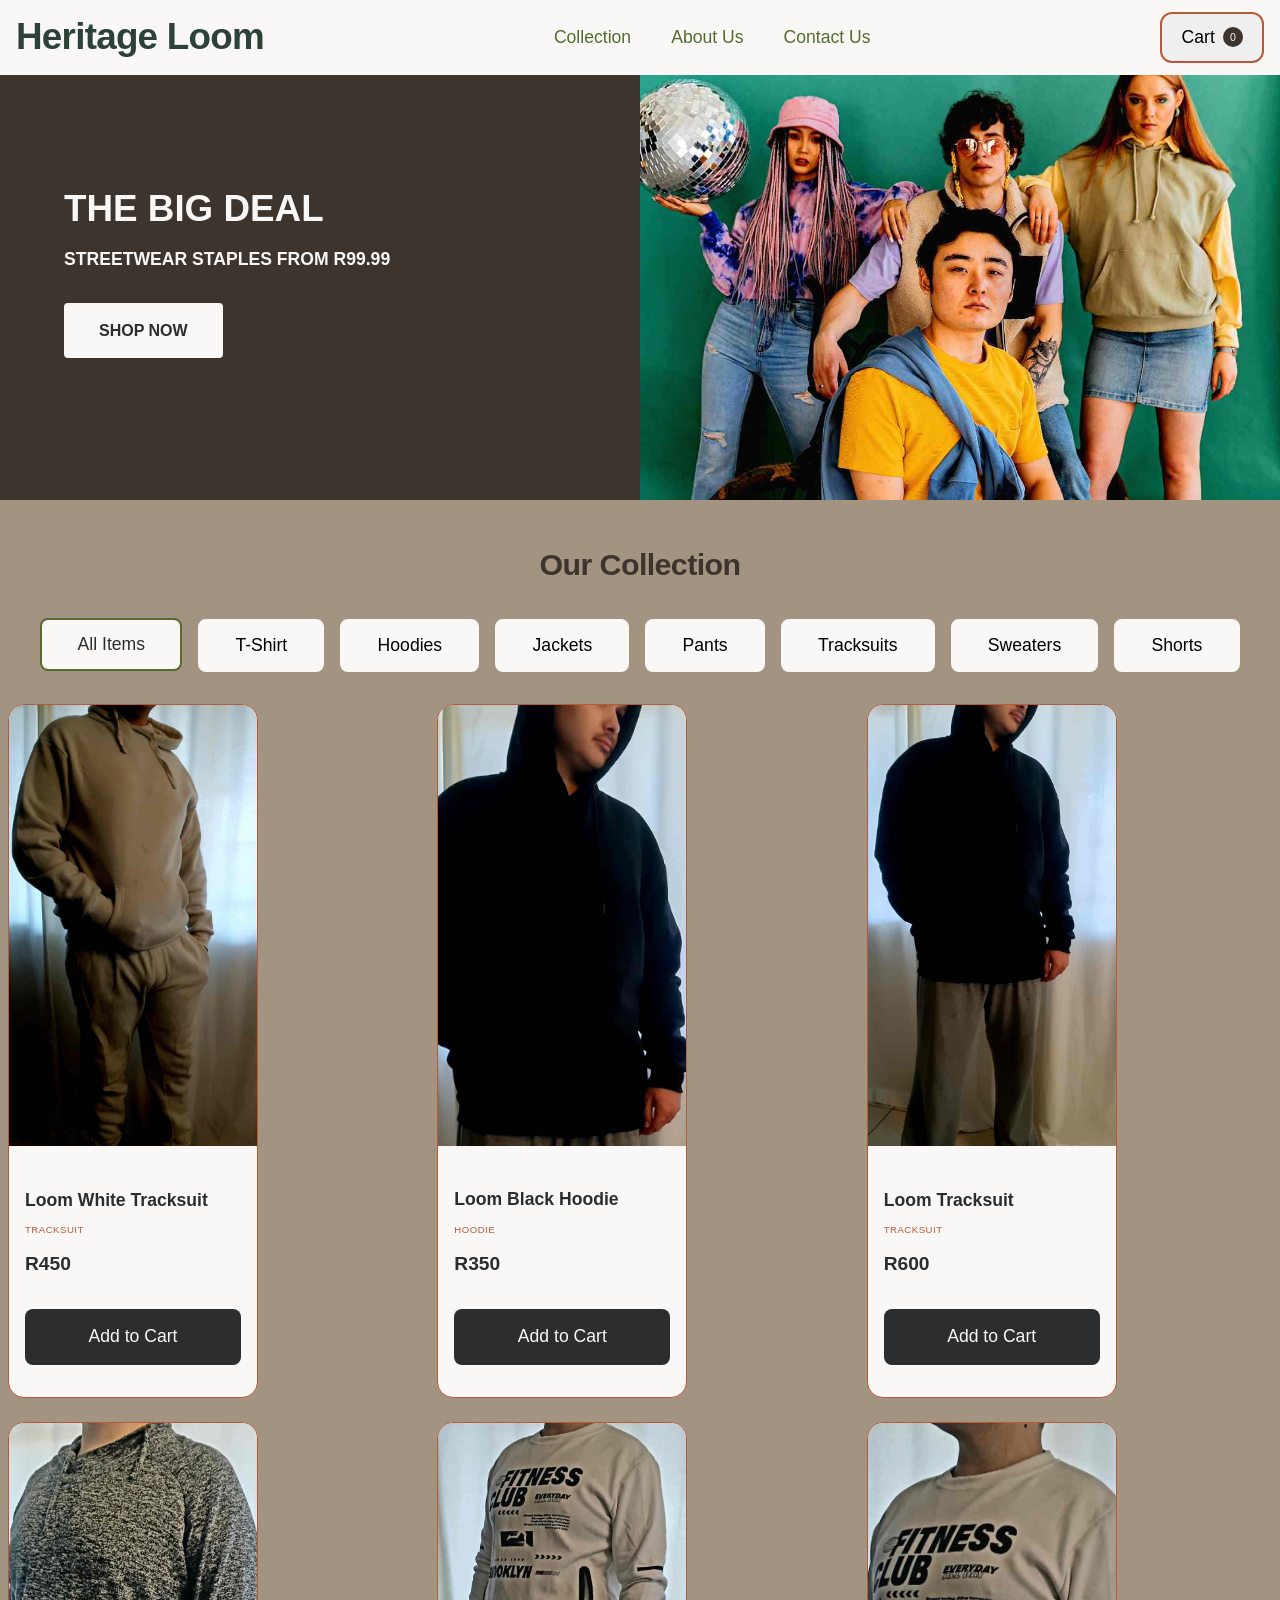
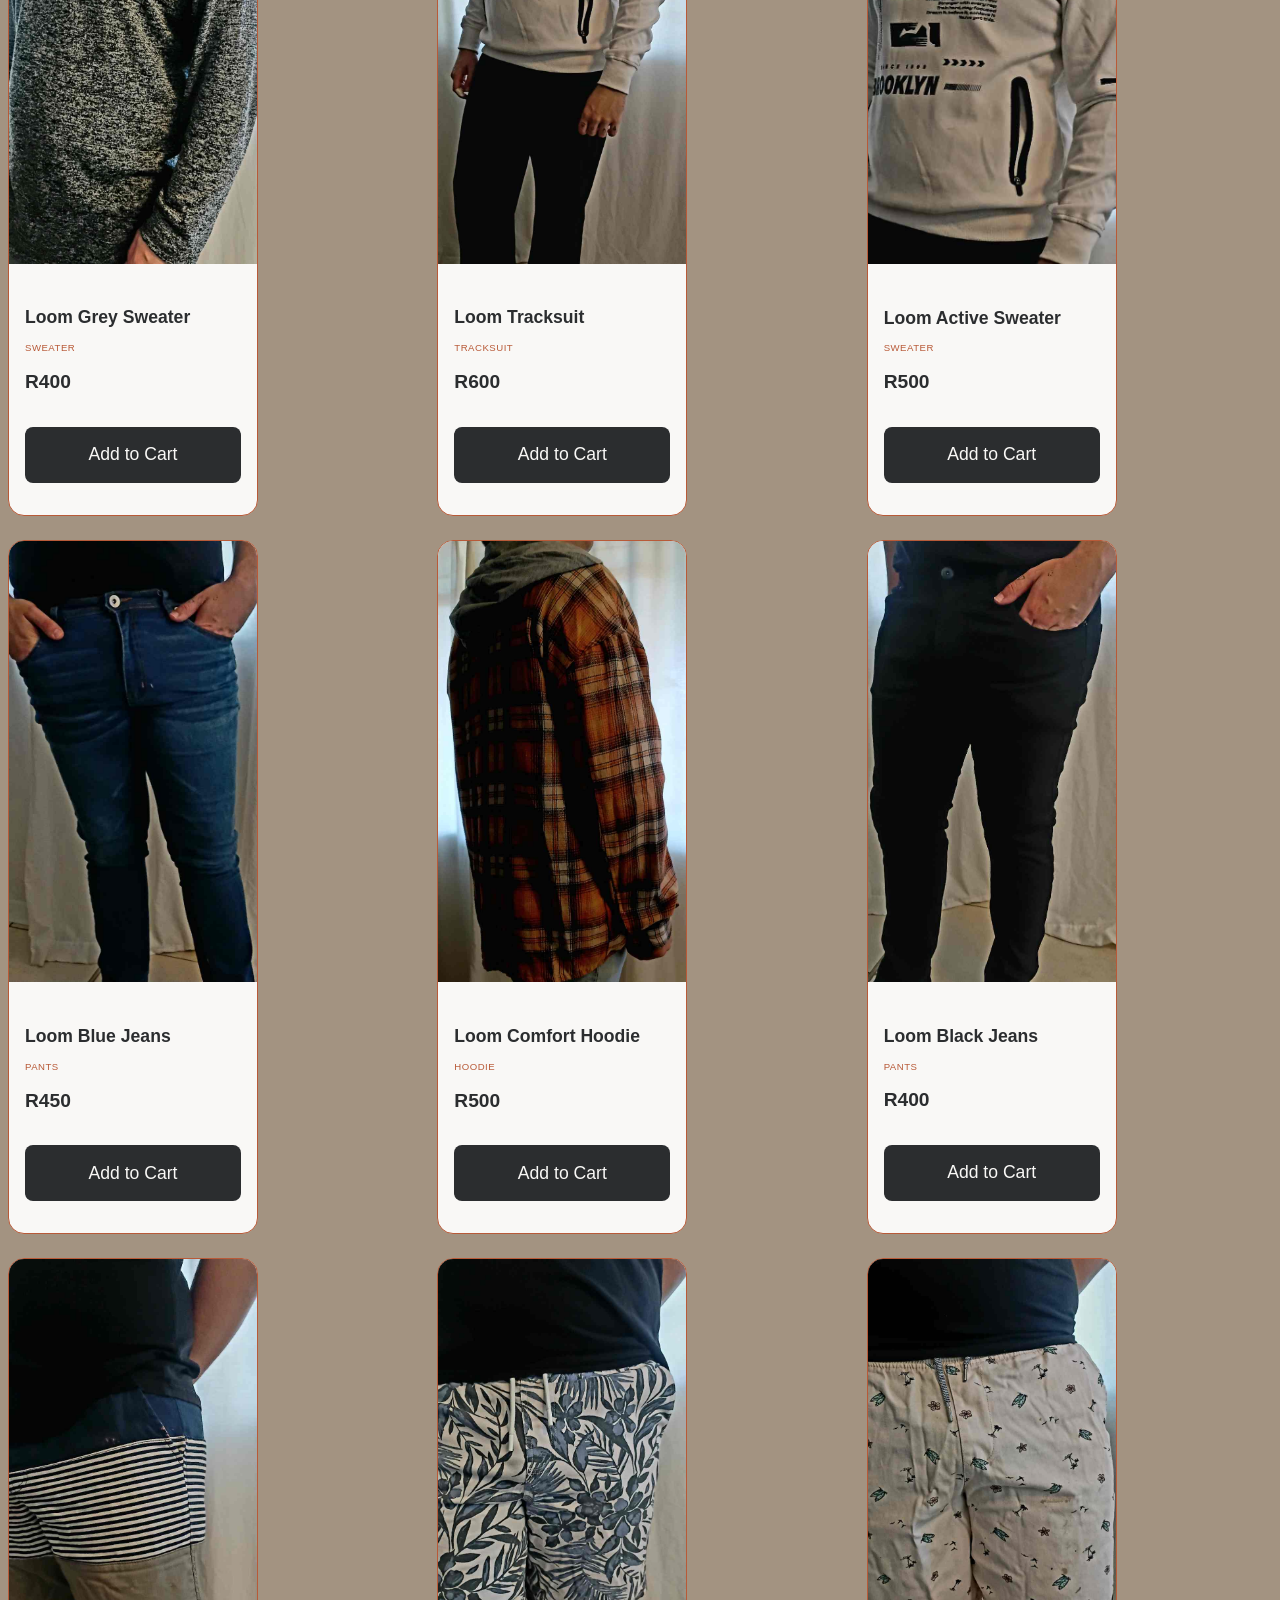
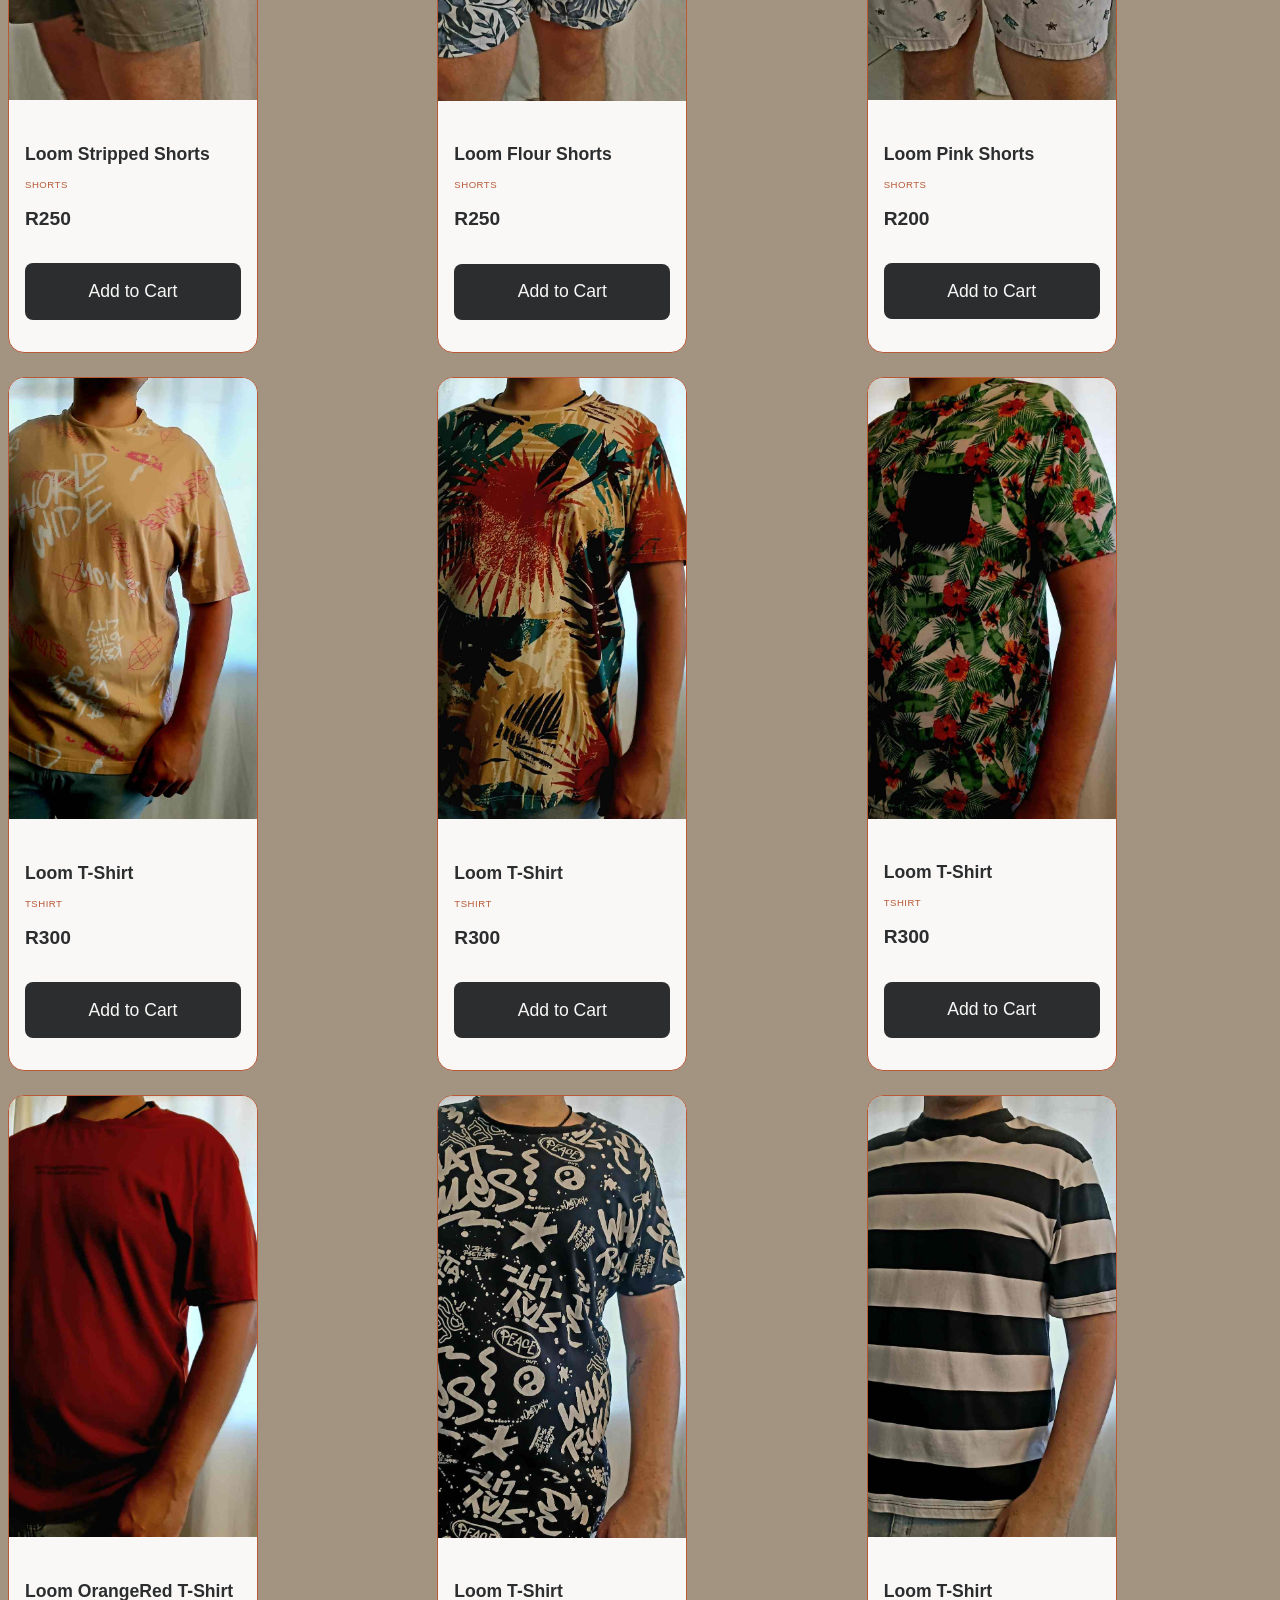
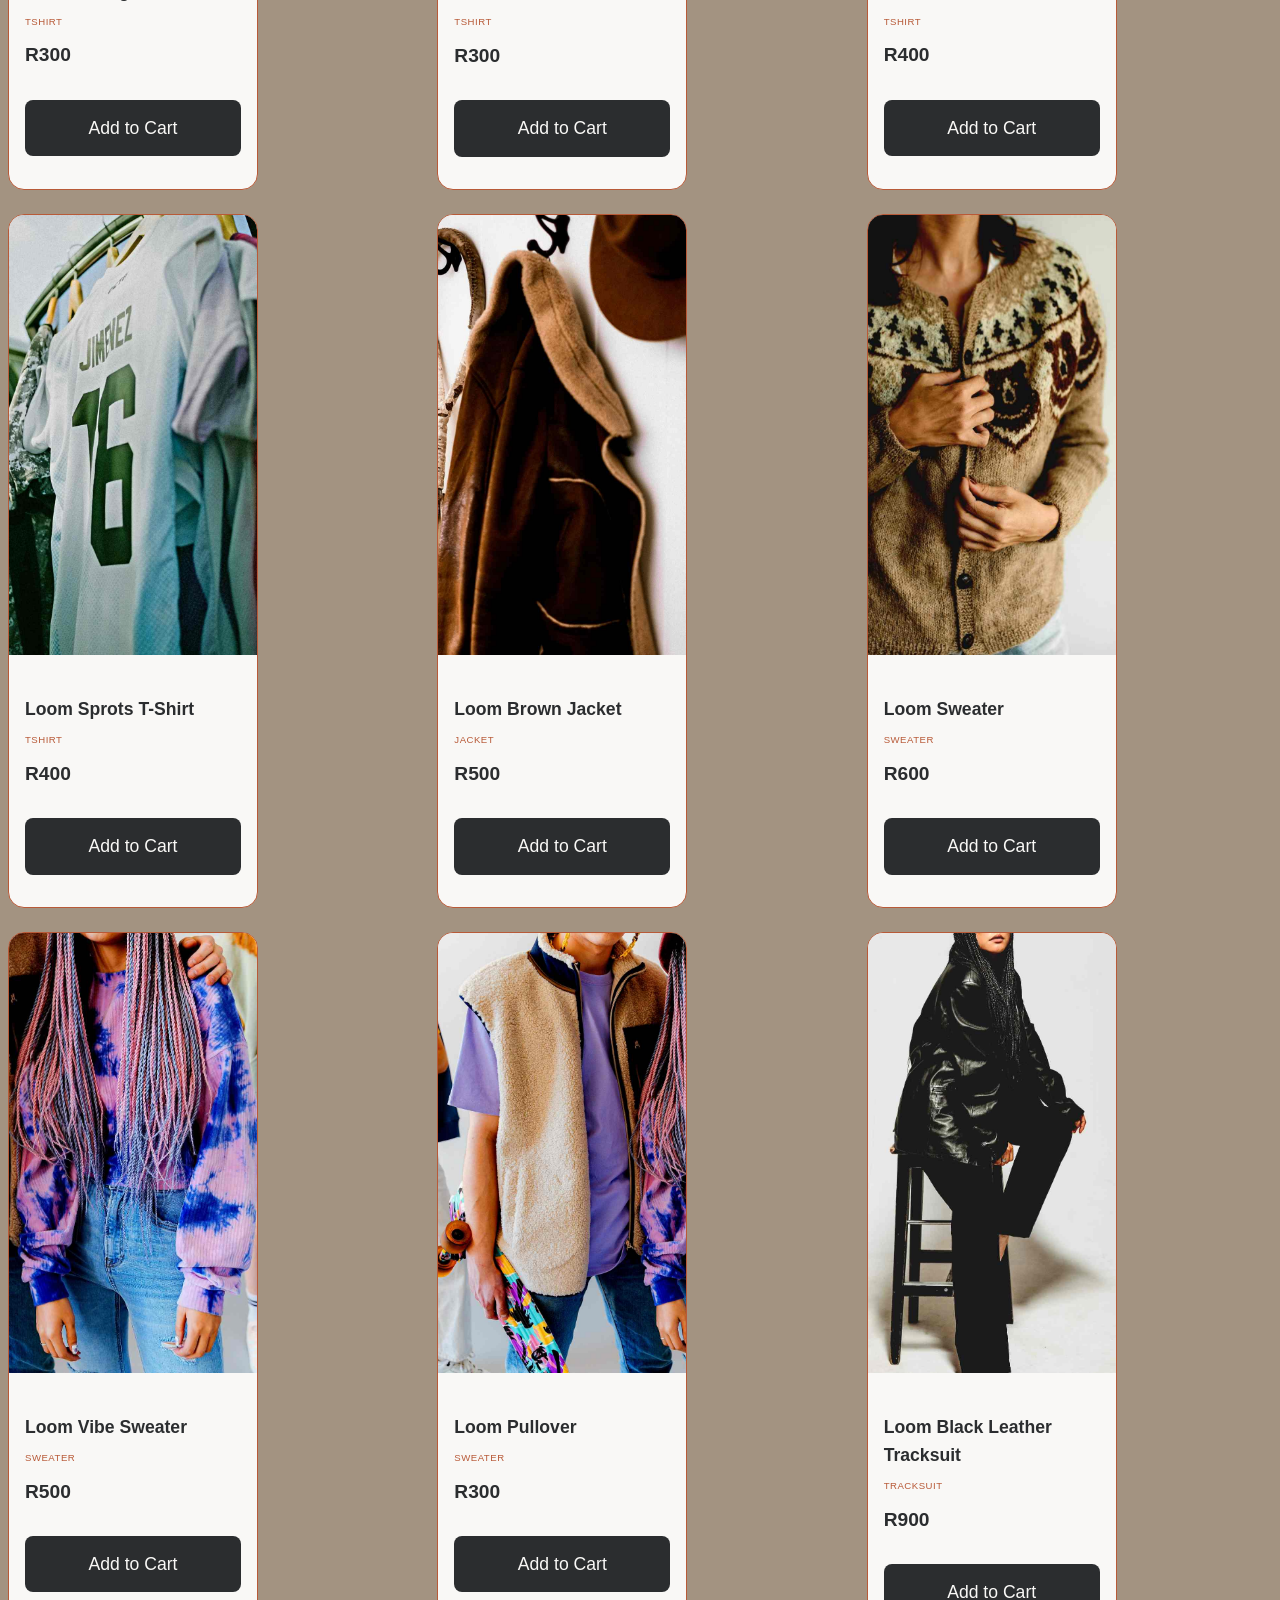
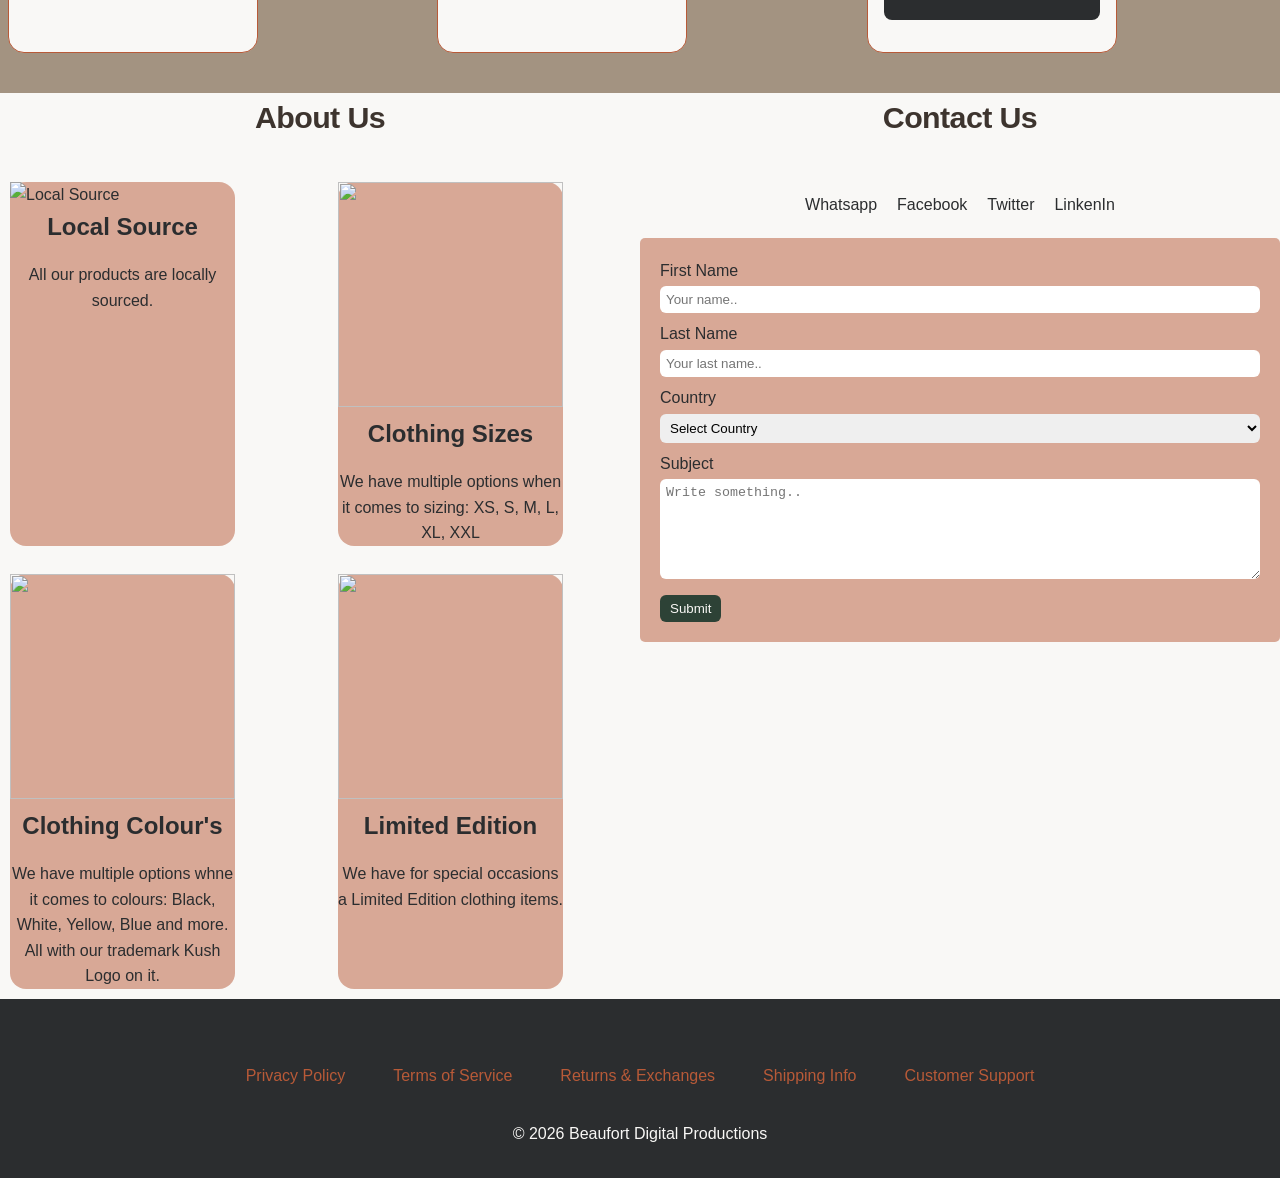
==== commit a3e76428: "Uploaded ne content" ====
--- a/index.html
+++ b/index.html
@@ -46,7 +46,7 @@
         <button class="filter-btn" onclick="filterProducts('pants')">Pants</button>
         <button class="filter-btn" onclick="filterProducts('tracksuit')">Tracksuits</button>
         <button class="filter-btn" onclick="filterProducts('sweater')">Sweaters</button>
-        <button class="filter-btn" onclick="filterProducts('hats')">Hats</button>
+        <button class="filter-btn" onclick="filterProducts('shorts')">Shorts</button>
     </div>
 
     <div class="product-grid" id="productGrid">
--- a/HeritageLoom.css
+++ b/HeritageLoom.css
@@ -168,7 +168,7 @@
 
 .hero-img {
     height: 100%;
-    background: url('/Kush Images/Kush 17.jpg') center/cover;
+    background: url('/HeritageLoomImg/Loom 33.jpg') center/cover;
 }
 
 .btn-white {
@@ -241,7 +241,7 @@
 
 .product-grid {
     display: grid;
-    grid-template-columns: repeat(auto-fit, minmax(250px, 1fr));
+    grid-template-columns: 1fr 1fr 1fr;
     gap: 1.5em;
 }
 
@@ -262,7 +262,7 @@
 
 .product-image {
     width: 100%;
-    height: 200px;
+    height: auto;
     object-fit: cover;
 }
 
@@ -754,7 +754,7 @@
     }
     
     .hero {
-        background: url('/Kush Images/Kush 17.jpg') center/cover;
+        background: url('/HeritageLoomImg/Loom 21.jpg') center/cover;
         display: flex;
         align-items: center;
         text-align: center;
@@ -768,9 +768,9 @@
         display: none;
     }
 
-    .cart-content {
-        width: 100%;
-    }
+    .product-card {
+        max-width: 100%;
+}
 
     .product-grid {
         grid-template-columns: 1fr 1fr;
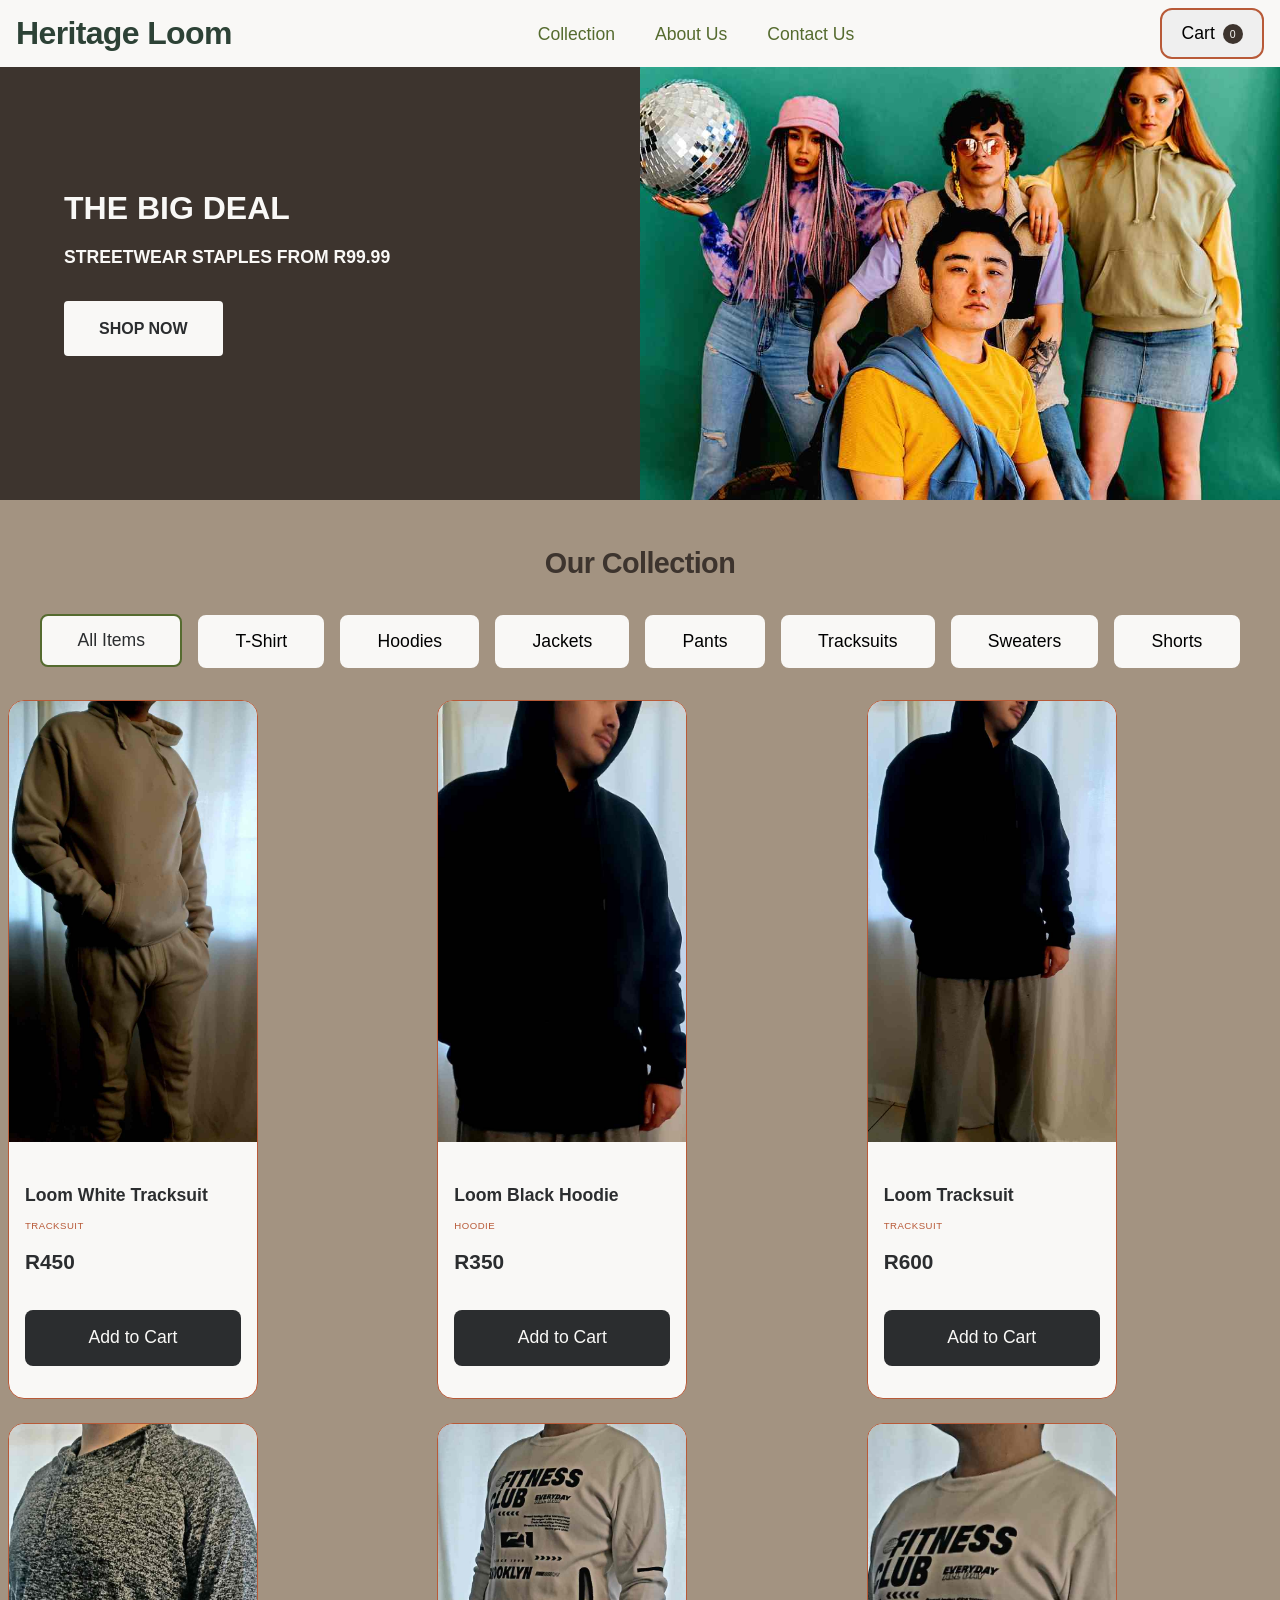
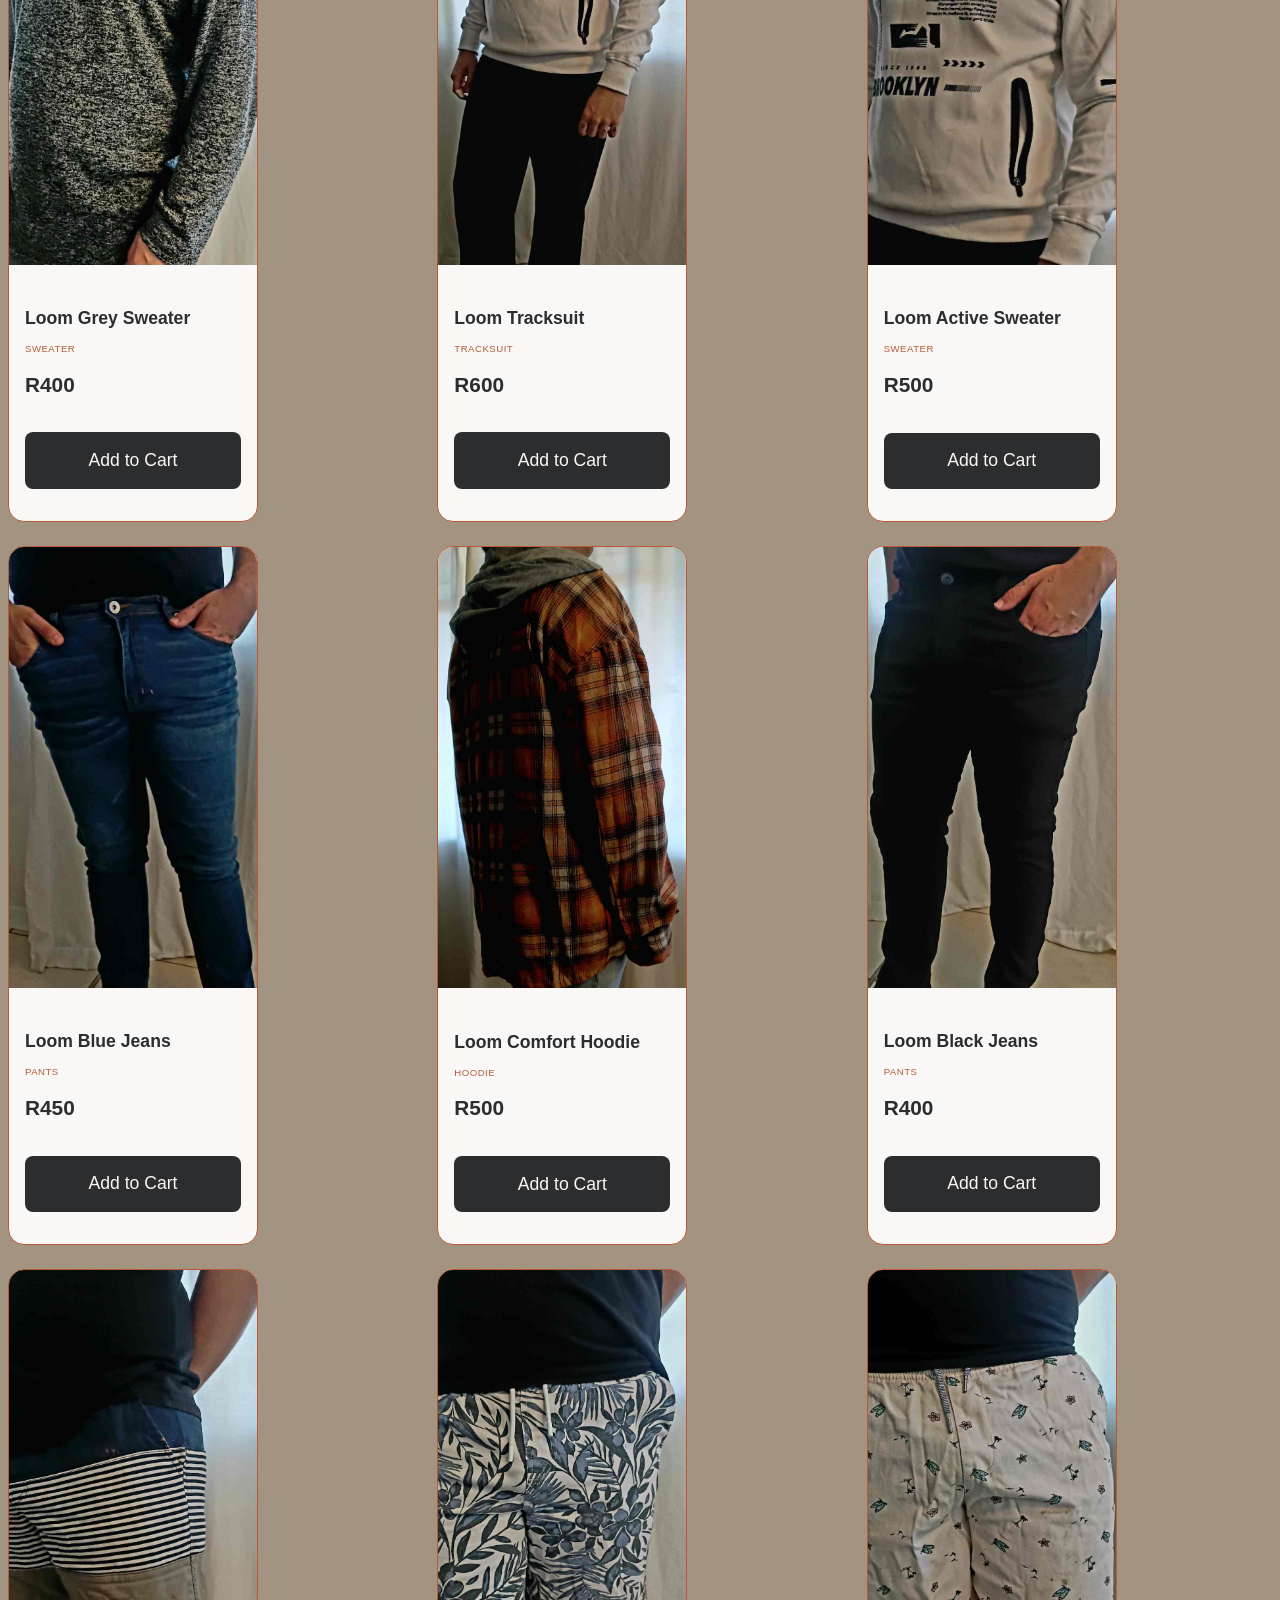
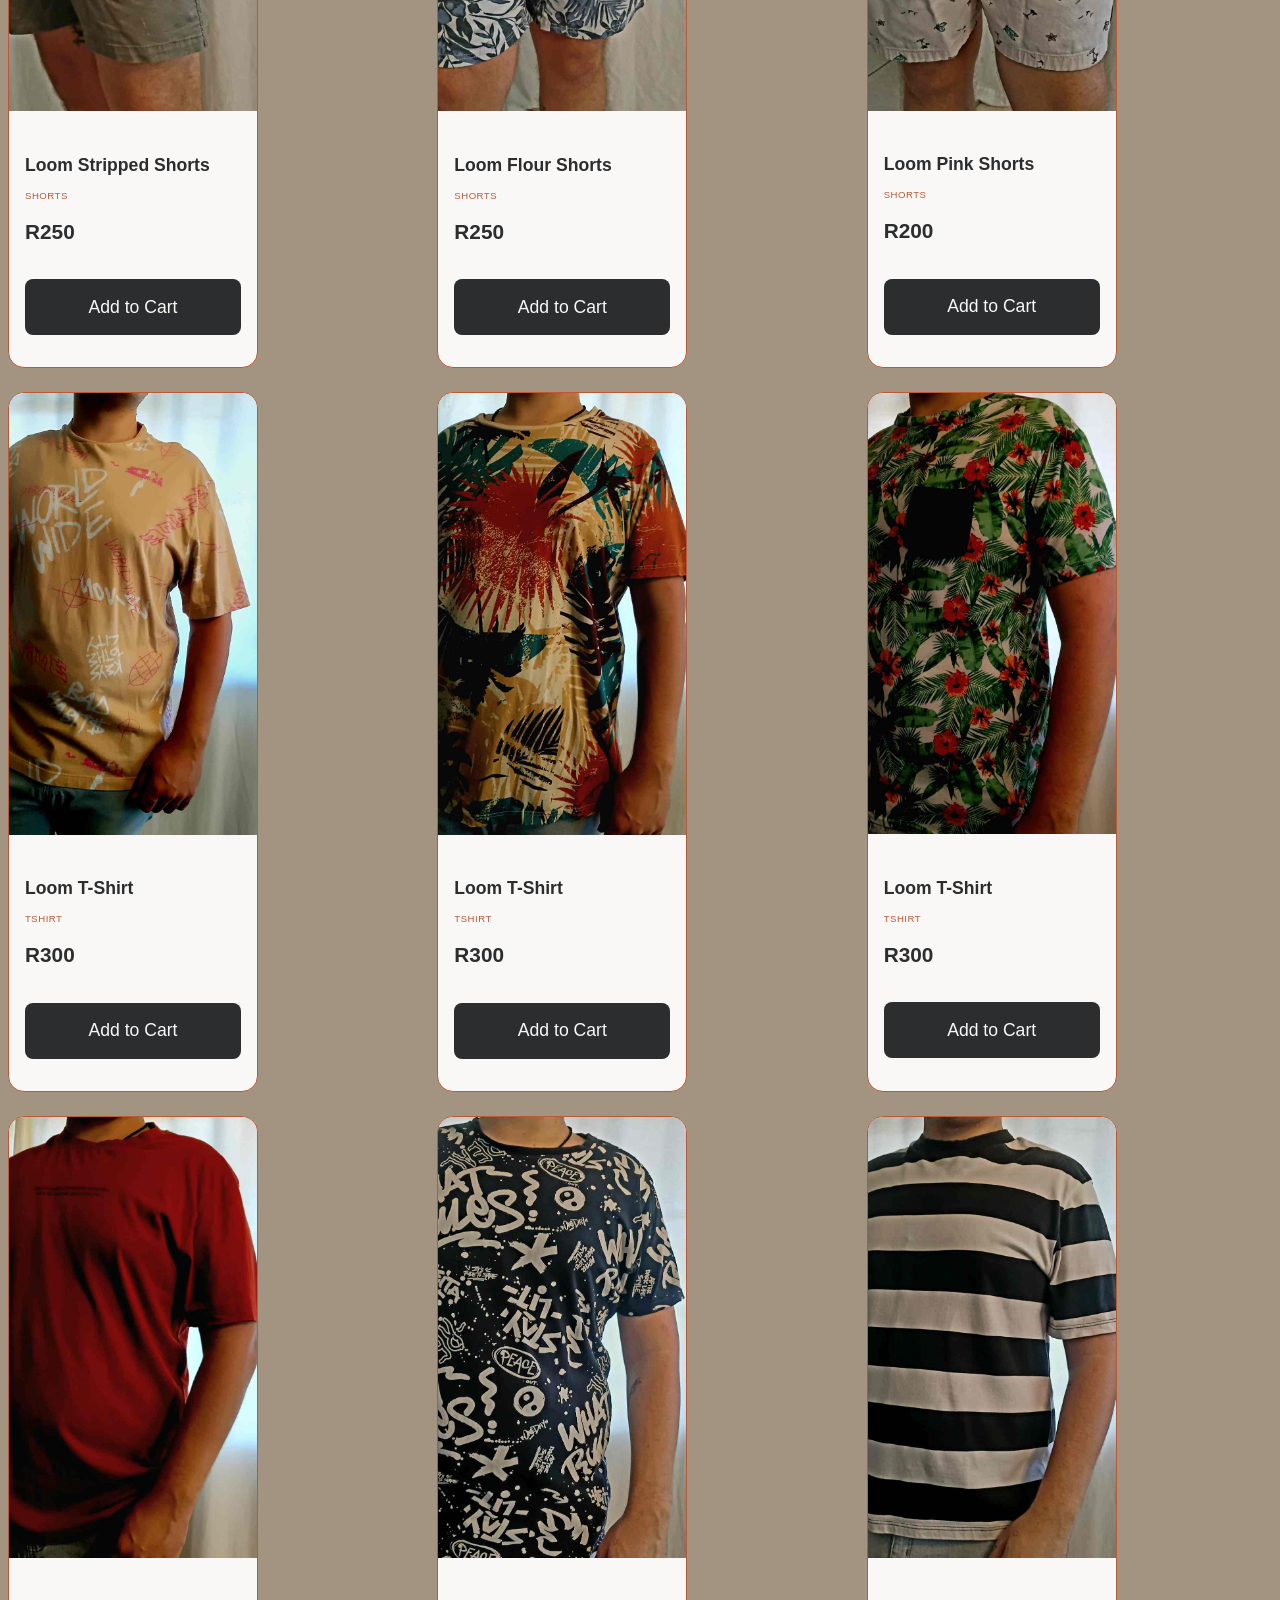
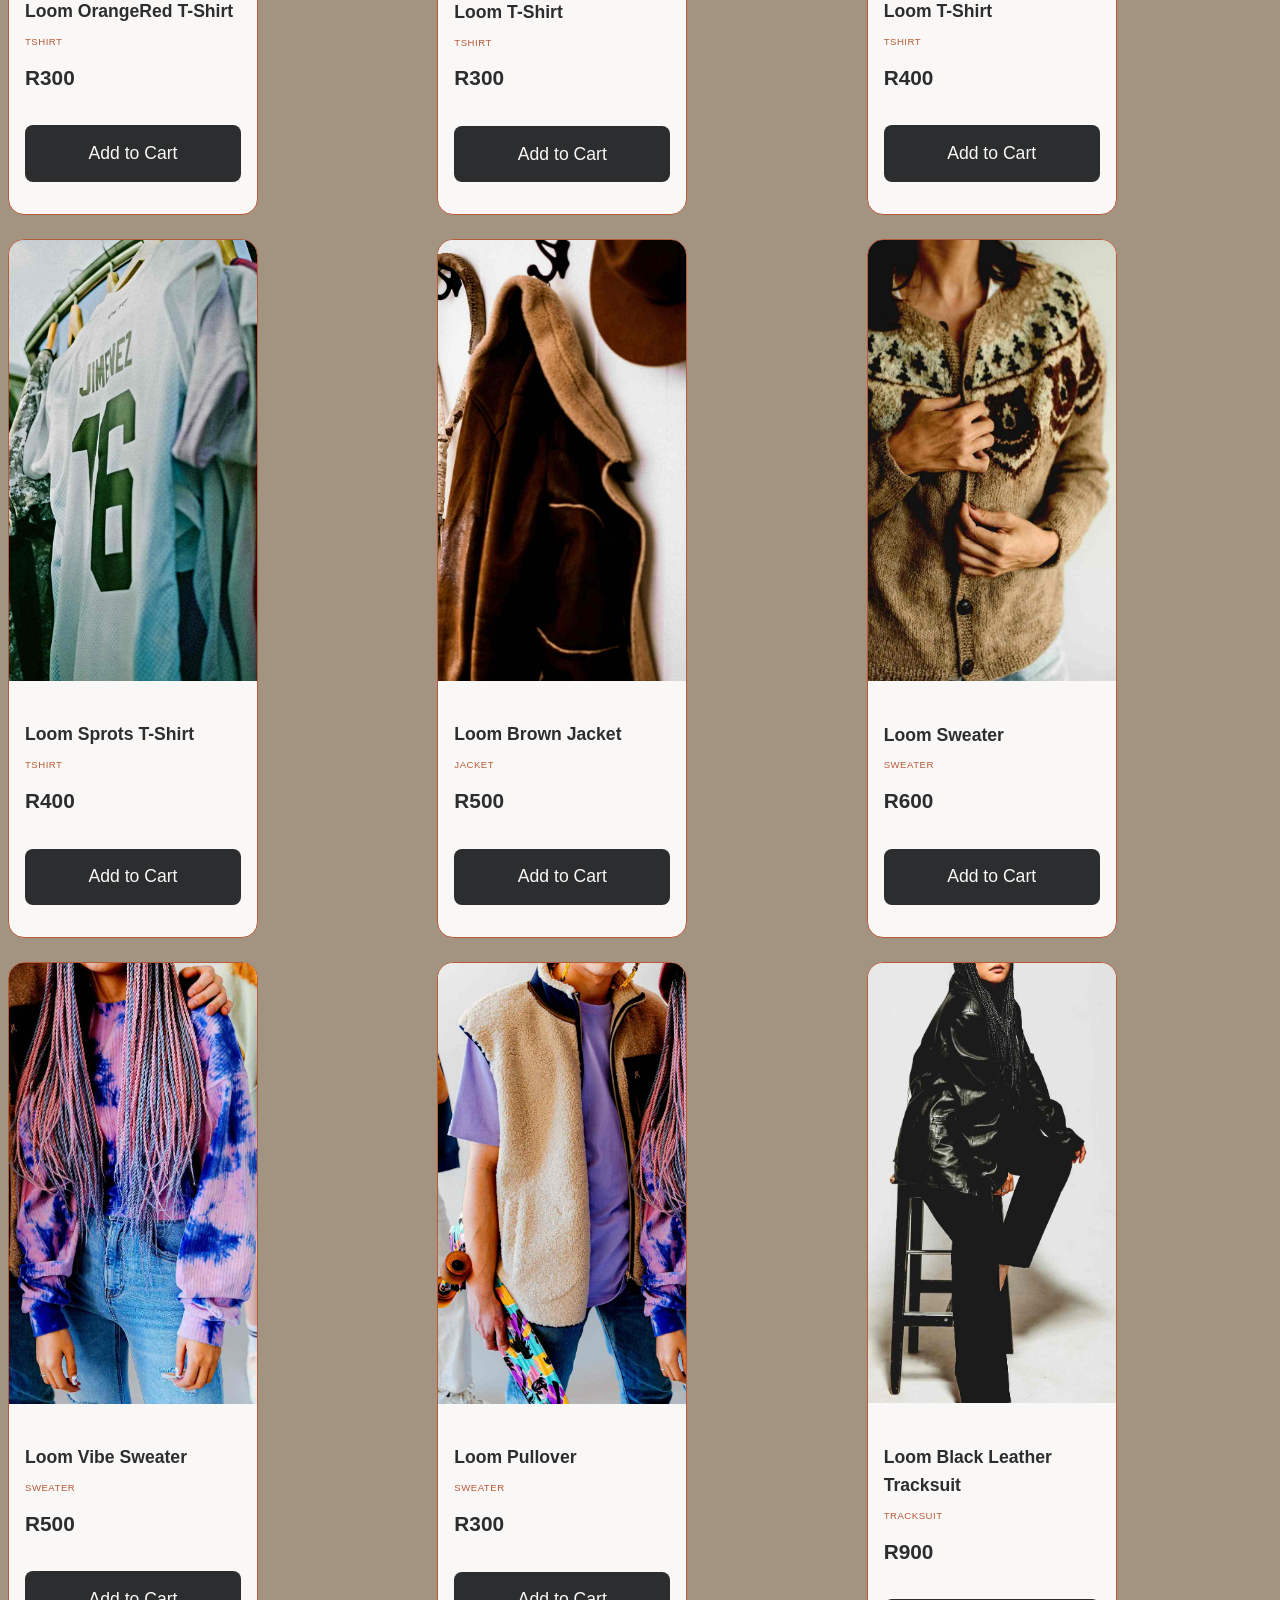
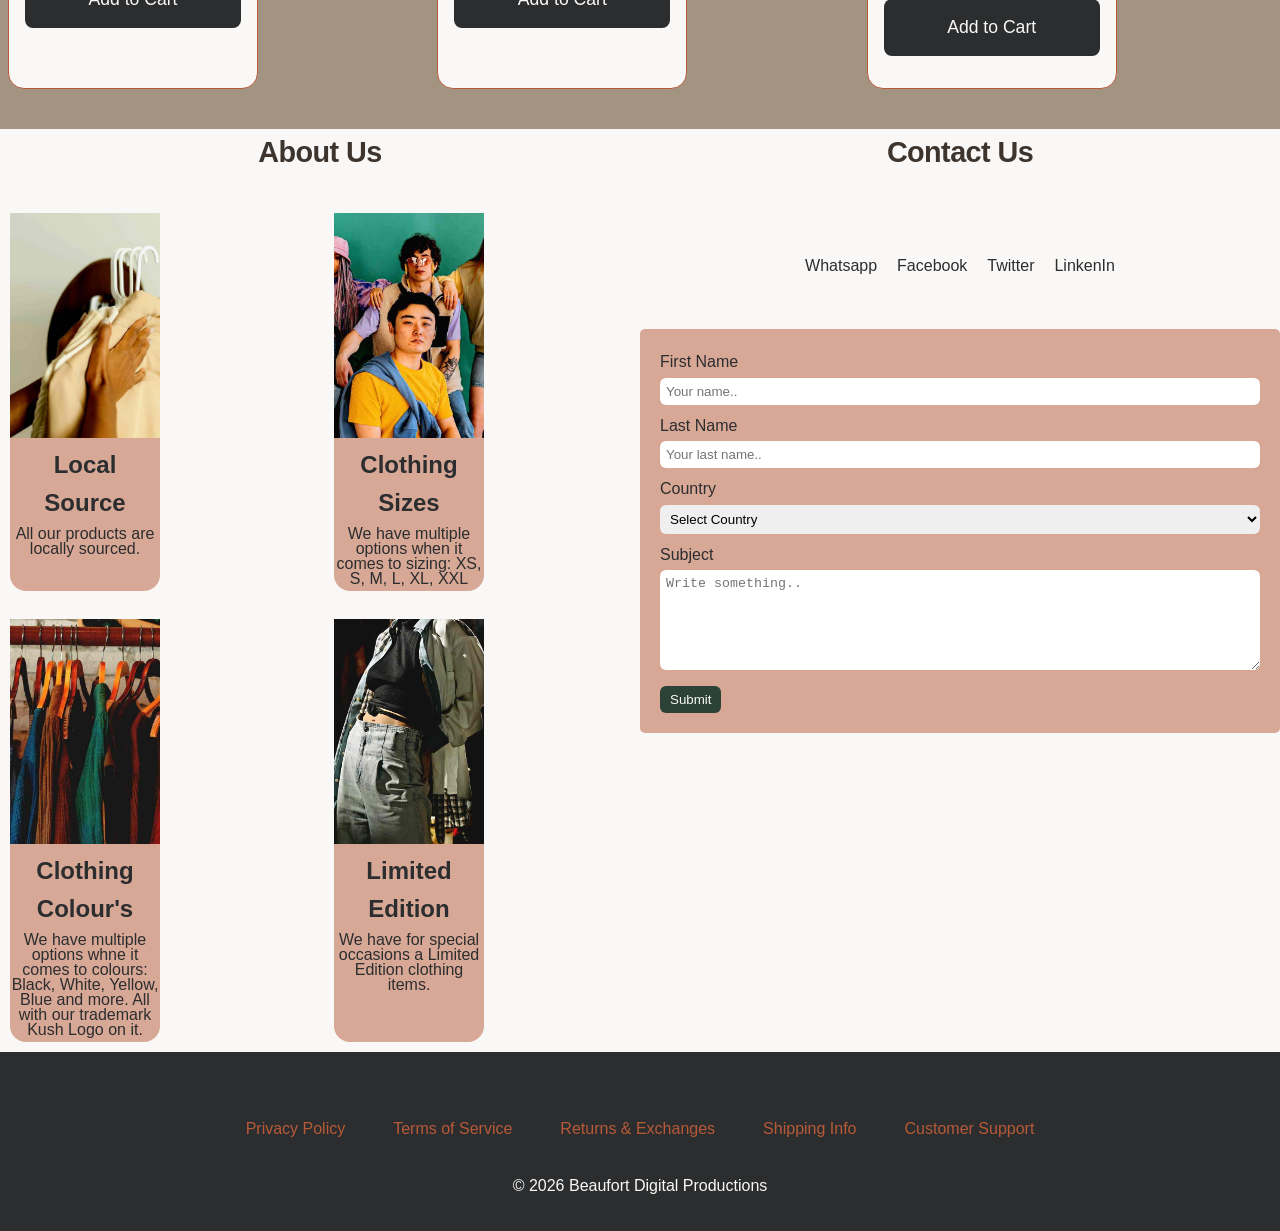
==== commit 4f86f082: "update" ====
--- a/index.html
+++ b/index.html
@@ -167,68 +167,67 @@
             <h2 class="section-title">About Us</h2>
             <article class="about-grid">
                 <div class="about-card">
-                    <img src="/Kush Images/Kush 25.jpg" alt="Local Source" class="about-img">
+                    <img src="/HeritageLoomImg/Loom 27.jpg" alt="Local Source" class="about-img">
                     <h2 class="card-title">Local Source</h2>
                     <p class="card-text">All our products are <span class="logo-red">locally sourced</span>.</p>
                 </div>
                 <div class="about-card">
-                    <img src="/Kush Images/Kush 17.jpg" alt="" class="about-img">
+                    <img src="/HeritageLoomImg/Loom 33.jpg" alt="" class="about-img">
                     <h2 class="card-title">Clothing Sizes</h2>
                     <p class="card-text">We have multiple options when it comes to sizing: <span class="logo-red">XS, S, M, L, XL, XXL</span></p>
                 </div>
                 <div class="about-card">
-                    <img src="/Kush Images/Kush 29.jpg" alt="" class="about-img">
+                    <img src="/HeritageLoomImg/Loom 26.jpg" alt="" class="about-img">
                     <h2 class="card-title">Clothing Colour's</h2>
                     <p class="card-text">We have multiple options whne it comes to colours: Black, White, Yellow, Blue and more. All with our trademark <span class="logo-red">Kush Logo</span> on it.</p>
                 </div>
                 <div class="about-card">
-                    <img src="/Kush Images/Kush 31.jpg" alt="" class="about-img">
+                    <img src="/HeritageLoomImg/Loom 24.jpg" alt="" class="about-img">
                     <h2 class="card-title">Limited Edition</h2>
                     <p class="card-text">We have for special occasions a <span class="logo-red">Limited Edition</span> clothing items.</p>
                 </div>
             </article>
         </section>
         
-        <!--Contact Section-->
-        <section class="contact" id="contact">
-            <h2 class="section-title">Contact Us</h2>
-            <ul class="contact-form">
-                <li class="contact-icon">Whatsapp</li>
-                <li class="contact-icon">Facebook</li>
-                <li class="contact-icon">Twitter</li>
-                <li class="contact-icon">LinkenIn</li>
-            </ul>
-            
-            <div class="container">
-                <form action="action_page.php">
-                    <label for="fname">First Name</label>
-                    <input type="text" id="fname" name="firstname" placeholder="Your name..">
-                    
-                    <label for="lname">Last Name</label>
-                    <input type="text" id="lname" name="lastname" placeholder="Your last name..">
-                    
-                    <label for="country">Country</label>
-                    <select id="country" name="country">
-                        <option value="#">Select Country</option>
-                        <option value="lim">Limpopo</option>
-                        <option value="mpl">Mpumalanga</option>
-                        <option value="nw">North-West</option>
-                        <option value="ga">Gauteng</option>
-                        <option value="kzn">KwaZulu-Natal</option>
-                        <option value="nc">Northern Cape</option>
-                        <option value="wc">Western Cape</option>
-                        <option value="ec">Eastern Cape</option>
-                    </select>
-                    
-                    <label for="subject">Subject</label>
-                    <textarea id="subject" name="subject" placeholder="Write something.." style="height:100px"></textarea>
-                    
-                    <input type="submit" value="Submit">
-                    
-                </form>
-            </div>
-        </section>
-    
+    <!--Contact Section-->
+    <section class="contact" id="contact">
+        <h2 class="section-title">Contact Us</h2>
+        <ul class="contact-form">
+            <li class="contact-icon">Whatsapp</li>
+            <li class="contact-icon">Facebook</li>
+            <li class="contact-icon">Twitter</li>
+            <li class="contact-icon">LinkenIn</li>
+        </ul>
+        
+        <div class="container">
+            <form action="action_page.php">
+                <label for="fname">First Name</label>
+                <input type="text" id="fname" name="firstname" placeholder="Your name..">
+                
+                <label for="lname">Last Name</label>
+                <input type="text" id="lname" name="lastname" placeholder="Your last name..">
+                
+                <label for="country">Country</label>
+                <select id="country" name="country">
+                    <option value="#">Select Country</option>
+                    <option value="lim">Limpopo</option>
+                    <option value="mpl">Mpumalanga</option>
+                    <option value="nw">North-West</option>
+                    <option value="ga">Gauteng</option>
+                    <option value="kzn">KwaZulu-Natal</option>
+                    <option value="nc">Northern Cape</option>
+                    <option value="wc">Western Cape</option>
+                    <option value="ec">Eastern Cape</option>
+                </select>
+                
+                <label for="subject">Subject</label>
+                <textarea id="subject" name="subject" placeholder="Write something.." style="height:100px"></textarea>
+                
+                <input type="submit" value="Submit">
+                
+            </form>
+        </div>
+    </section>
 </section>
 
     <!-- Footer -->
--- a/HeritageLoom.css
+++ b/HeritageLoom.css
@@ -12,9 +12,9 @@
     
     --main-text: 1.1em;
     --sub-text: 0.6em;
-    --h1-text: 2.3em;
-    --h2-text: 1.9em;
-    --h3-text: 1.2em;
+    --h1-text: 2em;
+    --h2-text: 1.8em;
+    --h3-text: 1.3em;
     
     --heavy-font: 700;
     --mild-font: 500;
@@ -589,18 +589,18 @@
 /*Grid Section of About and Contact Section*/
 .section-grid{
    display: grid;
-   grid-template-columns: 50% 50%;
+   grid-template-columns: 1fr 1fr;
 }
 
 /*About Section*/
 .about-grid{
     display: grid;
-    grid-template-columns: 50% 50%;
+    grid-template-columns: 1fr 1fr;
     gap: .5em;
 }
 
 .about-card{
-    width: 225px;
+    width: 150px;
     background: var(--second-color-trans);
     margin: 10px;
     border-radius: 16px;
@@ -612,10 +612,13 @@
 
 .card-title{
     position: relative;
+    padding-top: 0;
 }
 
 .card-text{
-    padding-top: 1em;
+    padding-top: .2em;
+    line-height: 15px;
+    padding-bottom: 5px;
 }
 
 .about-img{
@@ -631,7 +634,7 @@
     display: flex; /* Aligns items next to each other */
     justify-content: center; /* Centers the list in the container */
     list-style-type: none; /* Removes default bullet points */
-    padding: 0; /* Removes default indentation */
+    padding: 30px 0; /* Removes default indentation */
     gap: 20px; /* Adds space between the list items */
 }
 
@@ -738,7 +741,7 @@
 /* Responsive */
 @media only screen and (max-width: 720px) {
     .logo{
-        font-size: 1em;
+        font-size: 3em;
     }
     
     .nav {
@@ -798,6 +801,20 @@
         margin: 0 10px;
     }
     
+    .card-title {
+        position: relative;
+        padding-top: 20px;
+    }
+    
+    .card-text {
+        padding-top: 10px 0;
+        line-height: 30px;
+    }
+    
+    .contact-form{
+        padding: 0; /* Removes default indentation */
+    }
+    
     .main-information{
         display: grid;
         grid-template-columns: 1fr;
